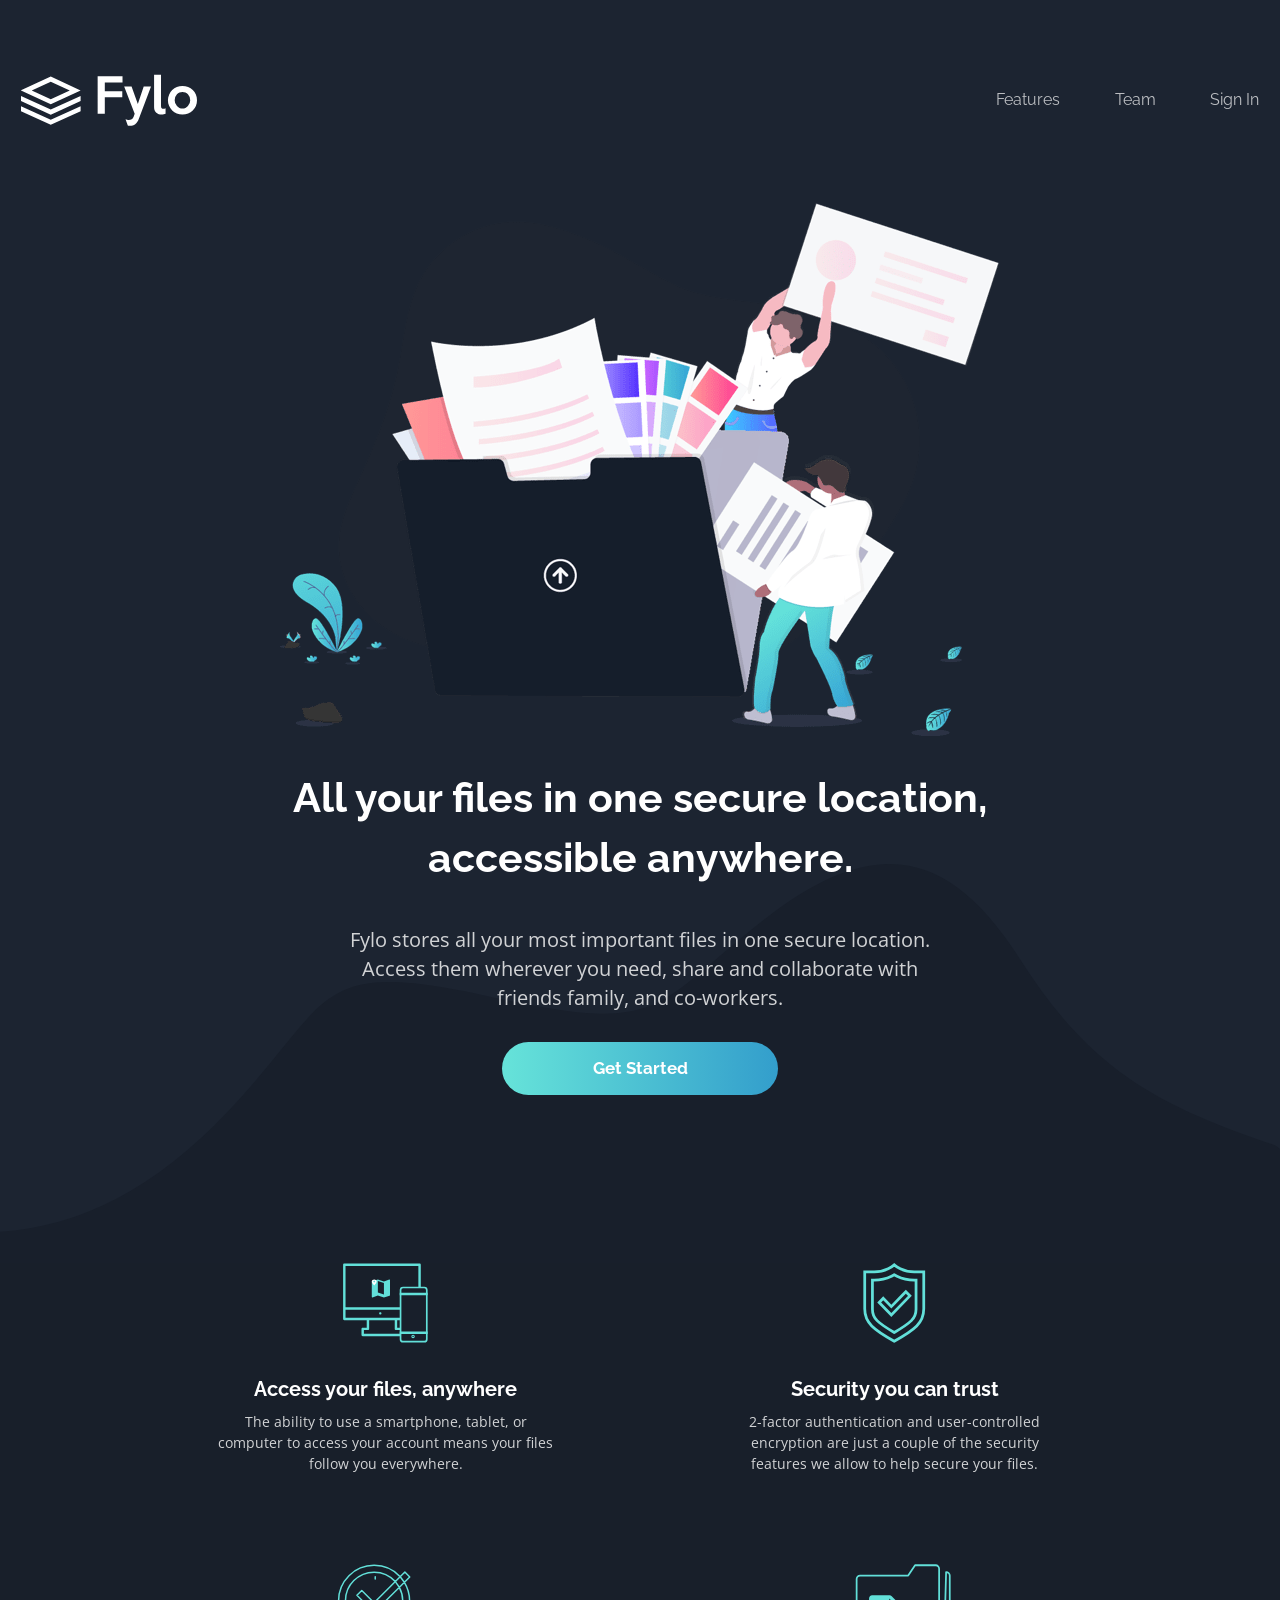
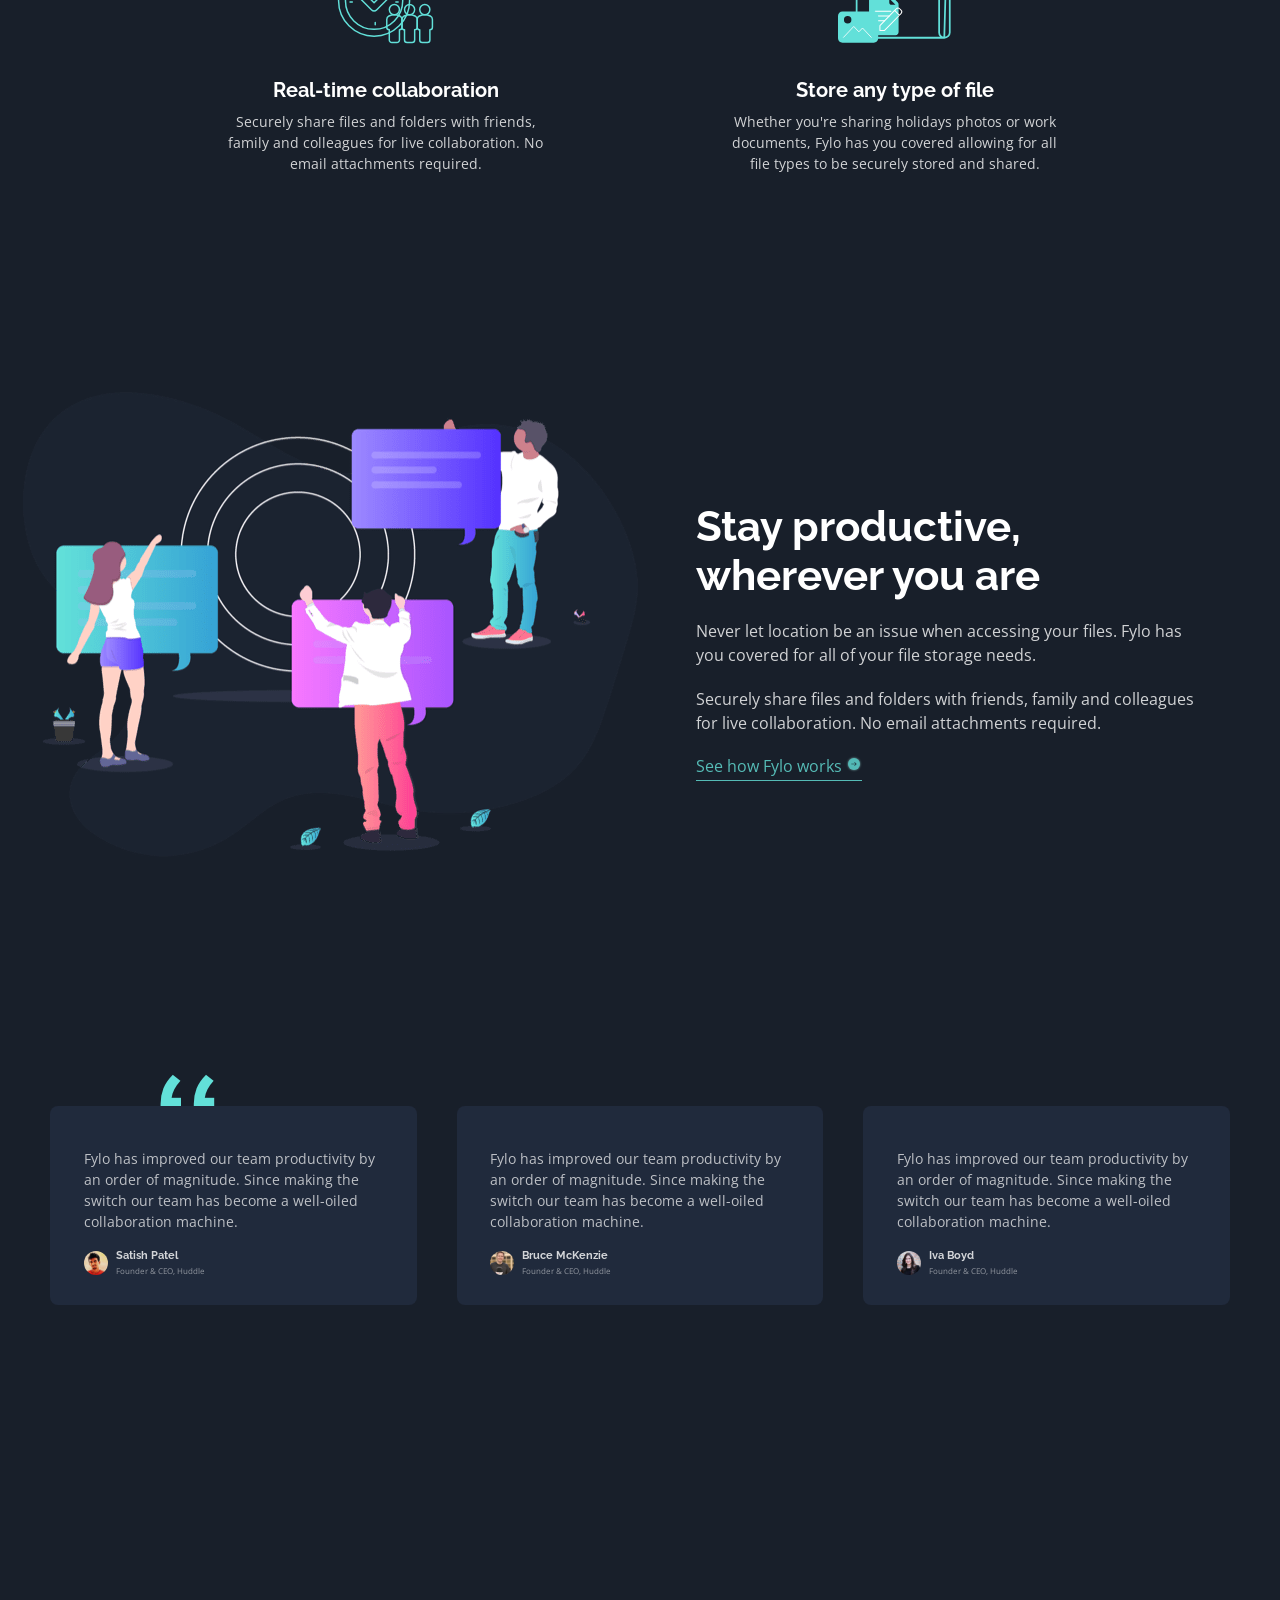
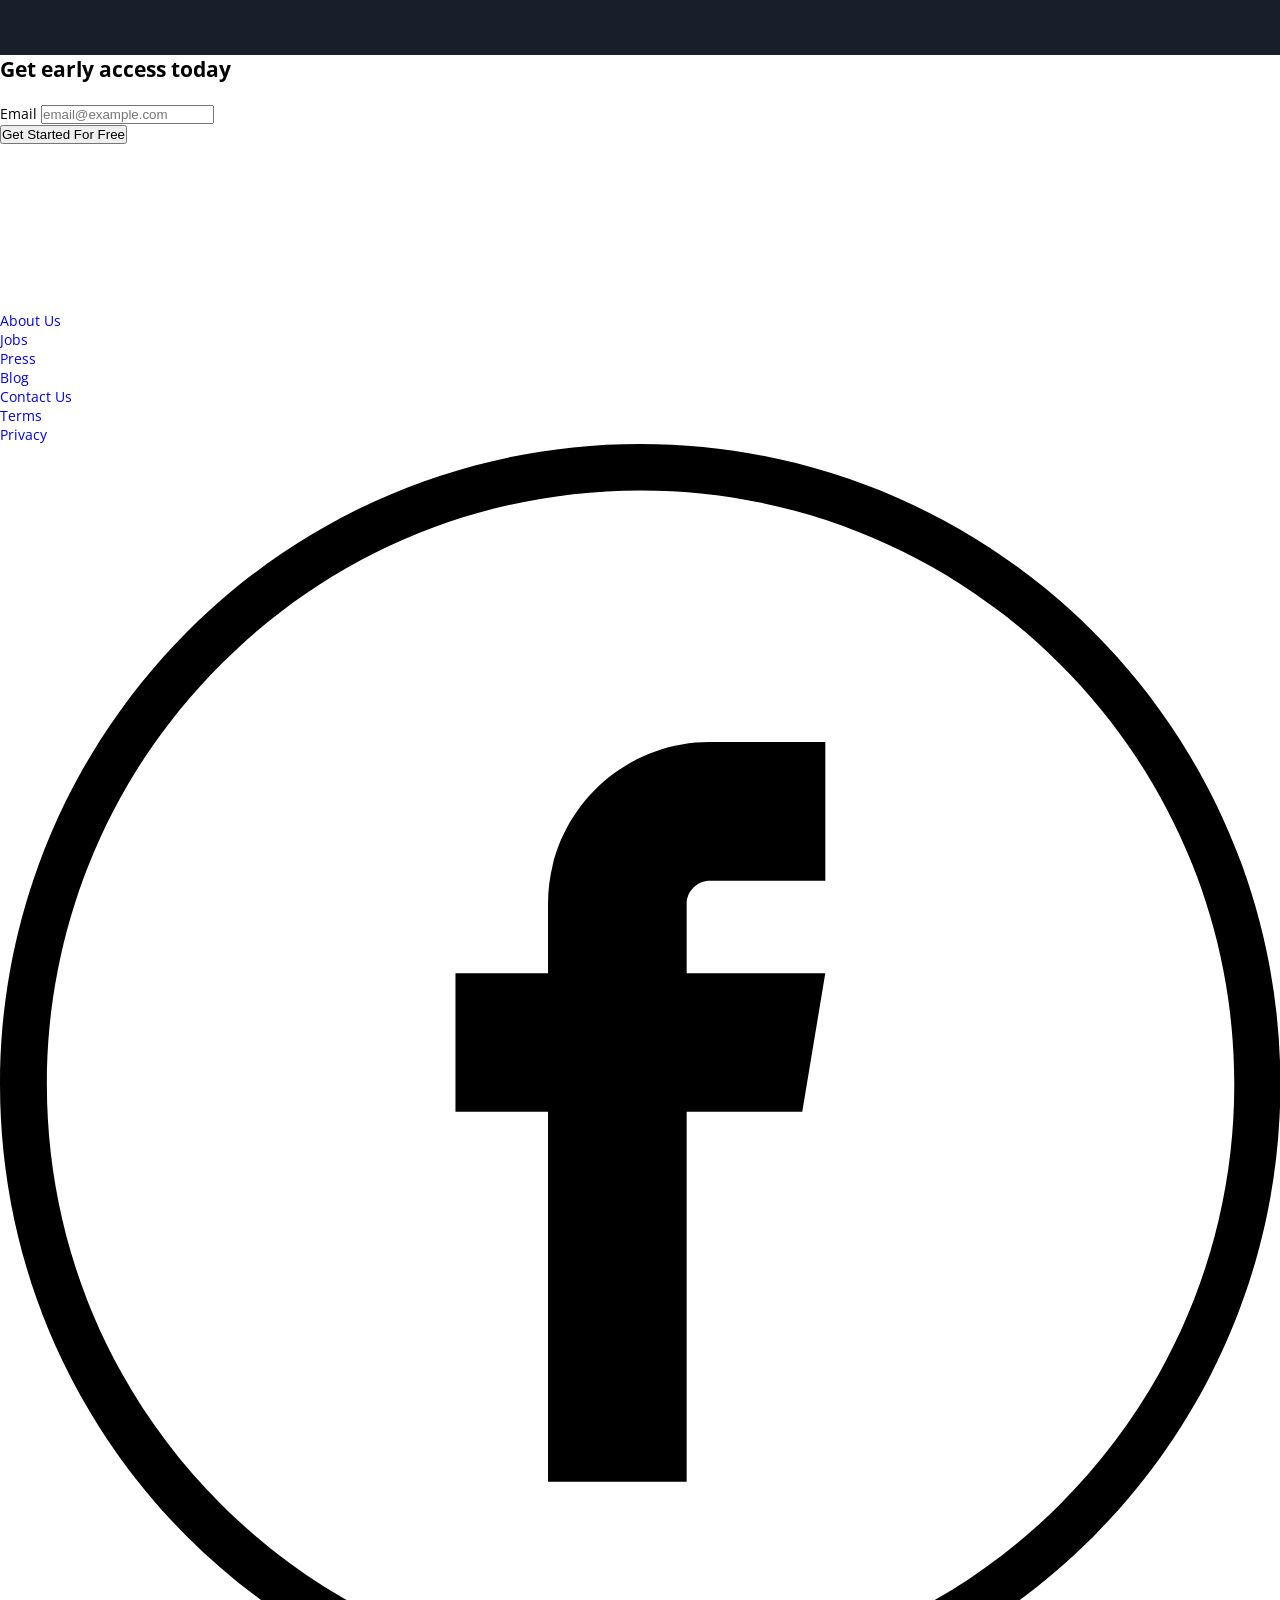
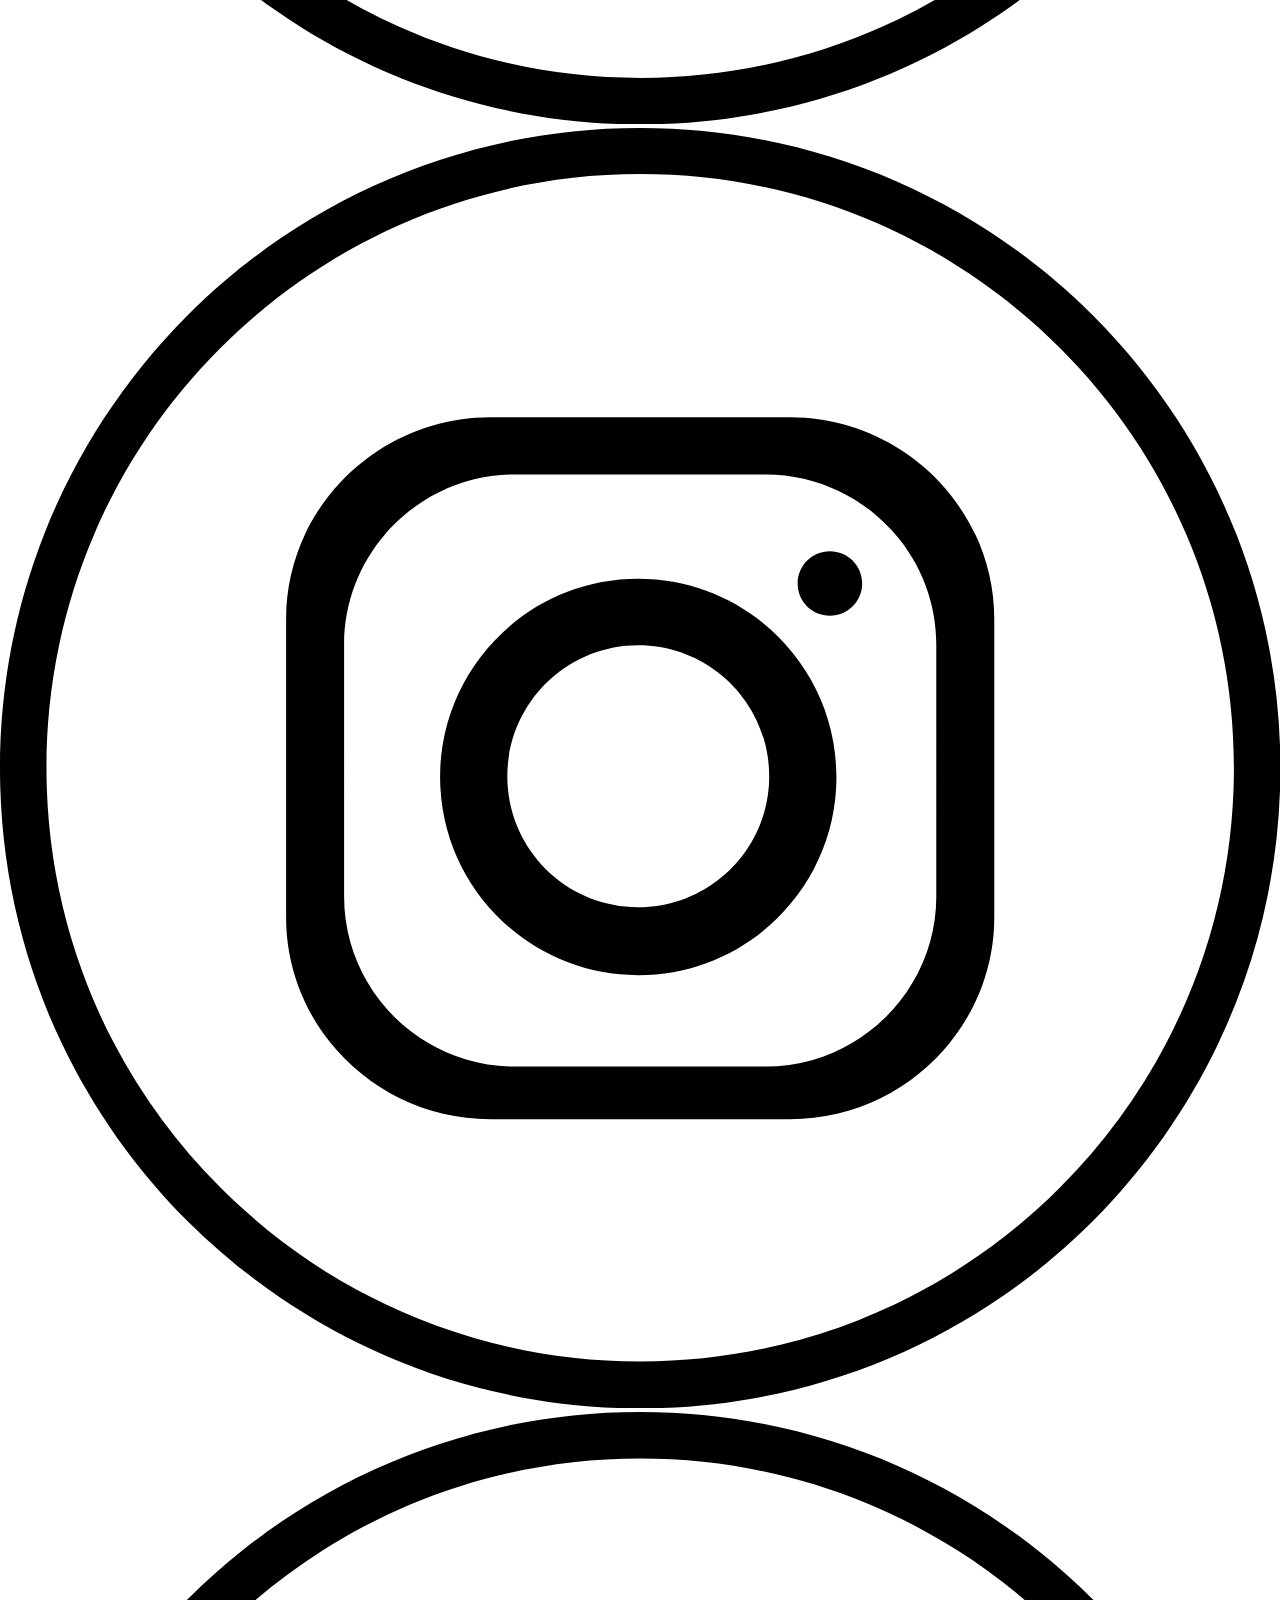
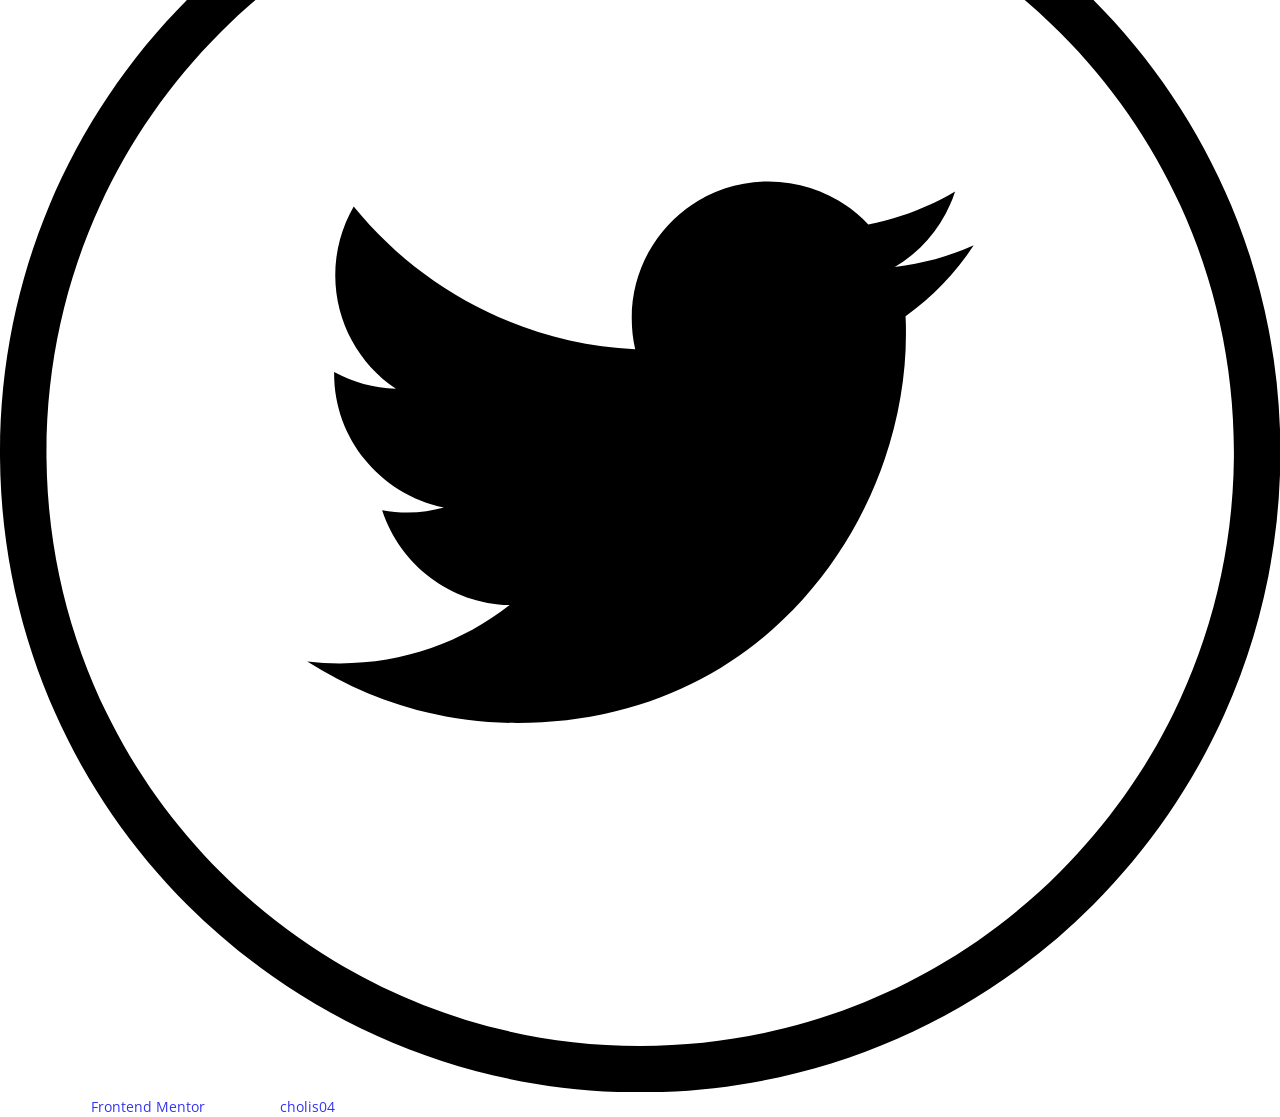
==== index.html @ 4b0ba285 "Styled Home__reviews Layout & Card Component" ====
<!DOCTYPE html>
<html lang="en">

<head>
  <meta charset="UTF-8">
  <meta name="viewport" content="width=device-width, initial-scale=1.0">
  <!-- displays site properly based on user's device -->

  <link rel="icon" type="image/png" sizes="32x32" href="./images/favicon-32x32.png">

  <title>Frontend Mentor | Fylo landing page with dark theme and features grid</title>

  <link rel="stylesheet" type="text/css" href="./css/main.css" />
  <!-- Feel free to remove these styles or customise in your own stylesheet 👍 -->
  <!-- <style>
    .attribution {
      font-size: 11px;
      text-align: center;
    }

    .attribution a {
      color: hsl(228, 45%, 44%);
    }
  </style> -->
</head>

<body>

  <!-- Navbar -->
  <nav class="navtop">
    <div class="navtop__wrapper">

      <div class="navtop__brand">
        <a href="./" class="navtop__brandlink">
          <img src="./images/logo.svg" alt="Fylo" title="Fylo" class="navtop__brandlogo" />
        </a>
      </div>
      <ul class="navtop__menu">
        <li class="navtop__menu-item">
          <a href="#" class="navtop__link">Features</a>
        </li>
        <li class="navtop__menu-item">
          <a href="#" class="navtop__link">Team</a>
        </li>
        <li class="navtop__menu-item">
          <a href="#" class="navtop__link">Sign In</a>
        </li>
      </ul>

    </div>
  </nav>

  <!-- Main Content -->
  <main class="main">

    <!-- Intro -->
    <section class="intro" aria-label="Introduction">
      <div class="wrapper">

        <div class="image-wrapper">
          <img src="./images/decorations/illustration-intro.png" alt="Illustration Intro" title="Illustration Intro"
            class="image-wrapper__img" />
        </div>

        <h1 class="intro__title">All your files in one secure location, accessible anywhere.</h1>

        <p class="intro__paragraph">
          Fylo stores all your most important files in one secure location. Access them wherever
          you need, share and collaborate with friends family, and co-workers.
        </p>

        <div class="intro__action">
          <a href="#" class="button-link--primary">Get Started</a>
        </div>

      </div>
    </section>

    <!-- Features -->
    <section class="features" aria-label="features">
      <div class="wrapper">

        <div class="features__list">
          <div class="image-wrapper">
            <img src="./images/icons/icon-access-anywhere.svg" alt="" title="Access Anywhere"
              class="image-wrapper__img" />
          </div>
          <p class="features__title">Access your files, anywhere</p>
          <p class="features__paragraph">
            The ability to use a smartphone, tablet, or computer to access your account means your
            files follow you everywhere.
          </p>
        </div>
        <div class="features__list">
          <div class="image-wrapper">
            <img src="./images/icons/icon-security.svg" alt="" title="Security you can trust"
              class="image-wrapper__img" />
          </div>
          <p class="features__title">Security you can trust</p>
          <p class="features__paragraph">
            2-factor authentication and user-controlled encryption are just a couple of the security
            features we allow to help secure your files.
          </p>
        </div>
        <div class="features__list">
          <div class="image-wrapper">
            <img src="./images/icons/icon-collaboration.svg" alt="" title="Real Time Collaboration"
              class="image-wrapper__img" />
          </div>
          <p class="features__title">Real-time collaboration</p>
          <p class="features__paragraph">
            Securely share files and folders with friends, family and colleagues for live collaboration. No email
            attachments required.
          </p>
        </div>
        <div class="features__list">
          <div class="image-wrapper">
            <img src="./images/icons/icon-any-file.svg" alt="" title="Any type of File" class="image-wrapper__img" />
          </div>
          <p class="features__title">Store any type of file</p>
          <p class="features__paragraph">
            Whether you're sharing holidays photos or work documents, Fylo has you covered allowing for all file types
            to be securely stored and shared.
          </p>
        </div>

      </div>
    </section>

    <!-- How it Works -->
    <section class="works" aria-label="How it works">
      <div class="wrapper">

        <div class="image-wrapper">
          <img src="./images/decorations/illustration-stay-productive.png" alt="Stay Productive"
            title="Illustration Stay Productive" class="image-wrapper__img" />
        </div>
        <article class="works__article">
          <h2 class="works__title">Stay productive, wherever you are</h2>
          <p class="works__paragraph">
            Never let location be an issue when accessing your files. Fylo has you covered for all of your file storage
            needs.
          </p>
          <p class="works__paragraph">
            Securely share files and folders with friends, family and colleagues for live collaboration. No email
            attachments required.
          </p>
          <p class="works__paragraph">
            <a href="#" class="works__link">See how Fylo works <svg width="16" height="16"
                xmlns="http://www.w3.org/2000/svg" xmlns:xlink="http://www.w3.org/1999/xlink">
                <defs>
                  <circle id="b" cx="6" cy="6" r="6" />
                  <filter x="-25%" y="-25%" width="150%" height="150%" filterUnits="objectBoundingBox" id="a">
                    <feOffset in="SourceAlpha" result="shadowOffsetOuter1" />
                    <feGaussianBlur stdDeviation="1" in="shadowOffsetOuter1" result="shadowBlurOuter1" />
                    <feColorMatrix
                      values="0 0 0 0 0.384313725 0 0 0 0 0.878431373 0 0 0 0 0.850980392 0 0 0 0.811141304 0"
                      in="shadowBlurOuter1" />
                  </filter>
                </defs>
                <g fill="none" fill-rule="evenodd">
                  <g transform="translate(2 2)">
                    <use fill="#000" filter="url(#a)" xlink:href="#b" />
                    <use fill="#62E0D9" xlink:href="#b" />
                  </g>
                  <path d="M8.582 6l-.363.35 1.452 1.4H5.333v.5h4.338L8.22 9.65l.363.35 2.074-2z" fill="#1B2330" />
                </g>
              </svg>
            </a>
          </p>
        </article>

      </div>
    </section>

  </main>


  <!-- Aside Reviews -->
  <aside class="review" aria-label="reviews">
    <div class="review__wrapper">

      <div class="card">
        <p class="card__text">
          Fylo has improved our team productivity by an order of magnitude. Since making the switch our team has
          become a well-oiled collaboration machine.
        </p>
        <div class="card__footer">
          <img src="./images/photos/profile-1.jpg" alt="Satish Patel" title="Satish Patel" class="card__avatar" />
          <div class="card__profile">
            <p class="card__name">Satish Patel</p>
            <p class="card__position">Founder & CEO, Huddle
            </p>
          </div>
        </div>
      </div>
      <div class="card">
        <p class="card__text">
          Fylo has improved our team productivity by an order of magnitude. Since making the switch our team has
          become a well-oiled collaboration machine.
        </p>
        <div class="card__footer">
          <img src="./images/photos/profile-2.jpg" alt="Bruce McKenzie" title="Bruce McKenzie" class="card__avatar" />
          <div class="card__profile">
            <p class="card__name">Bruce McKenzie</p>
            <p class="card__position">Founder & CEO, Huddle
            </p>
          </div>
        </div>
      </div>
      <div class="card">
        <p class="card__text">
          Fylo has improved our team productivity by an order of magnitude. Since making the switch our team has
          become a well-oiled collaboration machine.
        </p>
        <div class="card__footer">
          <img src="./images/photos/profile-3.jpg" alt="Iva Boyd" title="Iva Boyd" class="card__avatar" />
          <div class="card__profile">
            <p class="card__name">Iva Boyd</p>
            <p class="card__position">Founder & CEO, Huddle
            </p>
          </div>
        </div>
      </div>

    </div>
  </aside>


  <!-- Footer -->
  <footer class="footer">
    <div class="footer__wrapper">

      <!-- Sign Up -->
      <section class="signup" aria-label="Sign up">
        <h2 class="signup__title">Get early access today</h2>
        <p class="signup__paragraph">
          It only takes a minute to sign up and our free starter tier is extremely generous. If you have any questions,
          our support team would be happy to help you.
        </p>
        <form class="signup__form" name="signup">
          <div class="signup__input-group">
            <label class="signup__label-email" for="email">Email</label>
            <input type="email" id="email" name="email" required placeholder="email@example.com"
              class="signup__input-email" />
          </div>
          <div class="signup__input-group">
            <button class="signup__button-submit">Get Started For Free</button>
          </div>
        </form>
      </section>

      <!-- Logo -->
      <div class="image-wrapper">
        <img src="./images/logo.svg" alt="Fylo Logo" title="Fylo Logo" class="image-wrapper__img" />
      </div>

      <!-- Contact -->
      <div class="contact">

        <section class="location" aria-label="Location">
          <div class="box-contact">
            <img src="./images/icons/icon-location.svg" alt="" title="Our Location" class="box-contact__icon" />
            <p class="box-contact__text">
              Lorem ipsum dolor sit amet, consectetur adipiscing elit, sed do eiusmod tempor incididunt ut labore et
              dolore magna aliqua
            </p>
          </div>
        </section>
        <section class="contact-us" aria-label="Contact us">
          <div class="box-contact">
            <img src="./images/icons/icon-phone.svg" alt="" title="Phone Number" class="box-contact__icon" />
            <p class="box-contact__text">
              +1-543-123-4567
            </p>
          </div>
          <div class="box-contact">
            <img src="./images/icons/icon-email.svg" alt="" title="Email" class="box-contact__icon" />
            <p class="box-contact__text">
              example@fylo.com
            </p>
          </div>
        </section>
        <nav class="navfooter" aria-label="Footer Navigation">
          <ul class="navfooter__menu">
            <li class="navfooter__menu-item">
              <a href="#" class="navfooter__link">About Us</a>
            </li>
            <li class="navfooter__menu-item">
              <a href="#" class="navfooter__link">Jobs</a>
            </li>
            <li class="navfooter__menu-item">
              <a href="#" class="navfooter__link">Press</a>
            </li>
            <li class="navfooter__menu-item">
              <a href="#" class="navfooter__link">Blog</a>
            </li>
          </ul>
        </nav>
        <nav class="navinfo" aria-label="Information Navigation">
          <ul class="navinfo__menu">
            <li class="navinfo__menu-item">
              <a href="#" class="navinfo__link">Contact Us</a>
            </li>
            <li class="navinfo__menu-item">
              <a href="#" class="navinfo__link">Terms</a>
            </li>
            <li class="navinfo__menu-item">
              <a href="#" class="navinfo__link">Privacy</a>
            </li>
          </ul>
        </nav>
        <nav class="navsocial" aria-label="Social Links">
          <ul class="navsocial__menu">
            <li class="navsocial__menu-item">
              <a href="#" class="navsocial__link">
                <svg xmlns="http://www.w3.org/2000/svg" viewBox="0 0 3333 3333" shape-rendering="geometricPrecision"
                  text-rendering="geometricPrecision" image-rendering="optimizeQuality" fill-rule="evenodd"
                  clip-rule="evenodd" class="navsocial__link-icon">
                  <path d=" M1667 0c460 0 877 187 1179 488 302 302 488 718 488 1179 0 460-187 877-488 1179-302 302-718
                  488-1179 488-460 0-877-187-1179-488C186 2544 0 2128 0 1667c0-460 187-877 488-1179C790 186 1206 0 1667
                  0zm181 1137h301V776h-301c-232 0-421 189-421
                  421v181h-241v361h241v963h361v-963h301l60-361h-361v-181c0-33 28-60
                  60-60zm913-563c-280-280-666-453-1093-453S854 294 575 574c-280 280-453 666-453 1093s173 814 453
                  1093c280 280 666 453 1093 453s814-173 1093-453c280-280 453-666 453-1093s-173-814-453-1093z"
                    fill-rule="nonzero" />
                </svg>
              </a>
            </li>
            <li class="navsocial__menu-item">
              <a href="#" class="navsocial__link">
                <svg xmlns="http://www.w3.org/2000/svg" viewBox="0 0 3333 3333" shape-rendering="geometricPrecision"
                  text-rendering="geometricPrecision" image-rendering="optimizeQuality" fill-rule="evenodd"
                  clip-rule="evenodd" class="navsocial__link-icon">
                  <path
                    d="M1662 1174c285 0 516 231 516 516s-231 516-516 516-516-231-516-516 231-516 516-516zm-385-421h780c293 0 532 237 532 525v778c0 289-239 525-532 525h-780c-293 0-532-236-532-525v-778c0-289 240-525 532-525zm884 349c46 0 84 37 84 84 0 46-37 84-84 84-46 0-84-37-84-84 0-46 37-84 84-84zm-820-200h652c245 0 445 199 445 443v656c0 244-200 443-445 443h-652c-245 0-445-199-445-443v-656c0-244 200-443 445-443zM1667 0c460 0 877 187 1179 488 302 302 488 718 488 1179 0 460-187 877-488 1179-302 302-718 488-1179 488-460 0-877-187-1179-488C186 2544 0 2128 0 1667c0-460 187-877 488-1179C790 186 1206 0 1667 0zm1093 573c-280-280-666-453-1093-453S853 293 574 573c-280 280-453 666-453 1093s173 814 453 1093c280 280 666 453 1093 453s814-173 1093-453c280-280 453-666 453-1093s-173-814-453-1093zm-1098 774c188 0 341 153 341 341s-153 341-341 341c-189 0-341-153-341-341s153-341 341-341z" />
                </svg>
              </a>
            </li>
            <li class="navsocial__menu-item">
              <a href="#" class="navsocial__link">
                <svg xmlns="http://www.w3.org/2000/svg" viewBox="0 0 3333 3333" shape-rendering="geometricPrecision"
                  text-rendering="geometricPrecision" image-rendering="optimizeQuality" fill-rule="evenodd"
                  clip-rule="evenodd" class="navsocial__link-icon">
                  <path
                    d="M1667 0c460 0 877 187 1179 488 302 302 488 718 488 1179 0 460-187 877-488 1179-302 302-718 488-1179 488-460 0-877-187-1179-488C186 2544 0 2128 0 1667c0-460 187-877 488-1179C790 186 1206 0 1667 0zm867 1129c-64 29-132 47-204 56 74-44 130-114 157-197-69 41-145 70-226 86-65-69-157-112-260-112-197 0-356 159-356 356 0 28 3 55 9 81-296-15-558-157-733-372-31 54-48 116-48 179 0 123 63 232 158 296-58-2-113-18-161-44v4c0 172 123 316 286 349-30 8-61 13-94 13-23 0-45-2-67-6 46 141 177 244 332 247-122 96-275 152-442 152-29 0-57-2-85-5 158 101 345 160 546 160 654 0 1013-542 1013-1013 0-16 0-31-1-46 70-50 130-112 177-184zm226-555c-280-280-666-453-1093-453S853 294 574 574c-280 280-453 666-453 1093s173 814 453 1093c280 280 666 453 1093 453s814-173 1093-453c280-280 453-666 453-1093s-173-814-453-1093z"
                    fill-rule="nonzero" />
                </svg>
              </a>
            </li>
          </ul>
        </nav>

      </div>

      <!-- Attribution -->
      <section class="attribution" aria-label="Attribution">
        <p class="attribution__paragraph">
          Challenge by <a href="https://www.frontendmentor.io?ref=challenge" target="_blank" rel="noopener noreferrer"
            class="attribution__link">Frontend Mentor</a>.
          Coded by <a href="https://github.com/cholis04" target="_blank" rel="noopener noreferrer"
            class="attribution__link">cholis04</a>.
        </p>
      </section>

    </div>
  </footer>


</body>

</html>
---- css/main.css ----
@import url("https://fonts.googleapis.com/css2?family=Raleway:wght@400;500;600;700&display=swap");
@import url("https://fonts.googleapis.com/css2?family=Open+Sans:wght@400;500;600;700&display=swap");
*,
*::after,
*::before {
  margin: 0;
  padding: 0;
  box-sizing: border-box;
  -webkit-tap-highlight-color: rgba(0, 0, 0, 0);
}

body {
  -webkit-font-smoothing: antialiased;
  -moz-osx-font-smoothing: grayscale;
  min-width: 375px;
}

img {
  display: block;
  max-width: 100%;
}

ul {
  list-style-type: none;
}

a {
  text-decoration: none;
}

body {
  font-family: "Open Sans", sans-serif;
  font-size: 14px;
}

p {
  line-height: 1.5em;
  color: white;
  opacity: 0.8;
}

.navtop {
  background-color: #1c2431;
  padding-top: 4.6rem;
  padding-bottom: 3rem;
}
.navtop__wrapper {
  margin: 0 auto;
  width: 100%;
  max-width: 1320px;
  padding: 0 1.5em;
  display: -webkit-box;
  display: -ms-flexbox;
  display: flex;
  -webkit-box-pack: space-between;
  -ms-flex-pack: space-between;
  justify-content: space-between;
  -webkit-box-align: center;
  -ms-flex-align: center;
  align-items: center;
  -webkit-box-orient: horizontal;
  -webkit-box-direction: normal;
  -ms-flex-direction: row;
  flex-direction: row;
}
.navtop__menu {
  display: -webkit-box;
  display: -ms-flexbox;
  display: flex;
  -webkit-box-pack: center;
  -ms-flex-pack: center;
  justify-content: center;
  -webkit-box-align: center;
  -ms-flex-align: center;
  align-items: center;
  -webkit-box-orient: horizontal;
  -webkit-box-direction: normal;
  -ms-flex-direction: row;
  flex-direction: row;
}
.navtop__menu-item {
  margin-left: 3.4rem;
}
.navtop__link {
  color: white;
  opacity: 0.7;
  font-size: 1.15em;
  font-weight: 400;
  font-family: "Raleway", sans-serif;
  transition: all 0.2s cubic-bezier(0.175, 0.885, 0.32, 1.275);
}
.navtop__link:hover {
  opacity: 1;
  font-weight: 700;
  text-decoration: underline;
}

@media only screen and (max-width: 820px) {
  .navtop {
    padding-top: 2rem;
    padding-bottom: 2rem;
  }
  .navtop__brand {
    max-width: 120px;
  }
  .navtop__menu-item {
    margin-left: 2rem;
  }
}
@media only screen and (max-width: 420px) {
  .navtop {
    padding-top: 1rem;
    padding-bottom: 1rem;
  }
  .navtop__brand {
    max-width: 80px;
  }
  .navtop__menu-item {
    margin-left: 1.6rem;
  }
  .navtop__link {
    font-size: 0.8em;
  }
}
.main {
  background-color: #1c2431;
}

.intro {
  padding-top: 2em;
  padding-bottom: 12em;
  background-image: url(../../images/backgrounds/bg-curvy-desktop.svg);
  background-repeat: no-repeat;
  background-size: contain;
  background-position: center bottom;
}
.intro__title {
  font-family: "Raleway", sans-serif;
  color: white;
  margin: 0 auto;
  margin-top: 2rem;
  max-width: 860px;
  text-align: center;
  font-size: 2.9em;
  line-height: 1.5em;
  font-weight: 700;
}
.intro__paragraph {
  margin: 0 auto;
  margin-top: 2.2rem;
  max-width: 580px;
  text-align: center;
  font-size: 1.4em;
}
.intro__action {
  display: -webkit-box;
  display: -ms-flexbox;
  display: flex;
  -webkit-box-pack: center;
  -ms-flex-pack: center;
  justify-content: center;
  -webkit-box-align: center;
  -ms-flex-align: center;
  align-items: center;
  -webkit-box-orient: horizontal;
  -webkit-box-direction: normal;
  -ms-flex-direction: row;
  flex-direction: row;
  margin-top: 1.8rem;
}

@media only screen and (max-width: 820px) {
  .intro__title {
    font-size: 2em;
  }
  .intro__paragraph {
    font-size: 1.2em;
  }
}
@media only screen and (max-width: 420px) {
  .intro {
    background-image: url(../../images/backgrounds/bg-curvy-mobile.svg);
  }
  .intro__title {
    font-size: 1.7em;
  }
  .intro__paragraph {
    margin-top: 1rem;
    padding: 0 1.4em;
    font-size: 1em;
  }
}
.features {
  background-color: #181f2a;
}
.features > .wrapper {
  max-width: 1060px;
  display: grid;
  grid-template-columns: 1fr 1fr;
  justify-content: center;
  row-gap: 5.6rem;
}
.features__list {
  text-align: center;
}
.features__list > .image-wrapper > img {
  height: 80px;
}
.features__title {
  font-family: "Raleway", sans-serif;
  color: white;
  margin-top: 2rem;
  font-size: 1.4em;
  font-weight: 700;
  opacity: 1;
}
.features__paragraph {
  margin: 0 auto;
  margin-top: 0.4rem;
  max-width: 340px;
}

@media only screen and (max-width: 820px) {
  .features > .wrapper {
    grid-template-columns: 1fr;
    row-gap: 5.6rem;
  }
}
.works {
  min-height: 100vh;
  display: grid;
  place-items: center;
  background-color: #181f2a;
}
.works > .wrapper {
  display: grid;
  grid-template-columns: 1fr 1fr;
}
.works__article {
  display: -webkit-box;
  display: -ms-flexbox;
  display: flex;
  -webkit-box-pack: center;
  -ms-flex-pack: center;
  justify-content: center;
  -webkit-box-align: start;
  -ms-flex-align: start;
  align-items: start;
  -webkit-box-orient: vertical;
  -webkit-box-direction: normal;
  -ms-flex-direction: column;
  flex-direction: column;
  padding: 0 4em;
}
.works__title {
  font-family: "Raleway", sans-serif;
  color: white;
  margin-top: 2rem;
  font-size: 3em;
  max-width: 480px;
}
.works__paragraph {
  font-size: 1.15em;
  margin-top: 1.2rem;
}
.works__link {
  color: #65e2d9;
  padding-bottom: 0.2em;
  border-bottom: 1px solid #65e2d9;
}
.works__link:hover {
  color: white;
  border-bottom: 1px solid white;
}
.works__link:hover > svg > g > g > use {
  fill: white;
}

@media only screen and (max-width: 820px) {
  .works {
    padding-top: 12em;
    padding-bottom: 5em;
  }
  .works > .wrapper {
    display: grid;
    grid-template-columns: 1fr;
  }
  .works__title {
    font-size: 1.6em;
  }
}
@media only screen and (max-width: 420px) {
  .works__article {
    padding: 0;
  }
  .works__title {
    font-size: 1.2em;
  }
  .works__paragraph {
    font-size: 1em;
  }
}
.review {
  padding: 1.6em 0;
  padding-bottom: 25em;
  background-color: #181f2a;
  background-image: url(../../images/backgrounds/bg-quotes.png);
  background-repeat: no-repeat;
  background-position: 10rem 0;
}
.review__wrapper {
  margin: 0 auto;
  width: 100%;
  max-width: 1320px;
  padding: 0 1.5em;
  padding: 0;
  max-width: 1180px;
  display: grid;
  grid-template-columns: repeat(3, 1fr);
  column-gap: 2.5rem;
}

@media only screen and (max-width: 820px) {
  .review {
    padding-left: 2em;
    padding-right: 2em;
  }
  .review__wrapper {
    padding: 0 2em;
    grid-template-columns: 1fr;
    column-gap: 0;
    row-gap: 1rem;
  }
}
@media only screen and (max-width: 420px) {
  .review {
    padding-top: 10em;
    padding-bottom: 30em;
    background-image: url(../../images/backgrounds/bg-quotes.png);
    background-position: 4rem 8rem;
    background-size: 25px;
  }
}
.wrapper {
  margin: 0 auto;
  width: 100%;
  max-width: 1320px;
  padding: 0 1.5em;
}

.image-wrapper {
  display: -webkit-box;
  display: -ms-flexbox;
  display: flex;
  -webkit-box-pack: center;
  -ms-flex-pack: center;
  justify-content: center;
  -webkit-box-align: center;
  -ms-flex-align: center;
  align-items: center;
  -webkit-box-orient: horizontal;
  -webkit-box-direction: normal;
  -ms-flex-direction: row;
  flex-direction: row;
}

.button-link--primary {
  font-family: "Raleway", sans-serif;
  font-size: 1.2em;
  font-weight: 700;
  padding: 1em 5.4em;
  background-image: linear-gradient(90deg, #65e2d9 2%, #339ecc 100%);
  color: white;
  border-radius: 50px;
  transition: all 0.2s ease-in-out;
}
.button-link--primary:hover {
  background-image: linear-gradient(#87f8f0, #65e2d9);
}
@media only screen and (max-width: 420px) {
  .button-link--primary {
    font-size: 1em;
  }
}

.card {
  margin-top: 0.6rem;
  background-color: #202a3c;
  border-radius: 8px;
  padding-top: 3em;
  padding-left: 2.4em;
  padding-right: 2.4em;
  padding-bottom: 2em;
}
.card__text {
  font-size: 1em;
  opacity: 0.7;
}
.card__footer {
  display: -webkit-box;
  display: -ms-flexbox;
  display: flex;
  -webkit-box-pack: flex-start;
  -ms-flex-pack: flex-start;
  justify-content: flex-start;
  -webkit-box-align: center;
  -ms-flex-align: center;
  align-items: center;
  -webkit-box-orient: horizontal;
  -webkit-box-direction: normal;
  -ms-flex-direction: row;
  flex-direction: row;
  margin-top: 1rem;
}
.card__avatar {
  width: 24px;
  height: 24px;
  object-fit: cover;
  object-position: center;
  border-radius: 50px;
}
.card__profile {
  margin-left: 0.5rem;
}
.card__name {
  font-family: "Raleway", sans-serif;
  font-size: 0.78em;
  font-weight: 700;
}
.card__position {
  font-size: 0.6em;
  opacity: 0.5;
}

@media only screen and (max-width: 420px) {
  .card {
    padding-top: 2em;
    padding-left: 1.6em;
    padding-right: 1.6em;
    padding-bottom: 2em;
  }
  .card__text {
    font-size: 0.75em;
  }
}

/*# sourceMappingURL=main.css.map */
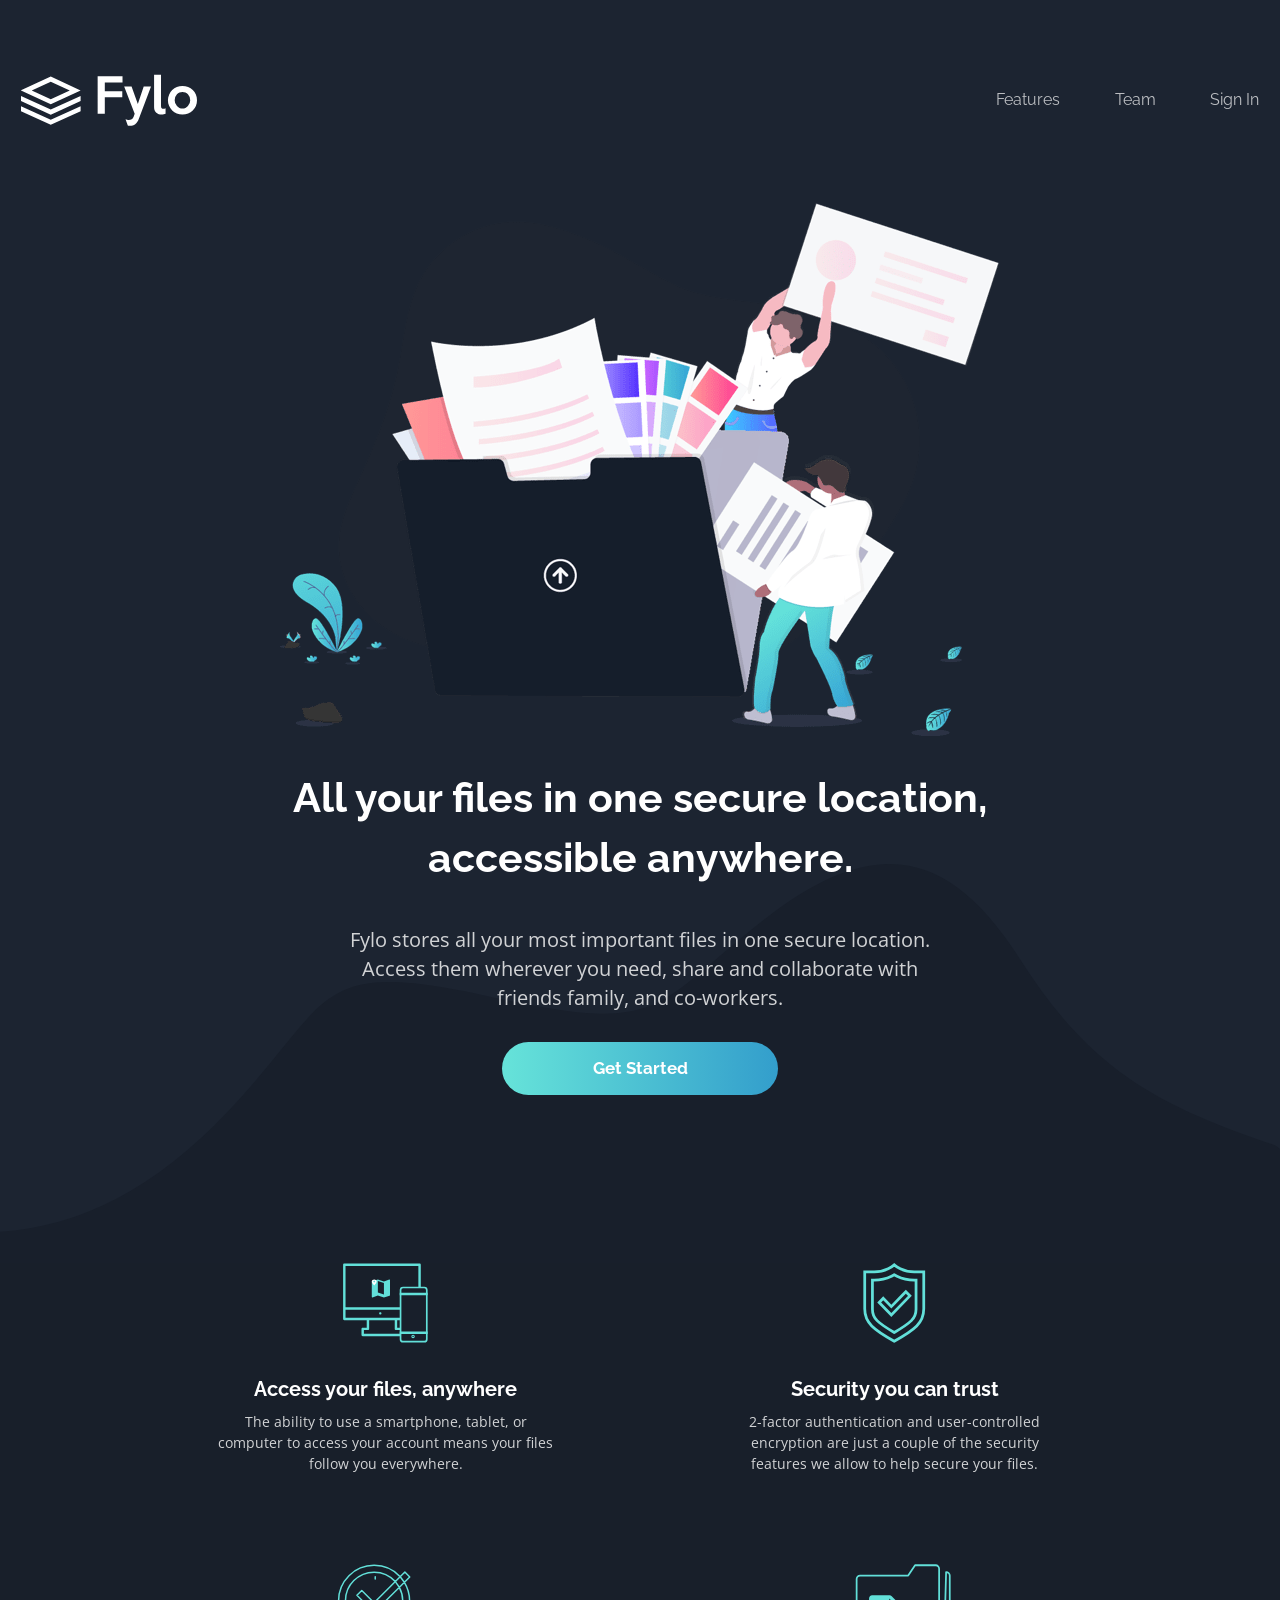
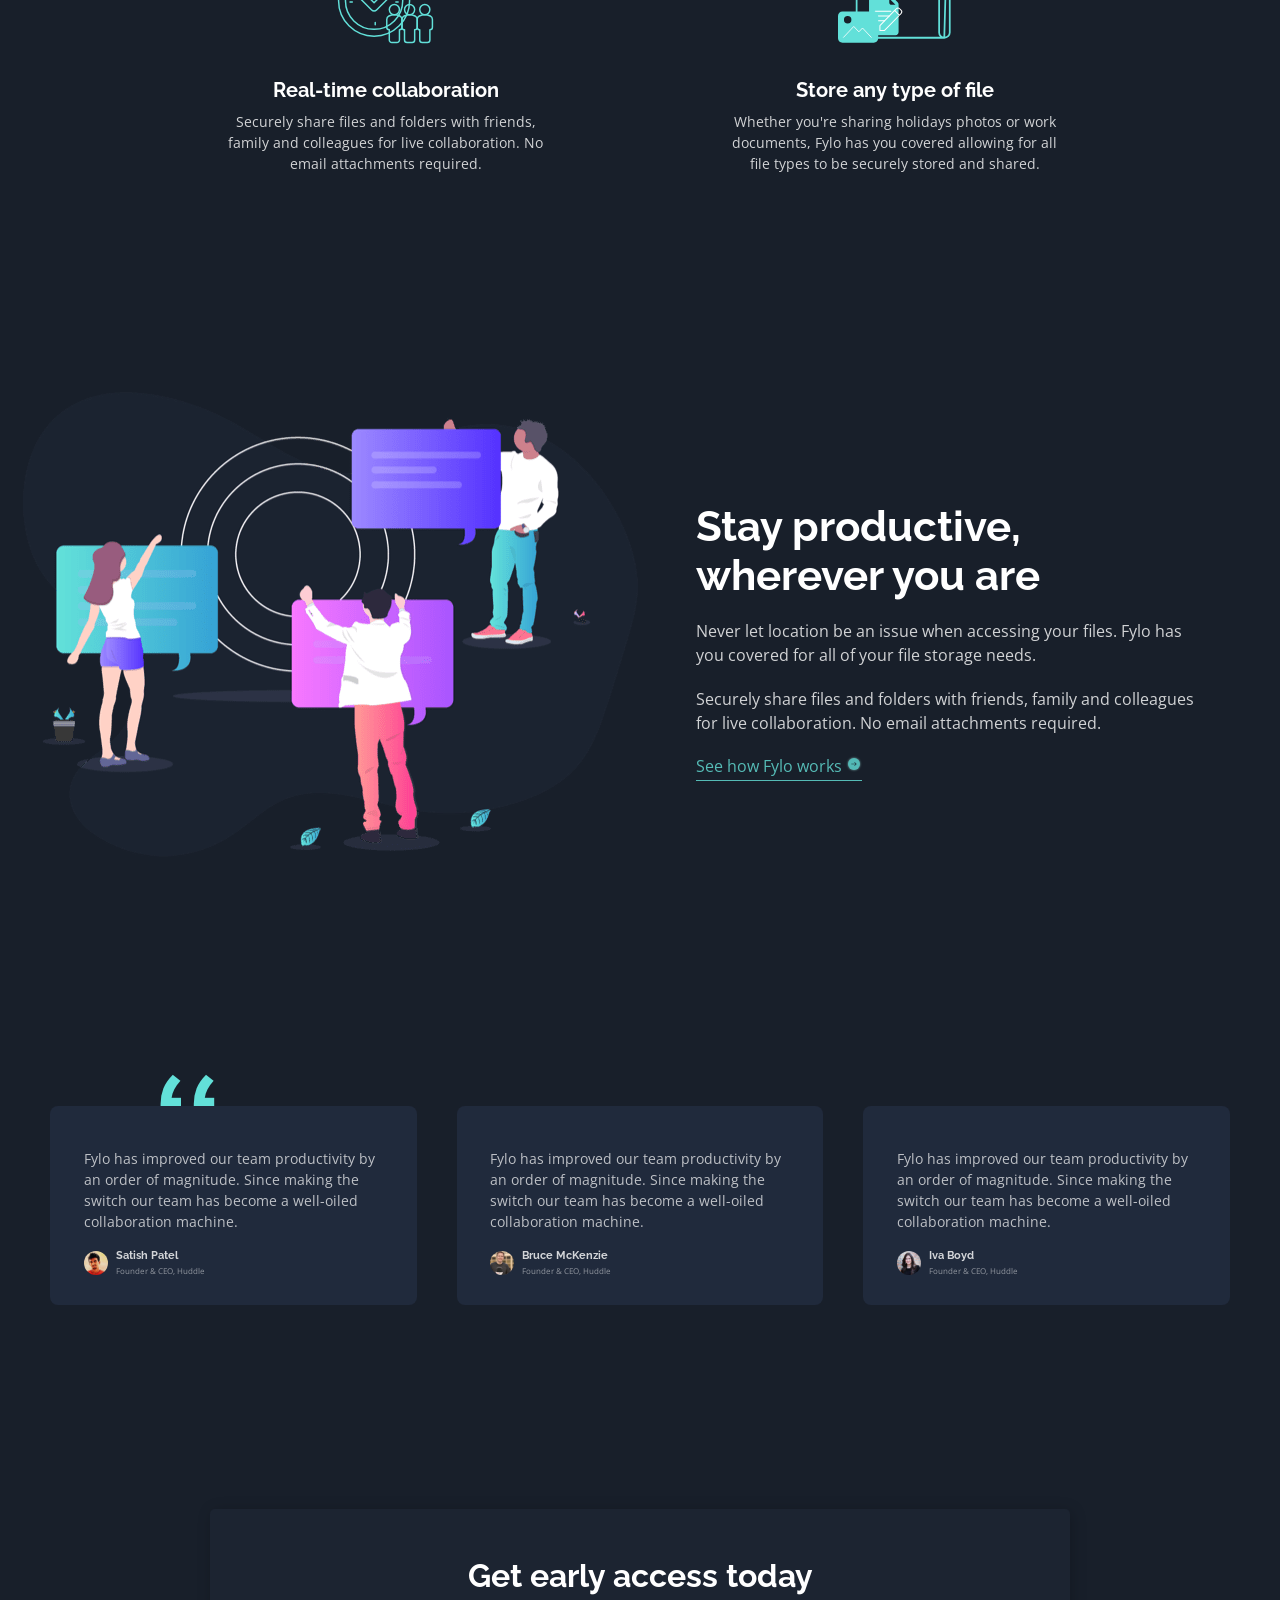
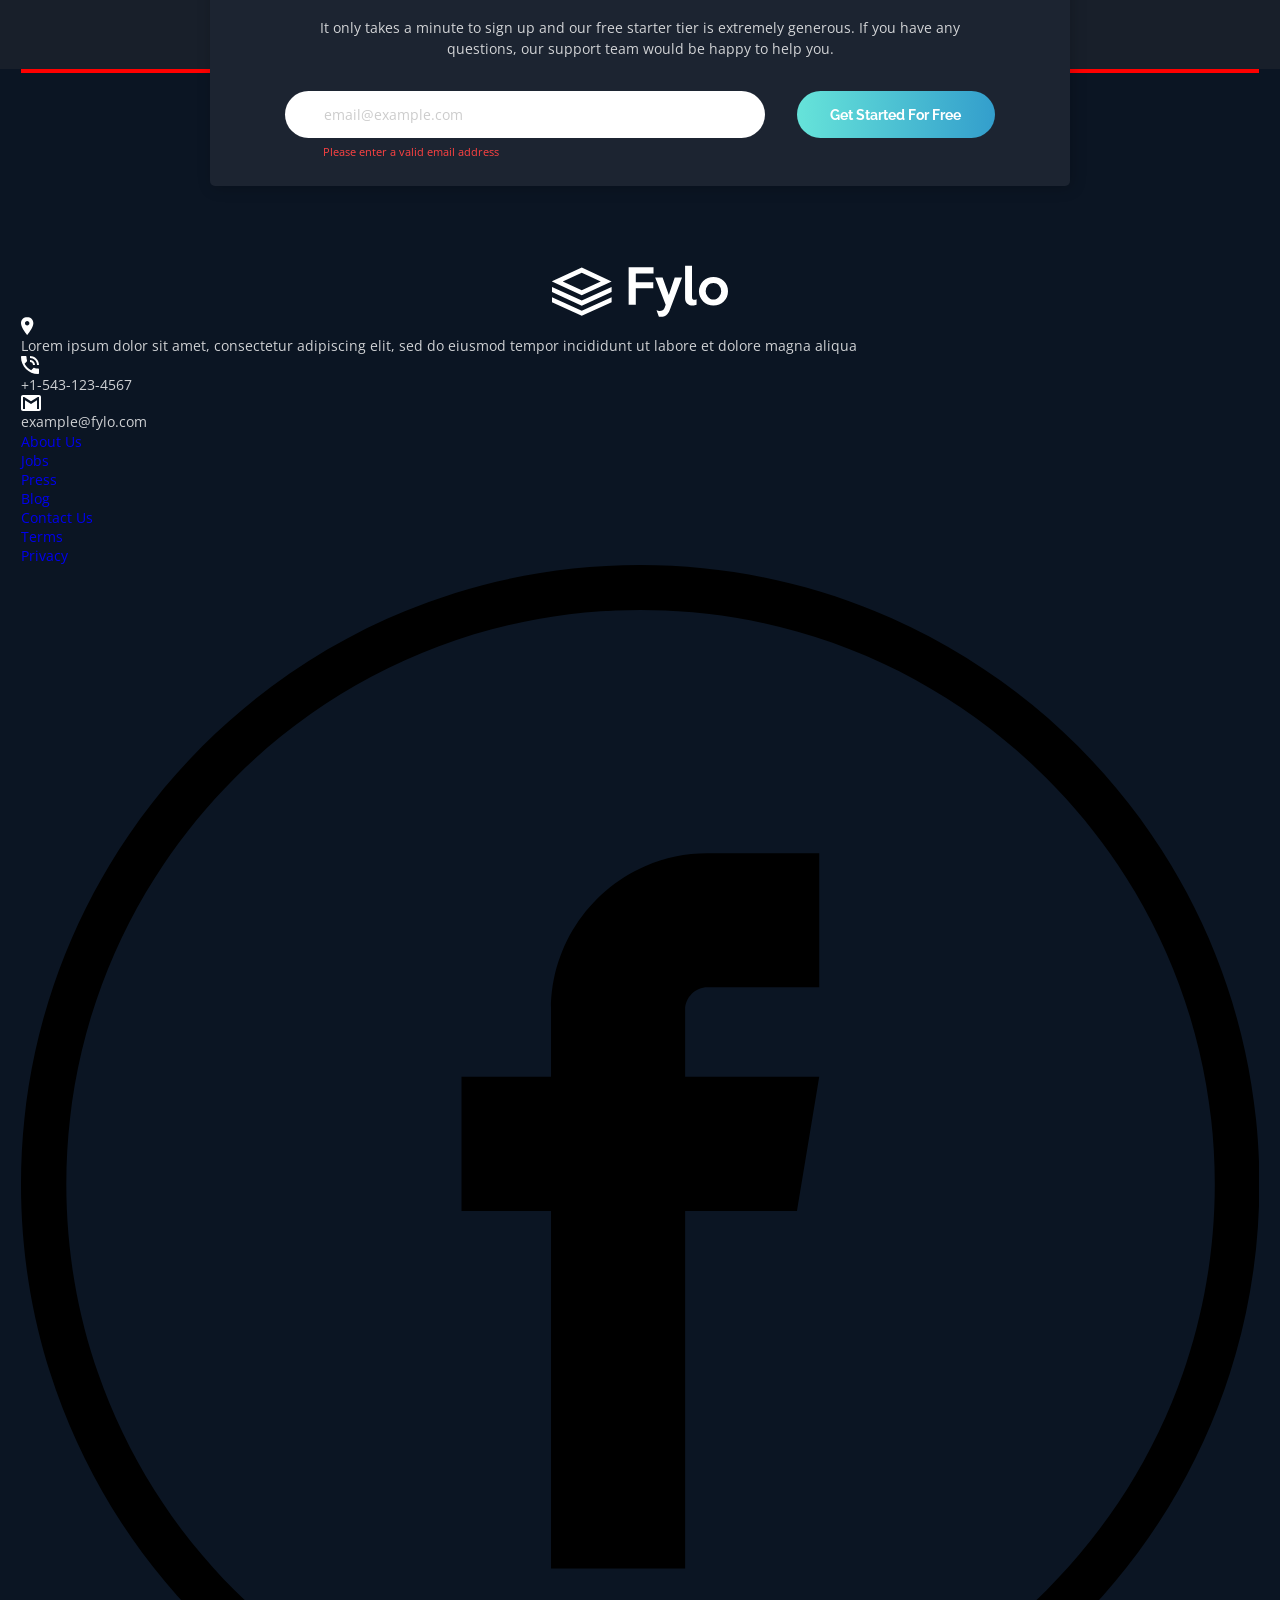
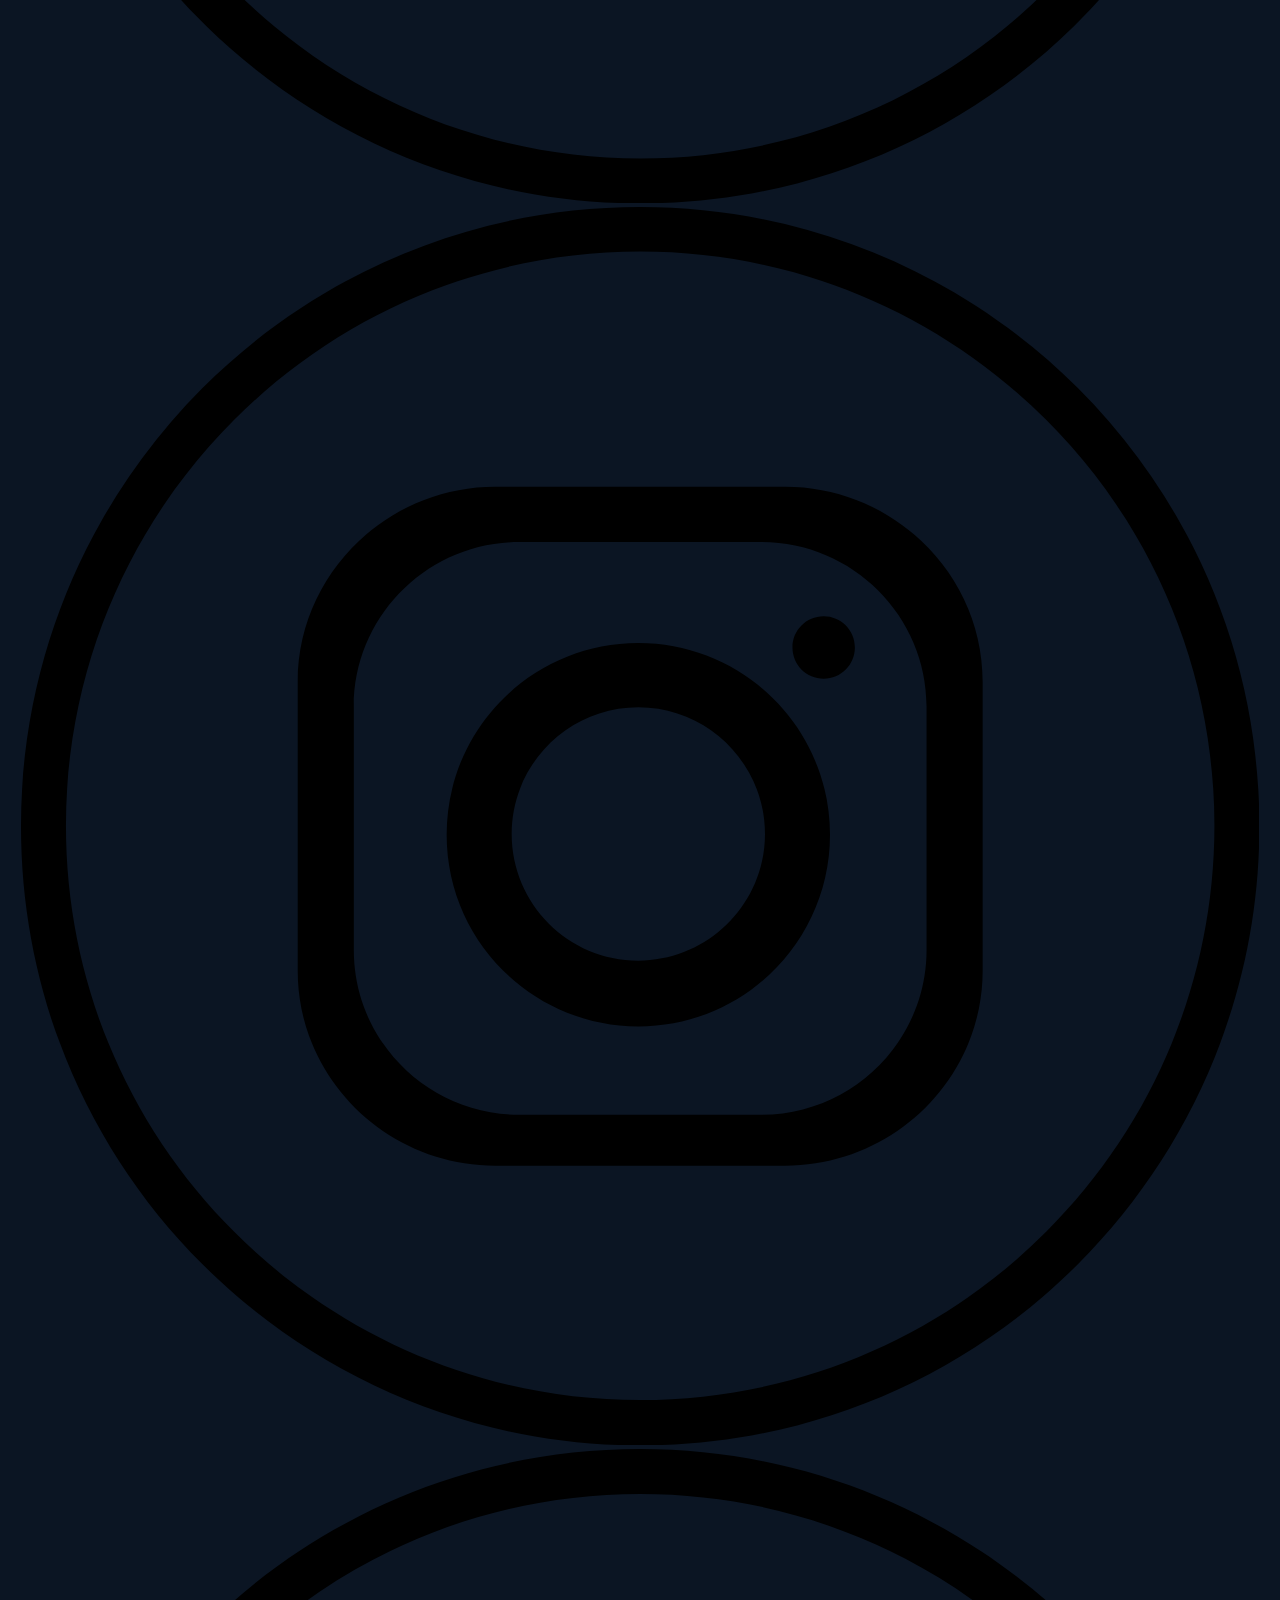
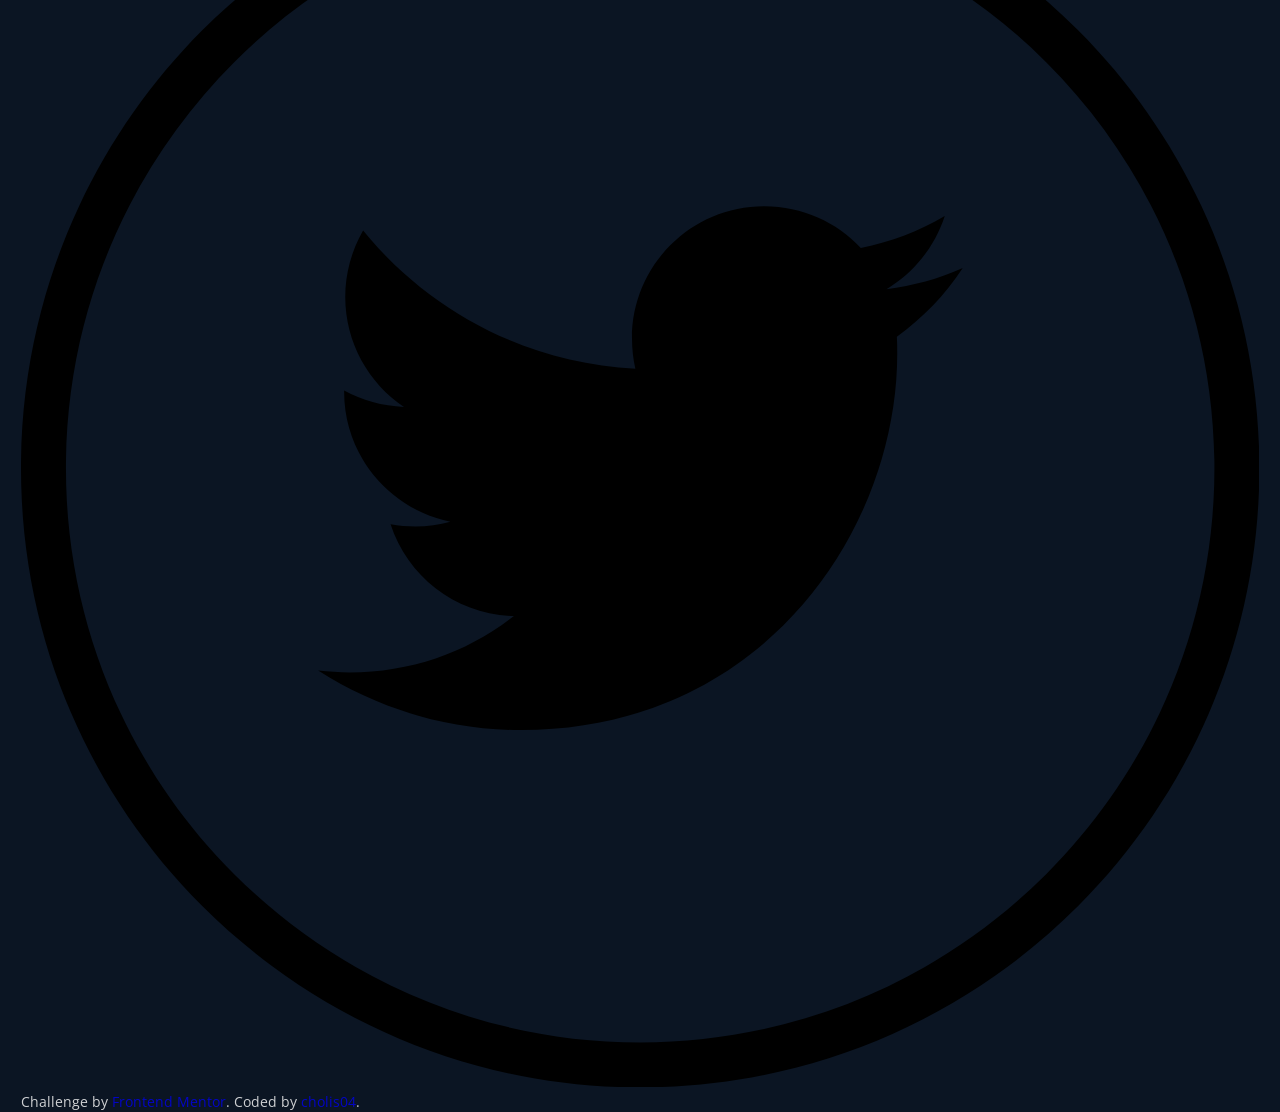
==== commit a7731c50: "Styled Desktop Signup Form" ====
--- a/index.html
+++ b/index.html
@@ -70,7 +70,7 @@
         </p>
 
         <div class="intro__action">
-          <a href="#" class="button-link--primary">Get Started</a>
+          <a href="#" class="button--primary">Get Started</a>
         </div>
 
       </div>
@@ -241,14 +241,16 @@
         <form class="signup__form" name="signup">
           <div class="signup__input-group">
             <label class="signup__label-email" for="email">Email</label>
-            <input type="email" id="email" name="email" required placeholder="email@example.com"
+            <input type="email" id="email" name="email" placeholder="email@example.com" required
               class="signup__input-email" />
-          </div>
-          <div class="signup__input-group">
-            <button class="signup__button-submit">Get Started For Free</button>
-          </div>
+            <div class="signup__error-input">Please enter a valid email address</div>
+          </div>
+          <button class="button--submit">Get Started For Free</button>
         </form>
       </section>
+
+      <!-- Clear -->
+      <div class="clear-absolute"></div>
 
       <!-- Logo -->
       <div class="image-wrapper">
--- a/css/main.css
+++ b/css/main.css
@@ -302,7 +302,7 @@
 }
 .review {
   padding: 1.6em 0;
-  padding-bottom: 25em;
+  padding-bottom: 26em;
   background-color: #181f2a;
   background-image: url(../../images/backgrounds/bg-quotes.png);
   background-repeat: no-repeat;
@@ -341,6 +341,99 @@
     background-size: 25px;
   }
 }
+.footer {
+  position: relative;
+  background-color: #0b1523;
+}
+.footer__wrapper {
+  margin: 0 auto;
+  width: 100%;
+  max-width: 1320px;
+  padding: 0 1.5em;
+}
+.footer__wrapper > .clear-absolute {
+  margin-bottom: 12rem;
+  border: 2px solid red;
+}
+
+.signup {
+  position: absolute;
+  top: -10rem;
+  left: 50%;
+  transform: translateX(-50%);
+  width: 100%;
+  max-width: 860px;
+  padding: 3.4em 2em;
+  background-color: #1c2431;
+  border-radius: 5px;
+  /* offset-x | offset-y | blur-radius | spread-radius | color */
+  -webkit-box-shadow: 2px 2px 15px 0 rgba(0, 0, 0, 0.2);
+  -moz-box-shadow: 2px 2px 15px 0 rgba(0, 0, 0, 0.2);
+  box-shadow: 2px 2px 15px 0 rgba(0, 0, 0, 0.2);
+  text-align: center;
+}
+.signup__title {
+  font-family: "Raleway", sans-serif;
+  color: white;
+  font-size: 2.3em;
+}
+.signup__paragraph {
+  margin-top: 1.4rem;
+  margin-left: auto;
+  margin-right: auto;
+  max-width: 640px;
+}
+.signup__form {
+  display: -webkit-box;
+  display: -ms-flexbox;
+  display: flex;
+  -webkit-box-pack: space-between;
+  -ms-flex-pack: space-between;
+  justify-content: space-between;
+  -webkit-box-align: start;
+  -ms-flex-align: start;
+  align-items: start;
+  -webkit-box-orient: horizontal;
+  -webkit-box-direction: normal;
+  -ms-flex-direction: row;
+  flex-direction: row;
+  margin-top: 2rem;
+  margin-left: auto;
+  margin-right: auto;
+  max-width: 710px;
+}
+.signup__input-group {
+  position: relative;
+  width: 100%;
+  max-width: 480px;
+}
+.signup__label-email {
+  display: none;
+}
+.signup__error-input {
+  display: none;
+  font-size: 0.8em;
+  padding: 0.5em 3.4em;
+  position: absolute;
+  color: #ff4242;
+}
+.signup__input-email {
+  font-size: 1em;
+  width: 100%;
+  padding: 1em 2.8em;
+  font-family: "Open Sans", sans-serif;
+  border: none;
+  outline: none;
+  border-radius: 50px;
+}
+.signup__input-email::placeholder {
+  color: gray;
+  opacity: 0.4;
+}
+.signup__input-email:invalid ~ .signup__error-input {
+  display: block;
+}
+
 .wrapper {
   margin: 0 auto;
   width: 100%;
@@ -364,25 +457,34 @@
   flex-direction: row;
 }
 
-.button-link--primary {
+.button, .button--submit, .button--primary {
   font-family: "Raleway", sans-serif;
   font-size: 1.2em;
   font-weight: 700;
-  padding: 1em 5.4em;
   background-image: linear-gradient(90deg, #65e2d9 2%, #339ecc 100%);
   color: white;
   border-radius: 50px;
   transition: all 0.2s ease-in-out;
-}
-.button-link--primary:hover {
-  background-image: linear-gradient(#87f8f0, #65e2d9);
-}
+  outline: none;
+  border: none;
+  cursor: pointer;
+}
+.button:hover, .button--submit:hover, .button--primary:hover {
+  background-image: linear-gradient(45deg, #87f8f0, #65e2d9);
+}
+.button--primary {
+  padding: 1em 5.4em;
+}
+.button--submit {
+  font-size: 1em;
+  padding: 1.1em 2.4em;
+}
+
 @media only screen and (max-width: 420px) {
-  .button-link--primary {
+  .button, .button--primary, .button--submit {
     font-size: 1em;
   }
 }
-
 .card {
   margin-top: 0.6rem;
   background-color: #202a3c;
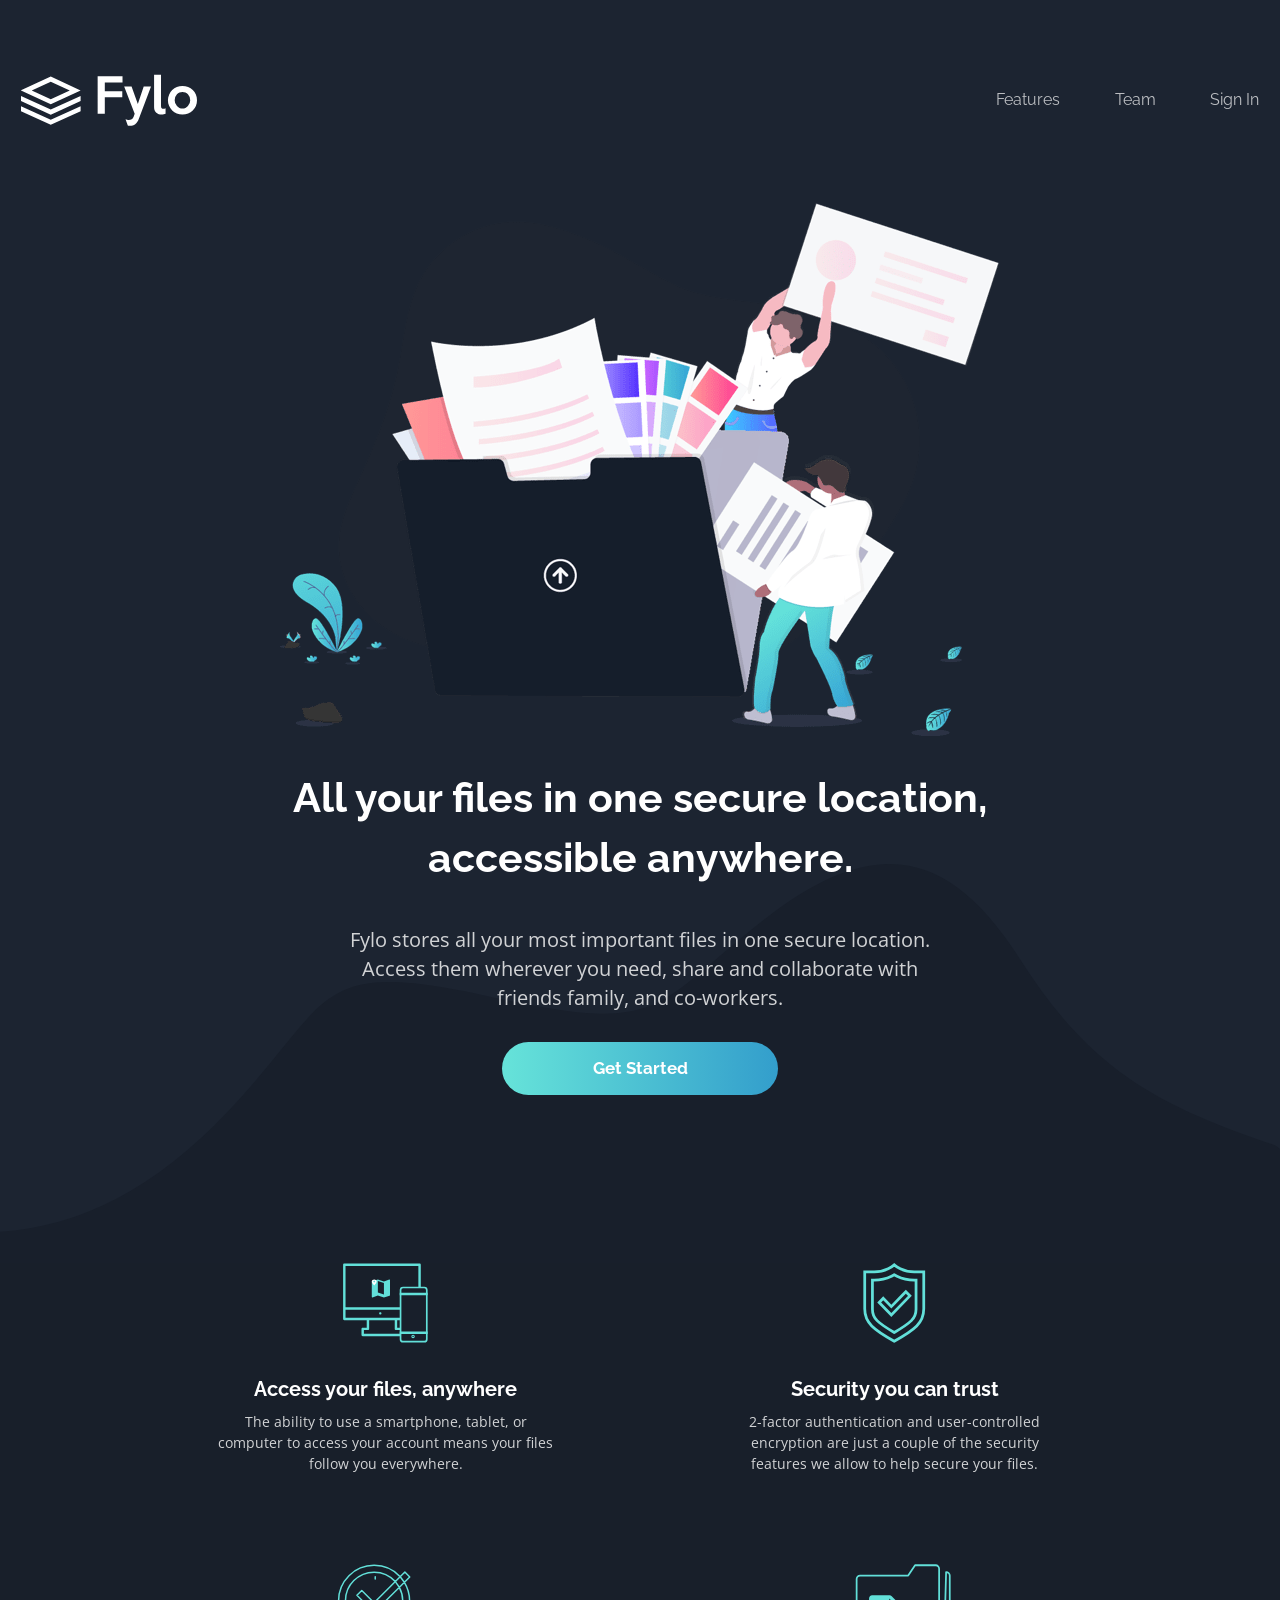
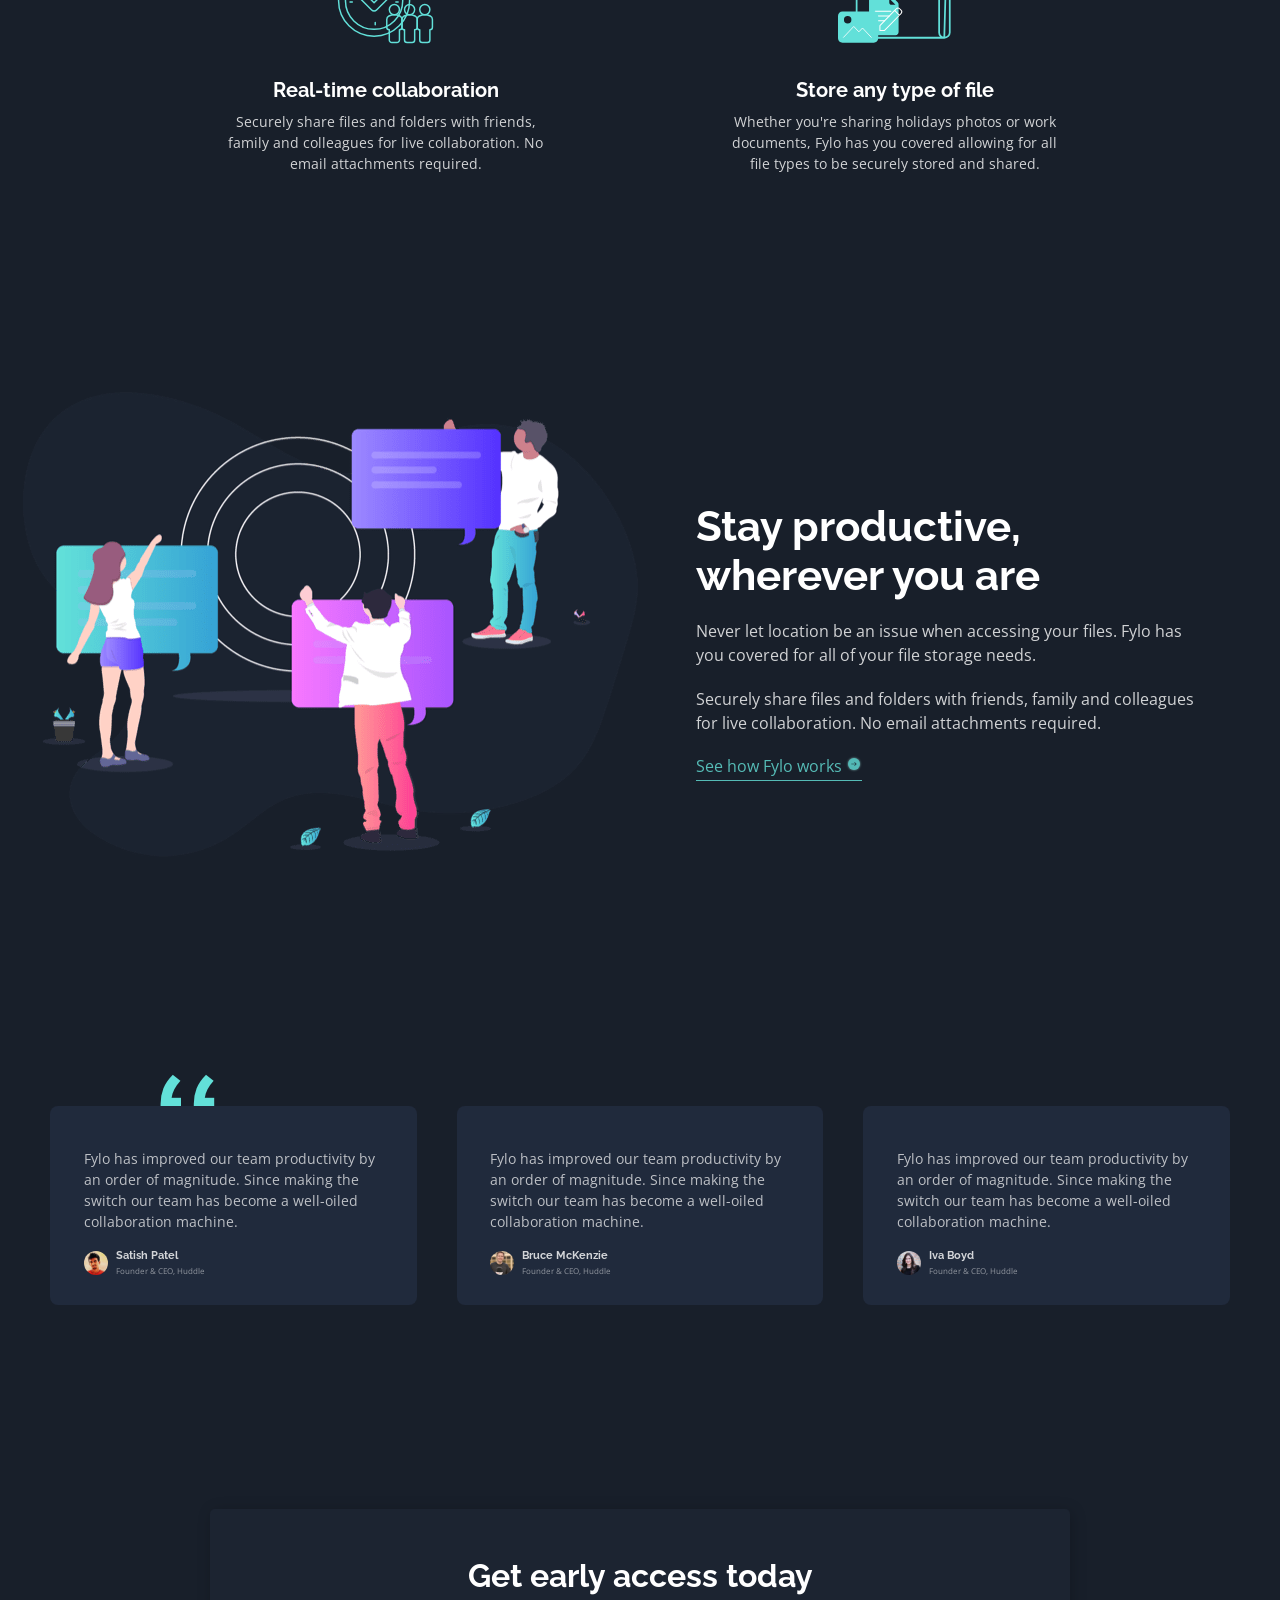
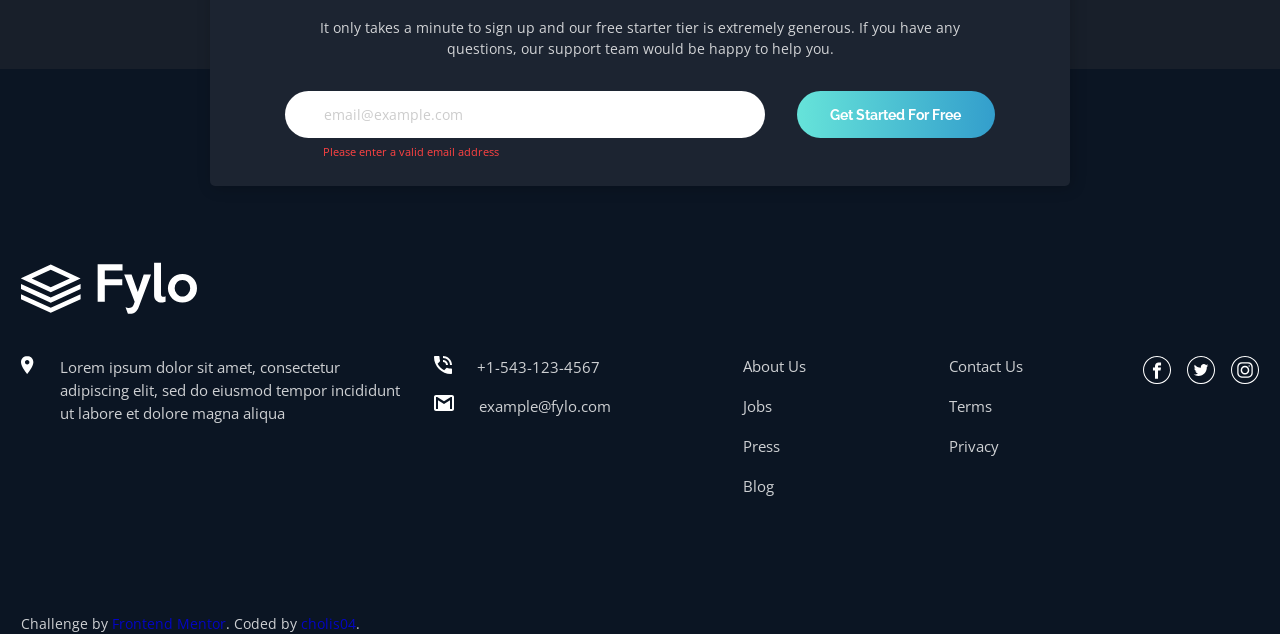
==== commit 6273a707: "Styled Layouts Footer Link" ====
--- a/index.html
+++ b/index.html
@@ -284,31 +284,31 @@
           </div>
         </section>
         <nav class="navfooter" aria-label="Footer Navigation">
-          <ul class="navfooter__menu">
-            <li class="navfooter__menu-item">
-              <a href="#" class="navfooter__link">About Us</a>
-            </li>
-            <li class="navfooter__menu-item">
-              <a href="#" class="navfooter__link">Jobs</a>
-            </li>
-            <li class="navfooter__menu-item">
-              <a href="#" class="navfooter__link">Press</a>
-            </li>
-            <li class="navfooter__menu-item">
-              <a href="#" class="navfooter__link">Blog</a>
+          <ul class="navlist">
+            <li class="navlist__menu-item">
+              <a href="#" class="navlist__link">About Us</a>
+            </li>
+            <li class="navlist__menu-item">
+              <a href="#" class="navlist__link">Jobs</a>
+            </li>
+            <li class="navlist__menu-item">
+              <a href="#" class="navlist__link">Press</a>
+            </li>
+            <li class="navlist__menu-item">
+              <a href="#" class="navlist__link">Blog</a>
             </li>
           </ul>
         </nav>
         <nav class="navinfo" aria-label="Information Navigation">
-          <ul class="navinfo__menu">
-            <li class="navinfo__menu-item">
-              <a href="#" class="navinfo__link">Contact Us</a>
-            </li>
-            <li class="navinfo__menu-item">
-              <a href="#" class="navinfo__link">Terms</a>
-            </li>
-            <li class="navinfo__menu-item">
-              <a href="#" class="navinfo__link">Privacy</a>
+          <ul class="navlist">
+            <li class="navlist__menu-item">
+              <a href="#" class="navlist__link">Contact Us</a>
+            </li>
+            <li class="navlist__menu-item">
+              <a href="#" class="navlist__link">Terms</a>
+            </li>
+            <li class="navlist__menu-item">
+              <a href="#" class="navlist__link">Privacy</a>
             </li>
           </ul>
         </nav>
@@ -335,7 +335,8 @@
                   text-rendering="geometricPrecision" image-rendering="optimizeQuality" fill-rule="evenodd"
                   clip-rule="evenodd" class="navsocial__link-icon">
                   <path
-                    d="M1662 1174c285 0 516 231 516 516s-231 516-516 516-516-231-516-516 231-516 516-516zm-385-421h780c293 0 532 237 532 525v778c0 289-239 525-532 525h-780c-293 0-532-236-532-525v-778c0-289 240-525 532-525zm884 349c46 0 84 37 84 84 0 46-37 84-84 84-46 0-84-37-84-84 0-46 37-84 84-84zm-820-200h652c245 0 445 199 445 443v656c0 244-200 443-445 443h-652c-245 0-445-199-445-443v-656c0-244 200-443 445-443zM1667 0c460 0 877 187 1179 488 302 302 488 718 488 1179 0 460-187 877-488 1179-302 302-718 488-1179 488-460 0-877-187-1179-488C186 2544 0 2128 0 1667c0-460 187-877 488-1179C790 186 1206 0 1667 0zm1093 573c-280-280-666-453-1093-453S853 293 574 573c-280 280-453 666-453 1093s173 814 453 1093c280 280 666 453 1093 453s814-173 1093-453c280-280 453-666 453-1093s-173-814-453-1093zm-1098 774c188 0 341 153 341 341s-153 341-341 341c-189 0-341-153-341-341s153-341 341-341z" />
+                    d="M1667 0c460 0 877 187 1179 488 302 302 488 718 488 1179 0 460-187 877-488 1179-302 302-718 488-1179 488-460 0-877-187-1179-488C186 2544 0 2128 0 1667c0-460 187-877 488-1179C790 186 1206 0 1667 0zm867 1129c-64 29-132 47-204 56 74-44 130-114 157-197-69 41-145 70-226 86-65-69-157-112-260-112-197 0-356 159-356 356 0 28 3 55 9 81-296-15-558-157-733-372-31 54-48 116-48 179 0 123 63 232 158 296-58-2-113-18-161-44v4c0 172 123 316 286 349-30 8-61 13-94 13-23 0-45-2-67-6 46 141 177 244 332 247-122 96-275 152-442 152-29 0-57-2-85-5 158 101 345 160 546 160 654 0 1013-542 1013-1013 0-16 0-31-1-46 70-50 130-112 177-184zm226-555c-280-280-666-453-1093-453S853 294 574 574c-280 280-453 666-453 1093s173 814 453 1093c280 280 666 453 1093 453s814-173 1093-453c280-280 453-666 453-1093s-173-814-453-1093z"
+                    fill-rule="nonzero" />
                 </svg>
               </a>
             </li>
@@ -345,8 +346,7 @@
                   text-rendering="geometricPrecision" image-rendering="optimizeQuality" fill-rule="evenodd"
                   clip-rule="evenodd" class="navsocial__link-icon">
                   <path
-                    d="M1667 0c460 0 877 187 1179 488 302 302 488 718 488 1179 0 460-187 877-488 1179-302 302-718 488-1179 488-460 0-877-187-1179-488C186 2544 0 2128 0 1667c0-460 187-877 488-1179C790 186 1206 0 1667 0zm867 1129c-64 29-132 47-204 56 74-44 130-114 157-197-69 41-145 70-226 86-65-69-157-112-260-112-197 0-356 159-356 356 0 28 3 55 9 81-296-15-558-157-733-372-31 54-48 116-48 179 0 123 63 232 158 296-58-2-113-18-161-44v4c0 172 123 316 286 349-30 8-61 13-94 13-23 0-45-2-67-6 46 141 177 244 332 247-122 96-275 152-442 152-29 0-57-2-85-5 158 101 345 160 546 160 654 0 1013-542 1013-1013 0-16 0-31-1-46 70-50 130-112 177-184zm226-555c-280-280-666-453-1093-453S853 294 574 574c-280 280-453 666-453 1093s173 814 453 1093c280 280 666 453 1093 453s814-173 1093-453c280-280 453-666 453-1093s-173-814-453-1093z"
-                    fill-rule="nonzero" />
+                    d="M1662 1174c285 0 516 231 516 516s-231 516-516 516-516-231-516-516 231-516 516-516zm-385-421h780c293 0 532 237 532 525v778c0 289-239 525-532 525h-780c-293 0-532-236-532-525v-778c0-289 240-525 532-525zm884 349c46 0 84 37 84 84 0 46-37 84-84 84-46 0-84-37-84-84 0-46 37-84 84-84zm-820-200h652c245 0 445 199 445 443v656c0 244-200 443-445 443h-652c-245 0-445-199-445-443v-656c0-244 200-443 445-443zM1667 0c460 0 877 187 1179 488 302 302 488 718 488 1179 0 460-187 877-488 1179-302 302-718 488-1179 488-460 0-877-187-1179-488C186 2544 0 2128 0 1667c0-460 187-877 488-1179C790 186 1206 0 1667 0zm1093 573c-280-280-666-453-1093-453S853 293 574 573c-280 280-453 666-453 1093s173 814 453 1093c280 280 666 453 1093 453s814-173 1093-453c280-280 453-666 453-1093s-173-814-453-1093zm-1098 774c188 0 341 153 341 341s-153 341-341 341c-189 0-341-153-341-341s153-341 341-341z" />
                 </svg>
               </a>
             </li>
--- a/css/main.css
+++ b/css/main.css
@@ -353,9 +353,25 @@
 }
 .footer__wrapper > .clear-absolute {
   margin-bottom: 12rem;
-  border: 2px solid red;
-}
-
+  height: 1px;
+}
+.footer__wrapper > .image-wrapper {
+  justify-content: flex-start;
+}
+
+@media only screen and (max-width: 820px) {
+  .footer__wrapper > .clear-absolute {
+    margin-bottom: 18rem;
+  }
+}
+@media only screen and (max-width: 420px) {
+  .footer__wrapper > .clear-absolute {
+    margin-bottom: 16rem;
+  }
+  .footer__wrapper > .image-wrapper {
+    padding: 0 2em;
+  }
+}
 .signup {
   position: absolute;
   top: -10rem;
@@ -434,6 +450,187 @@
   display: block;
 }
 
+@media only screen and (max-width: 820px) {
+  .signup {
+    width: 90%;
+  }
+  .signup__form {
+    display: -webkit-box;
+    display: -ms-flexbox;
+    display: flex;
+    -webkit-box-pack: center;
+    -ms-flex-pack: center;
+    justify-content: center;
+    -webkit-box-align: center;
+    -ms-flex-align: center;
+    align-items: center;
+    -webkit-box-orient: vertical;
+    -webkit-box-direction: normal;
+    -ms-flex-direction: column;
+    flex-direction: column;
+  }
+  .signup__input-group {
+    position: relative;
+    max-width: 480px;
+  }
+  .signup__input-email:valid {
+    margin-bottom: 1.4rem;
+  }
+  .signup__error-input {
+    margin-bottom: 1rem;
+    padding-left: 0;
+    padding-right: 0;
+    position: relative;
+  }
+}
+@media only screen and (max-width: 420px) {
+  .signup {
+    top: -15rem;
+  }
+  .signup__title {
+    font-size: 1.4em;
+  }
+  .signup__paragraph {
+    padding: 0 1em;
+    font-size: 1em;
+  }
+}
+.contact {
+  margin-top: 2.6rem;
+  margin-bottom: 6rem;
+  display: grid;
+  grid-template-columns: repeat(12, 1fr);
+}
+.contact .location {
+  grid-column: 1/5;
+}
+.contact .contact-us {
+  grid-column: 5/8;
+}
+.contact .navfooter {
+  grid-column: 8/10;
+}
+.contact .navinfo {
+  grid-column: 10/11;
+}
+.contact .navsocial {
+  grid-column: 11/13;
+}
+
+@media only screen and (max-width: 820px) {
+  .contact {
+    grid-template-columns: 1fr 1fr 1fr;
+  }
+  .contact .location {
+    grid-column: 1/4;
+  }
+  .contact .contact-us {
+    margin-bottom: 2rem;
+    grid-column: 1/4;
+  }
+  .contact .navfooter {
+    margin-top: 2rem;
+    grid-column: 1/2;
+  }
+  .contact .navinfo {
+    margin-top: 2rem;
+    grid-column: 2/3;
+  }
+  .contact .navsocial {
+    margin-top: 2rem;
+    grid-column: 3/4;
+  }
+}
+@media only screen and (max-width: 420px) {
+  .contact {
+    padding: 0 2em;
+    grid-template-columns: 1fr;
+  }
+  .contact .location {
+    grid-column: 1/1;
+  }
+  .contact .contact-us {
+    grid-column: 1/1;
+  }
+  .contact .navfooter {
+    grid-column: 1/1;
+  }
+  .contact .navinfo {
+    grid-column: 1/1;
+  }
+  .contact .navsocial {
+    grid-column: 1/11;
+  }
+}
+.navsocial__menu {
+  display: -webkit-box;
+  display: -ms-flexbox;
+  display: flex;
+  -webkit-box-pack: flex-end;
+  -ms-flex-pack: flex-end;
+  justify-content: flex-end;
+  -webkit-box-align: center;
+  -ms-flex-align: center;
+  align-items: center;
+  -webkit-box-orient: horizontal;
+  -webkit-box-direction: normal;
+  -ms-flex-direction: row;
+  flex-direction: row;
+}
+.navsocial__menu-item {
+  margin-left: 1rem;
+}
+.navsocial__link > svg {
+  width: 28px;
+}
+.navsocial__link > svg > path {
+  fill: white;
+  transition: all 0.3s ease-in-out;
+}
+.navsocial__link:hover > svg > path {
+  fill: #65e2d9;
+}
+
+@media only screen and (max-width: 820px) {
+  .navsocial {
+    margin-top: 4rem;
+  }
+  .navsocial__menu {
+    display: -webkit-box;
+    display: -ms-flexbox;
+    display: flex;
+    -webkit-box-pack: flex-start;
+    -ms-flex-pack: flex-start;
+    justify-content: flex-start;
+    -webkit-box-align: center;
+    -ms-flex-align: center;
+    align-items: center;
+    -webkit-box-orient: horizontal;
+    -webkit-box-direction: normal;
+    -ms-flex-direction: row;
+    flex-direction: row;
+  }
+}
+@media only screen and (max-width: 420px) {
+  .navsocial {
+    margin-top: 4rem;
+  }
+  .navsocial__menu {
+    display: -webkit-box;
+    display: -ms-flexbox;
+    display: flex;
+    -webkit-box-pack: center;
+    -ms-flex-pack: center;
+    justify-content: center;
+    -webkit-box-align: center;
+    -ms-flex-align: center;
+    align-items: center;
+    -webkit-box-orient: horizontal;
+    -webkit-box-direction: normal;
+    -ms-flex-direction: row;
+    flex-direction: row;
+  }
+}
 .wrapper {
   margin: 0 auto;
   width: 100%;
@@ -483,6 +680,9 @@
 @media only screen and (max-width: 420px) {
   .button, .button--primary, .button--submit {
     font-size: 1em;
+  }
+  .button--submit {
+    width: 100%;
   }
 }
 .card {
@@ -545,5 +745,47 @@
     font-size: 0.75em;
   }
 }
+.box-contact {
+  display: -webkit-box;
+  display: -ms-flexbox;
+  display: flex;
+  -webkit-box-pack: flex-start;
+  -ms-flex-pack: flex-start;
+  justify-content: flex-start;
+  -webkit-box-align: start;
+  -ms-flex-align: start;
+  align-items: start;
+  -webkit-box-orient: horizontal;
+  -webkit-box-direction: normal;
+  -ms-flex-direction: row;
+  flex-direction: row;
+  margin-bottom: 1rem;
+}
+.box-contact__icon {
+  margin-right: 1.6rem;
+}
+.box-contact__text {
+  max-width: 340px;
+  font-size: 1.1em;
+}
+
+@media only screen and (max-width: 420px) {
+  .box-contact__text {
+    font-size: 1em;
+  }
+}
+.navlist__menu-item {
+  margin-bottom: 1.2rem;
+}
+.navlist__link {
+  font-size: 1.1em;
+  color: white;
+  opacity: 0.8;
+  transition: all 0.2s ease-in-out;
+}
+.navlist__link:hover {
+  font-weight: 700;
+  opacity: 1;
+}
 
 /*# sourceMappingURL=main.css.map */
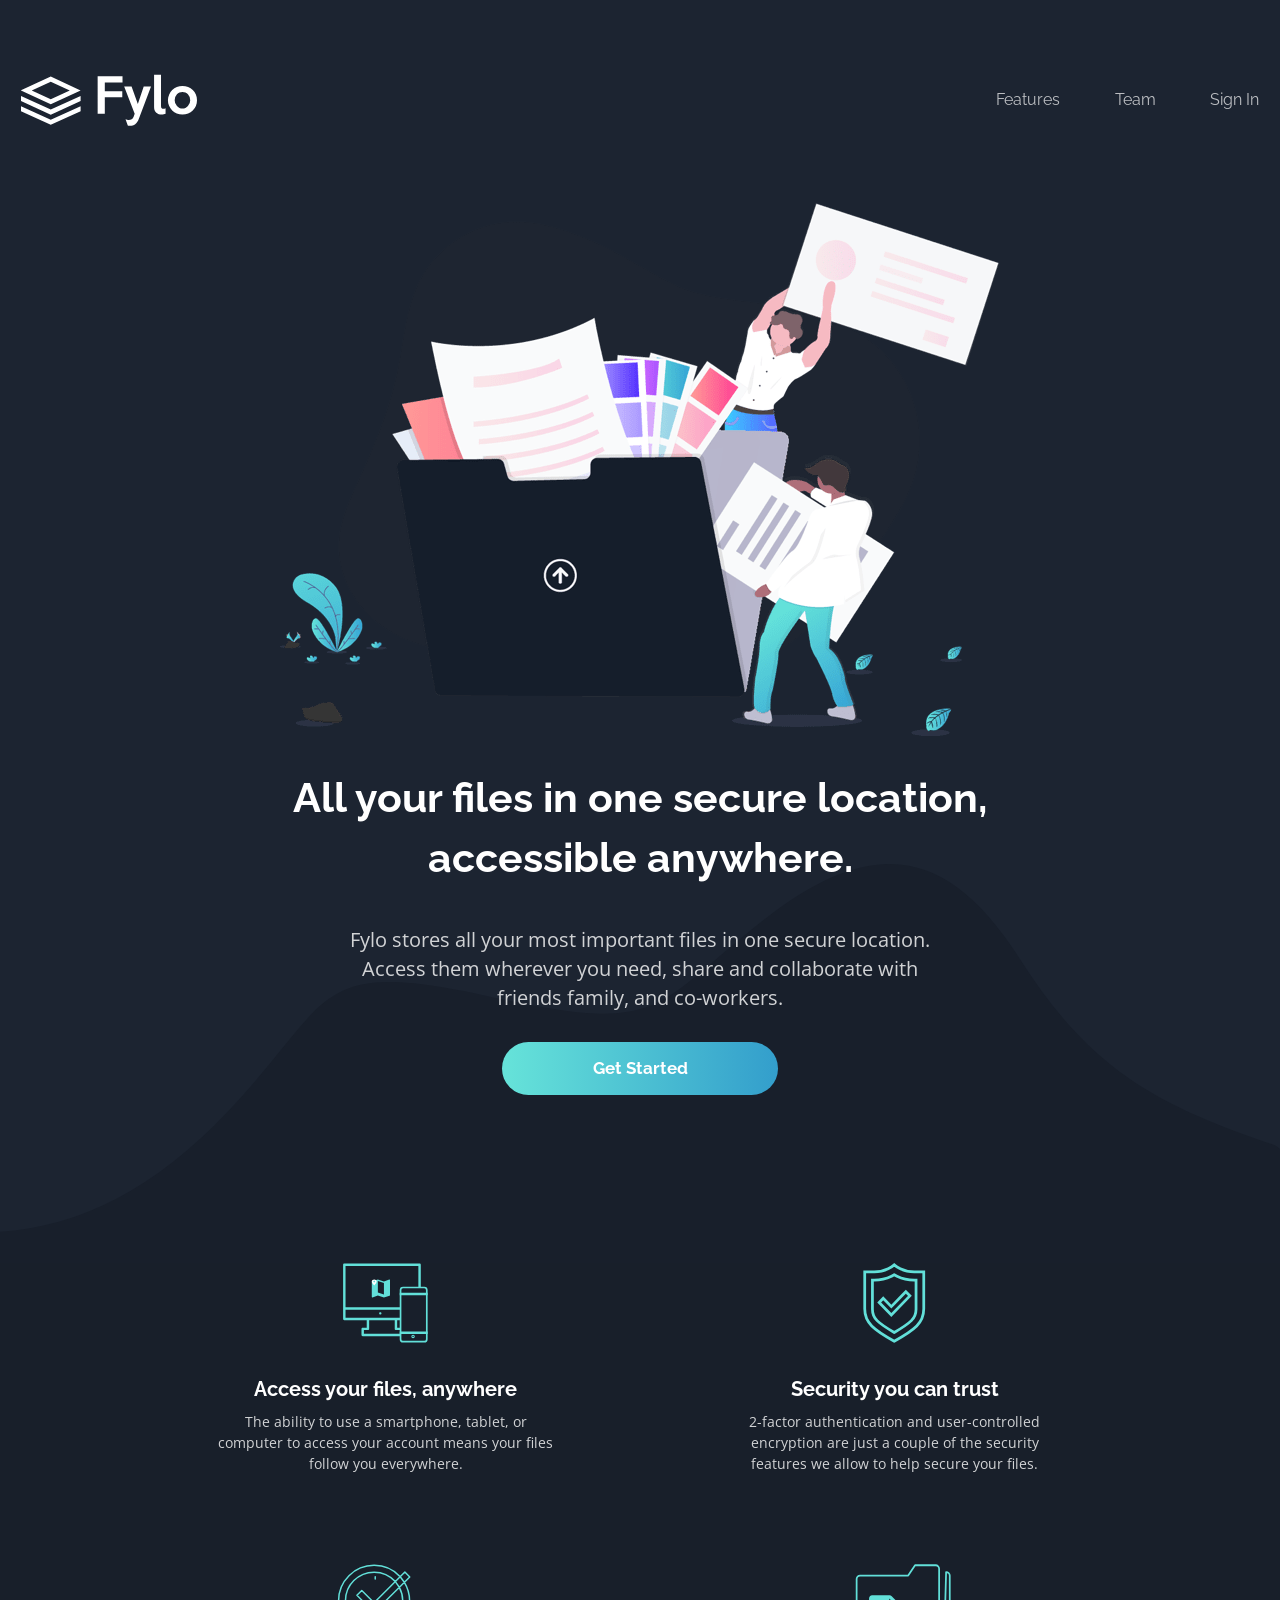
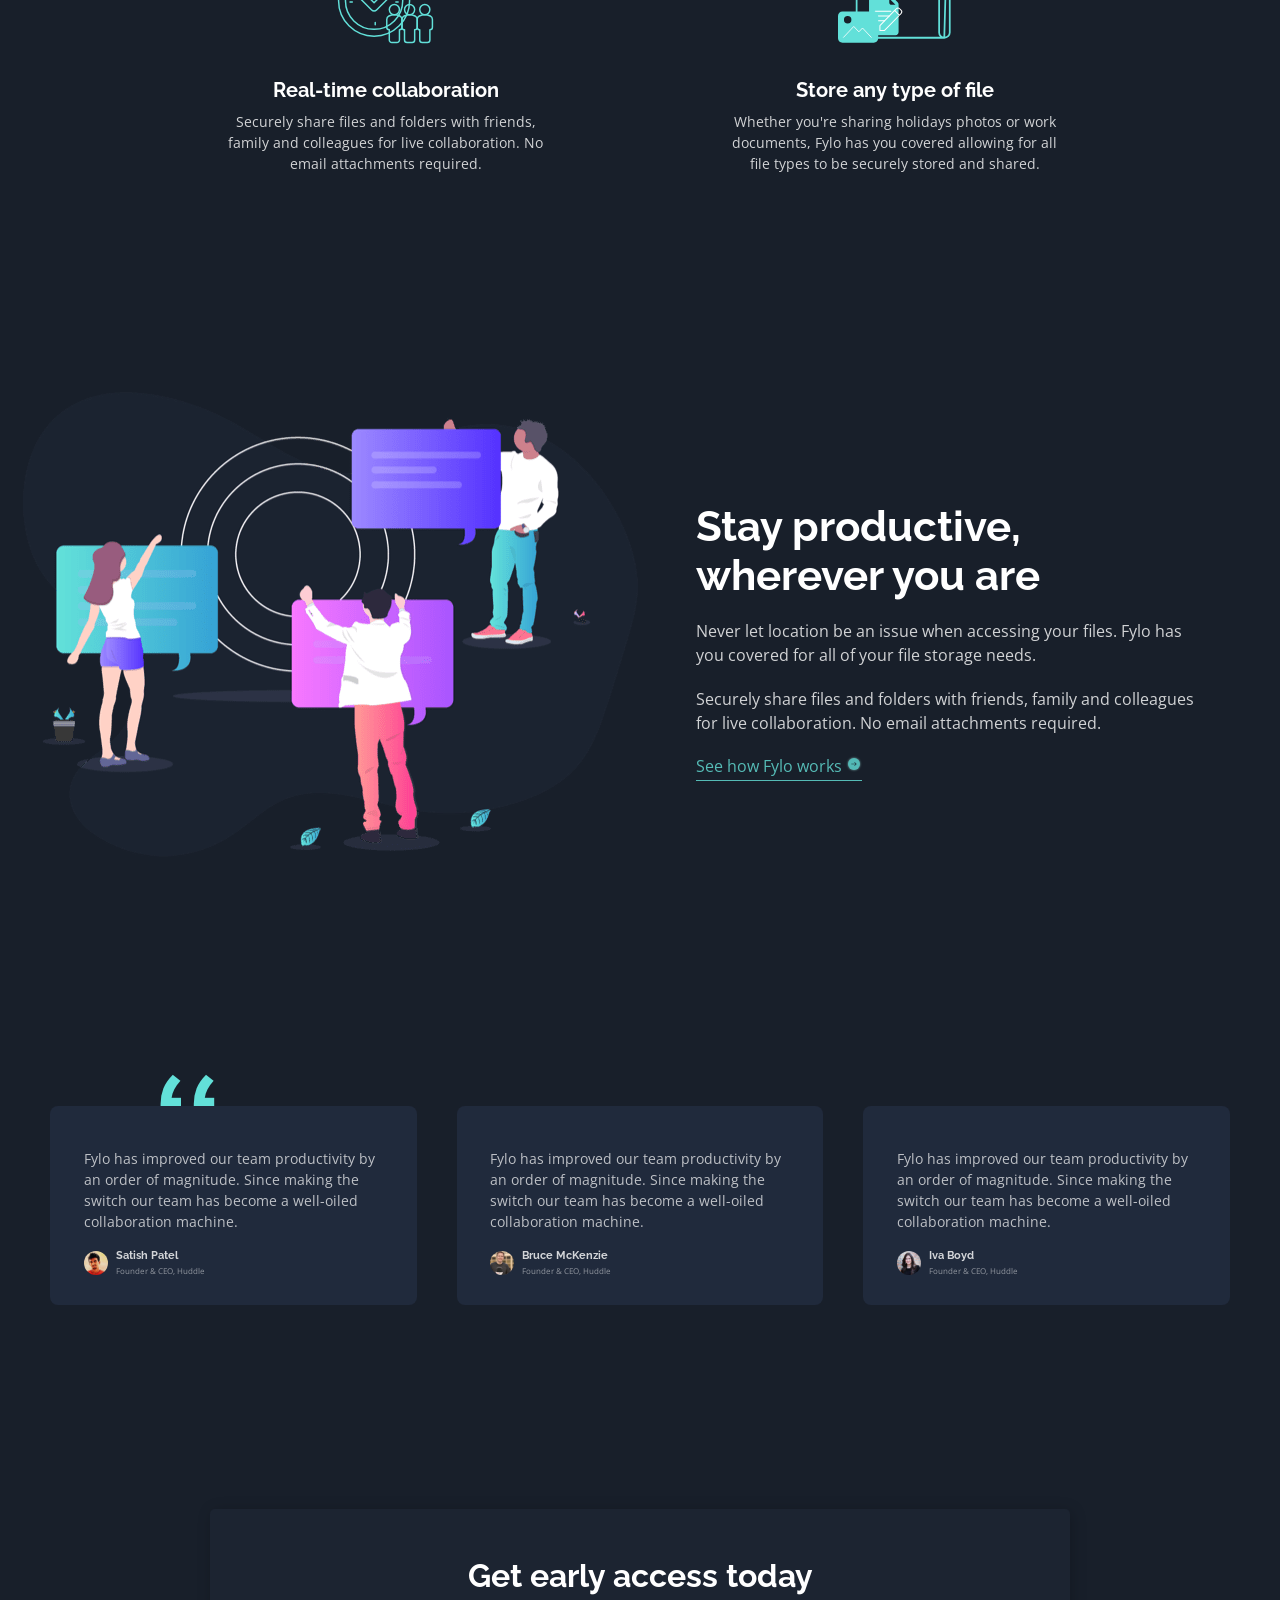
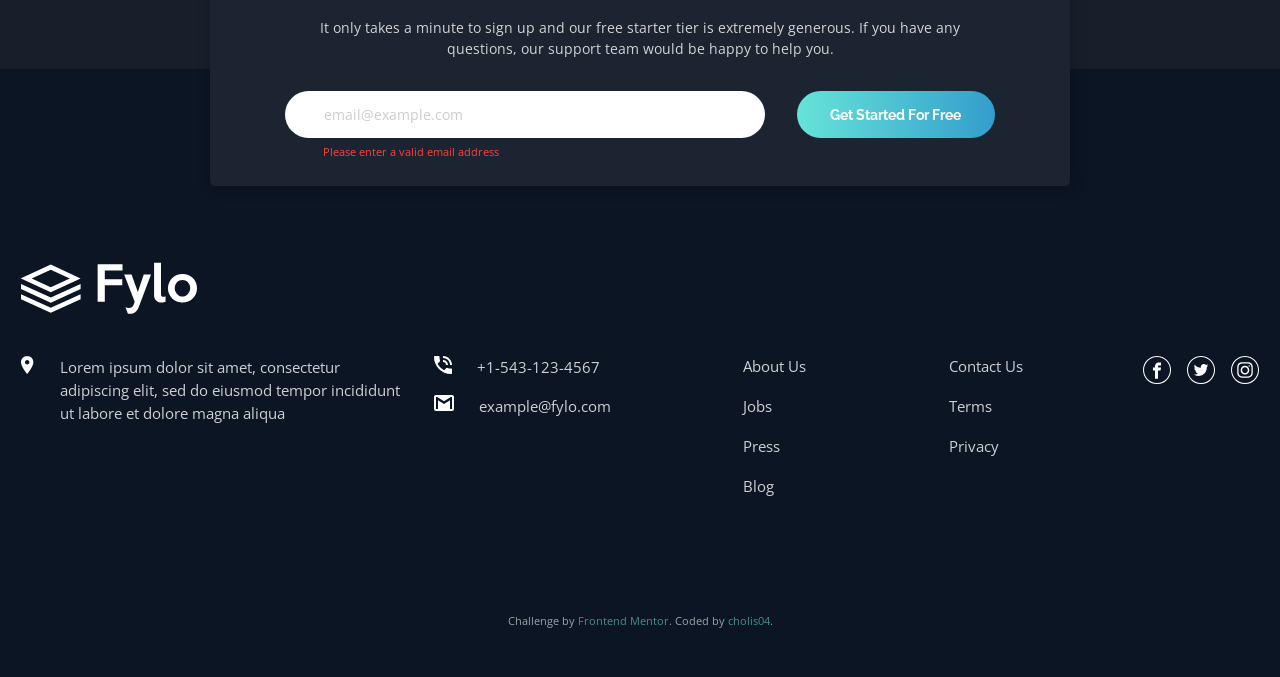
==== commit 3736a18d: "Styled Attribution" ====
--- a/index.html
+++ b/index.html
@@ -12,16 +12,6 @@
 
   <link rel="stylesheet" type="text/css" href="./css/main.css" />
   <!-- Feel free to remove these styles or customise in your own stylesheet 👍 -->
-  <!-- <style>
-    .attribution {
-      font-size: 11px;
-      text-align: center;
-    }
-
-    .attribution a {
-      color: hsl(228, 45%, 44%);
-    }
-  </style> -->
 </head>
 
 <body>
--- a/css/main.css
+++ b/css/main.css
@@ -788,4 +788,20 @@
   opacity: 1;
 }
 
+.attribution {
+  padding-bottom: 3rem;
+}
+.attribution__paragraph {
+  color: white;
+  opacity: 0.6;
+  font-size: 0.8em;
+  text-align: center;
+}
+.attribution__link {
+  color: #65e2d9;
+}
+.attribution__link:hover {
+  text-decoration: underline;
+}
+
 /*# sourceMappingURL=main.css.map */
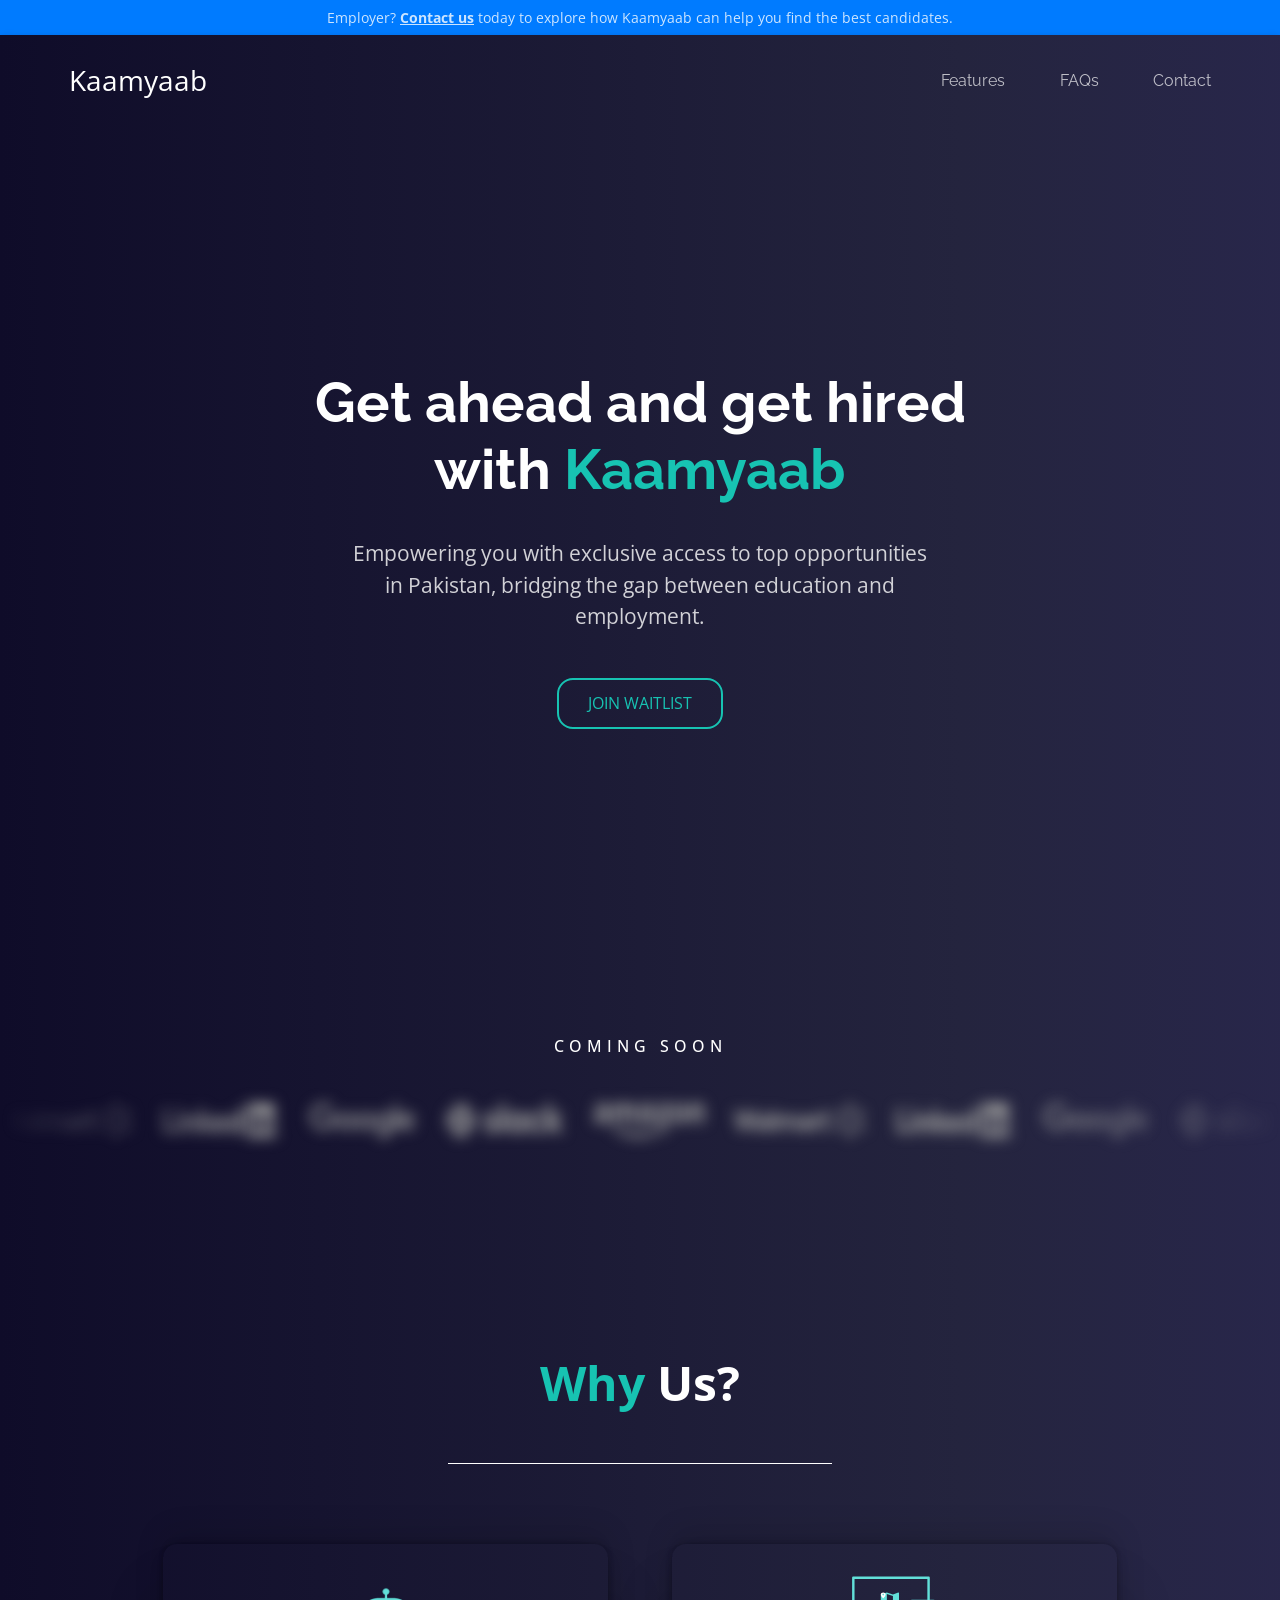
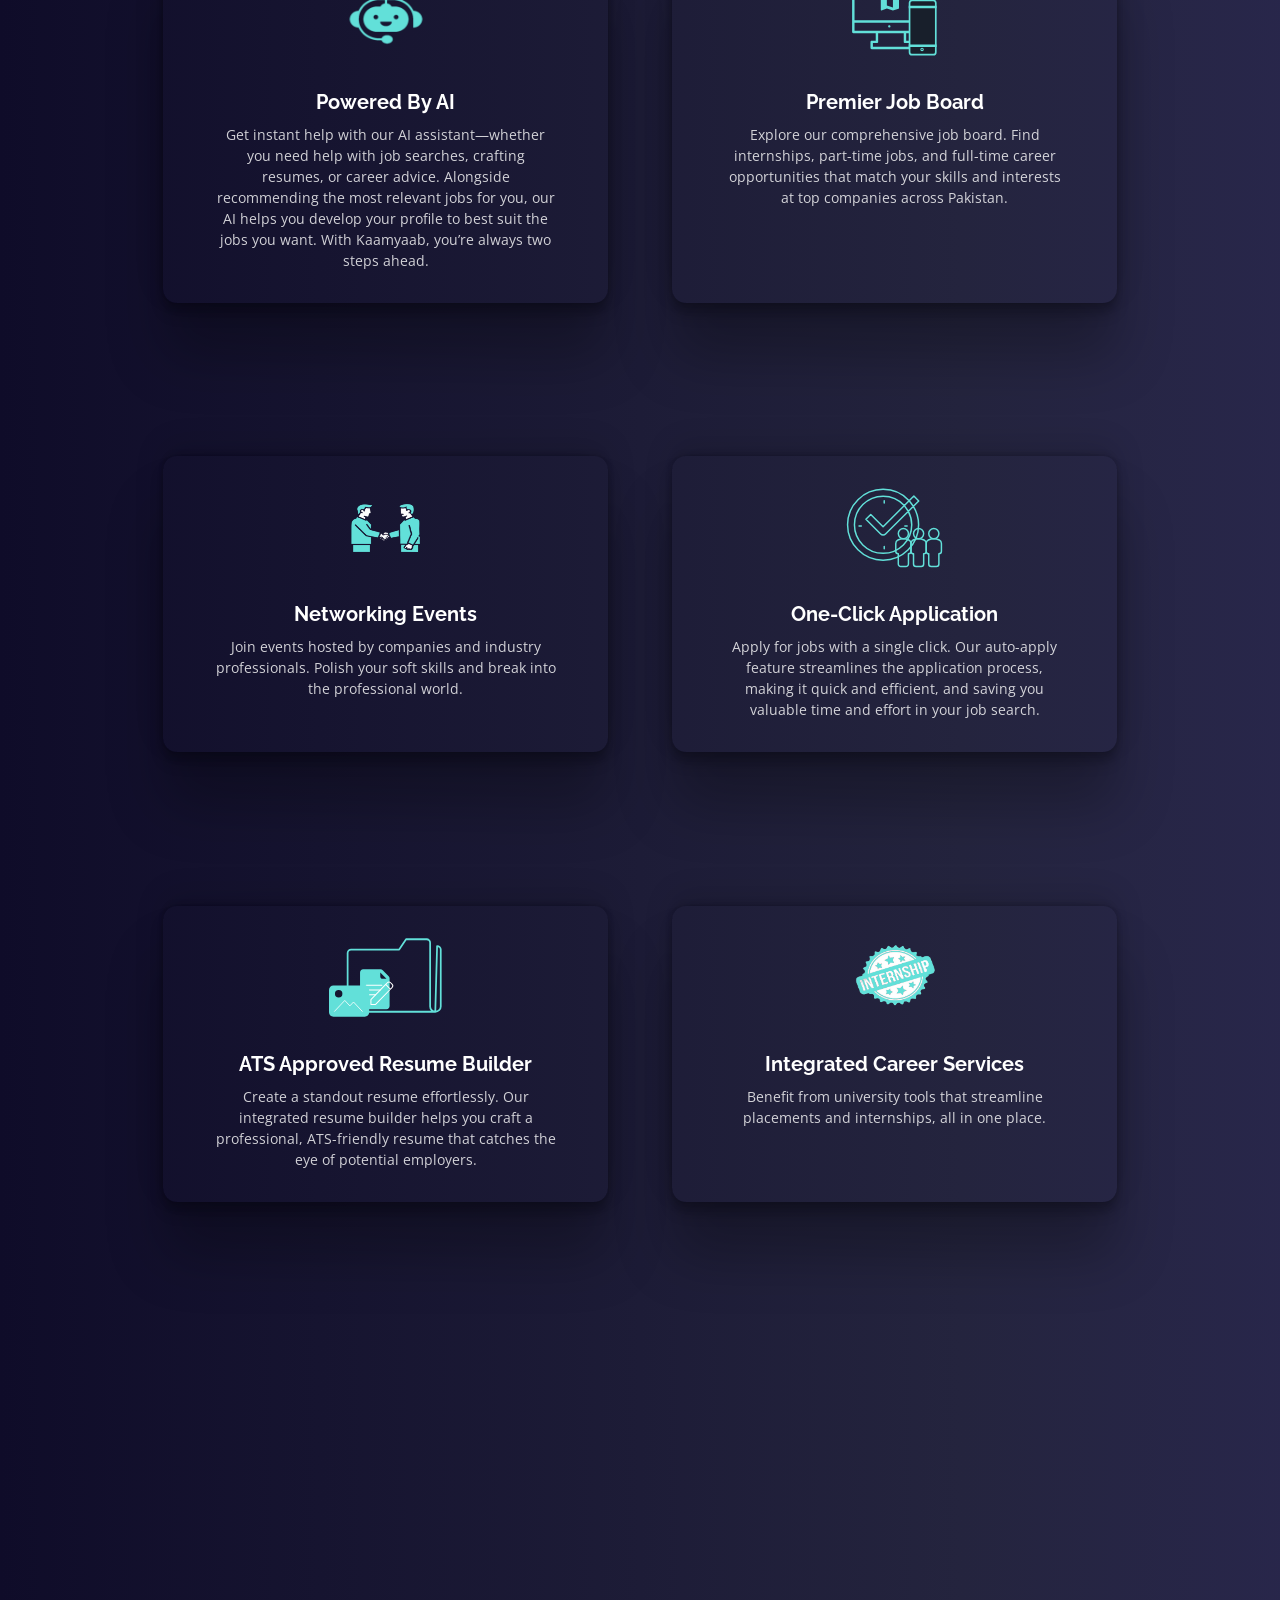
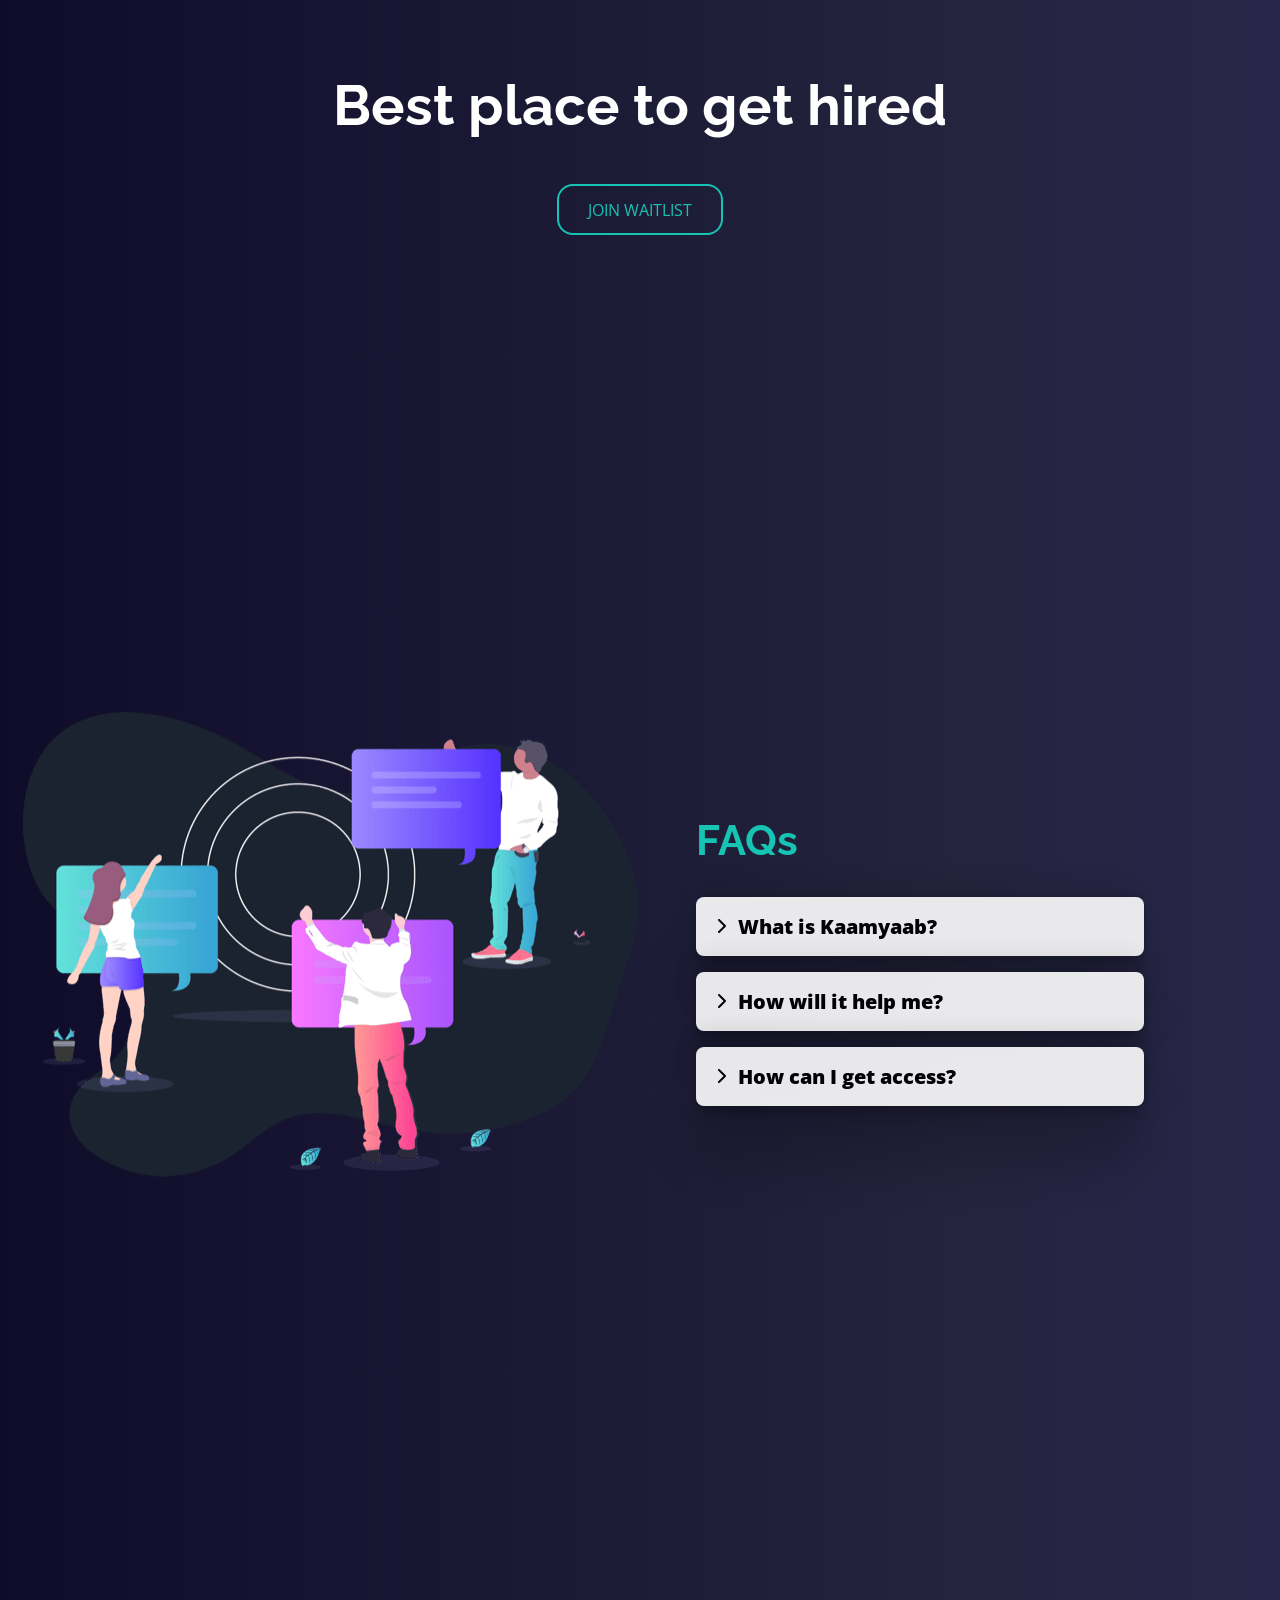
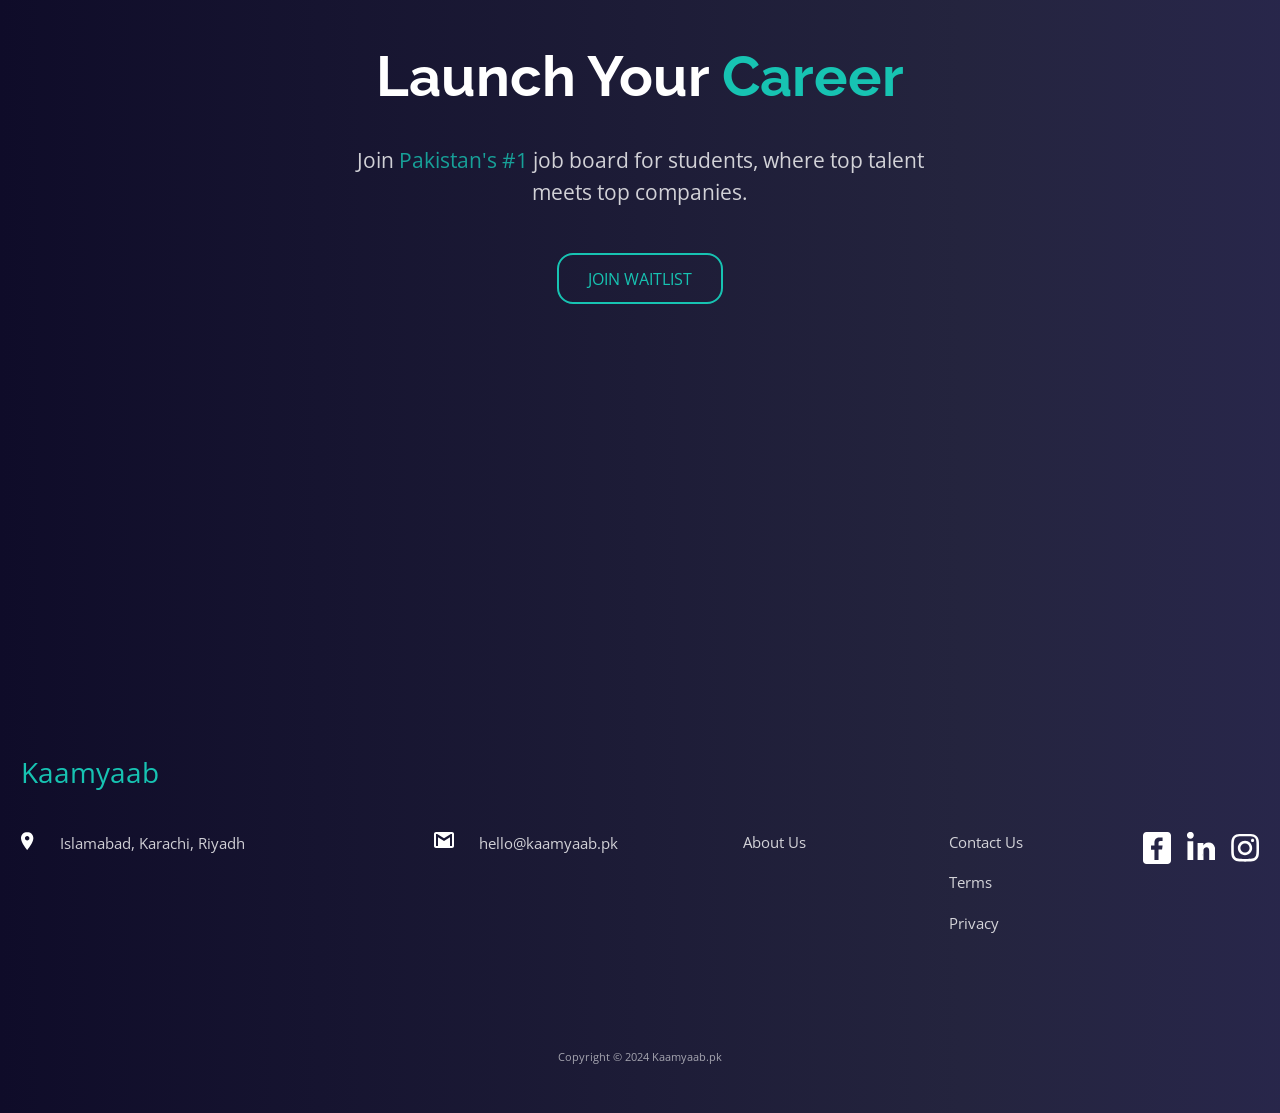
==== commit 3171db2a: "Merge 0201a313edc025ea56102cd0492e182a6c1c44b0 into c30dd98ee1a67994ee0219e968e5c9c1e67a4c6c" ====
--- a/index.html
+++ b/index.html
@@ -2,172 +2,326 @@
 <html lang="en">
 
 <head>
-  <meta charset="UTF-8">
-  <meta name="viewport" content="width=device-width, initial-scale=1.0">
-  <!-- displays site properly based on user's device -->
-
-  <link rel="icon" type="image/png" sizes="32x32" href="./images/favicon-32x32.png">
-
-  <title>Frontend Mentor | Fylo landing page with dark theme and features grid</title>
+  <!-- Google tag (gtag.js) -->
+  <script async src="https://www.googletagmanager.com/gtag/js?id=G-8DT1WP0L2C"></script>
+  <script>
+    window.dataLayer = window.dataLayer || [];
+    function gtag() { dataLayer.push(arguments); }
+    gtag('js', new Date());
+    gtag('config', 'G-8DT1WP0L2C');
+  </script>
+
+  <meta charset="UTF-8" />
+  <meta name="viewport" content="width=device-width, initial-scale=1.0" />
+
+  <link rel="icon" type="image/png" sizes="32x32" href="./images/favicon-32x32.png" />
+   <!-- Updated meta tags for SEO optimization :) -->
+  <meta name="description"
+    content="Kaamyaab: The leading career platform in Pakistan for students and professionals. Discover top job opportunities, internships, and career resources with Kaamyaab" />
+  <meta name="keywords"
+    content="Kaamyaab, career platform, jobs, internships, Pakistan, students, professionals, employment opportunities, career resources,kamyaab, kamyab" />
+ 
+   <!-- Open Graph Tags for Social Media Optimization -->
+  <meta property="og:title" content="Kaamyaab: Your Career Pathway" />
+   <meta property="og:description" content="Explore the best career opportunities in Pakistan with Kaamyaab, Kamyab, Kamyaab, and Kaabyab. Join now to get exclusive access to internships, jobs, and career advice." />
+   <meta property="og:image" content="https://kaamyaab.pk/images/og-image.png" />
+   <meta property="og:url" content="https://kaamyaab.pk" />
+ 
+   <!-- Twitter Card Tags -->
+   <meta name="twitter:card" content="summary_large_image" />
+  <meta name="twitter:title" content="Kaamyaab: Your Career Pathway" />
+   <meta name="twitter:description" content="Explore the best career opportunities in Pakistan with Kaamyaab, Kamyab, Kamyaab, and Kaabyab. Join now to get exclusive access to internships, jobs, and career advice." />
+   <meta name="twitter:image" content="https://kaamyaab.pk/images/og-image.png" />
+  <meta name="description" content="Empowering you with exclusive access to top career opportunities in Pakistan, bridging the gap between education and employment." />
+  <meta name="keywords" content="career, jobs, internships, employment, education, Pakistan" />
+  <meta property="og:title" content="Kaamyaab: Get Ahead in Your Career" />
+  <meta property="og:description" content="Empowering you with exclusive access to top career opportunities in Pakistan, bridging the gap between education and employment." />
+  <meta property="og:image" content="https://kaamyaab.pk/images/og-image.png" />
+  <meta property="og:url" content="https://kaamyaab.pk" />
+  <title>Kaamyaab: Get Ahead in Your Career</title>
 
   <link rel="stylesheet" type="text/css" href="./css/main.css" />
-  <!-- Feel free to remove these styles or customise in your own stylesheet 👍 -->
+
+  <style>
+    .banner {
+      background-color: #007bff;
+      color: white;
+      text-align: center;
+      padding: 7px;
+      position: relative;
+      width: 100%;
+      display: block;
+    }
+    .banner a{
+      color: inherit;
+      text-decoration: none;
+    }
+    .hidden {
+      display: none;
+    }
+
+    .content {
+      padding: 20px;
+    }
+  </style>
 </head>
 
 <body>
-
-  <!-- Navbar -->
+  <div class="banner" id="banner">
+    <p>Employer? <u><b><a href="https://forms.gle/wzBL1Hrdzt3YxSfU7" target="_blank">Contact us</a></b></u> today to explore how Kaamyaab can help you find the best candidates.</p>
+</div>
+
+
+
   <nav class="navtop">
     <div class="navtop__wrapper">
-
       <div class="navtop__brand">
-        <a href="./" class="navtop__brandlink">
-          <img src="./images/logo.svg" alt="Fylo" title="Fylo" class="navtop__brandlogo" />
-        </a>
+        <a href="./" class="navtop__brandlink cyan">Kaamyaab</a>
       </div>
       <ul class="navtop__menu">
         <li class="navtop__menu-item">
-          <a href="#" class="navtop__link">Features</a>
+          <a href="#features" class="navtop__link">Features</a>
         </li>
         <li class="navtop__menu-item">
-          <a href="#" class="navtop__link">Team</a>
+          <a href="#FAQs" class="navtop__link">FAQs</a>
         </li>
         <li class="navtop__menu-item">
-          <a href="#" class="navtop__link">Sign In</a>
+          <a href="#footer" class="navtop__link">Contact</a>
         </li>
       </ul>
-
     </div>
   </nav>
 
-  <!-- Main Content -->
   <main class="main">
-
+    <section class="intro" aria-label="Introduction">
+      <div class="intro__container">
+        <h1 class="intro__title">
+          Get ahead and get hired with <span class="cyan">Kaamyaab</span>
+        </h1>
+
+        <p class="intro__paragraph">
+          Empowering you with exclusive access to top opportunities in Pakistan, bridging the gap between education and employment.
+        </p>
+
+        <div class="intro__action intro__action--animation">
+          <a class="intro__button" href="./signup.html" target="_blank" style="width: auto">Join Waitlist</a>
+        </div>
+      </div>
+
+    </section>
+    <div class="company-design-area">
+      <div class="container">
+        <div class="row">
+          <div class="col-lg-12">
+            <h2>Coming Soon</h2>
+            <div class="company-list">
+              <div class="scroller" data-animated="true" data-direction="left" data-speed="slow">
+                <div class="scroller__inner">
+                  <img src="images/client-logos-partner1.png" alt="Partner 1 Logo">
+                  <img src="images/client-logos-partner2.png" alt="Partner 2 Logo">
+                  <img src="images/client-logos-partner3.png" alt="Partner 3 Logo">
+                  <img src="images/client-logos-partner4.png" alt="Partner 4 Logo">
+                  <img src="images/client-logos-partner5.png" alt="Partner 5 Logo">
+                  <img src="images/client-logos-partner1.png" alt="Partner 1 Logo">
+                  <img src="images/client-logos-partner2.png" alt="Partner 2 Logo">
+                  <img src="images/client-logos-partner3.png" alt="Partner 3 Logo">
+                  <img src="images/client-logos-partner4.png" alt="Partner 4 Logo">
+                  <img src="images/client-logos-partner5.png" alt="Partner 5 Logo">
+                  <img src="images/client-logos-partner1.png" alt="Partner 1 Logo">
+                  <img src="images/client-logos-partner2.png" alt="Partner 2 Logo">
+                  <img src="images/client-logos-partner3.png" alt="Partner 3 Logo">
+                  <img src="images/client-logos-partner4.png" alt="Partner 4 Logo">
+                  <img src="images/client-logos-partner5.png" alt="Partner 5 Logo">
+                </div>
+              </div>
+            </div>
+          </div>
+        </div>
+      </div>
+    </div>
+
+
+  </main>
+
+  <!-- Features -->
+
+  <section class="features" aria-label="features" id="features">
+    <h1><span class="cyan">Why</span> Us?</h1>
+    <div class="wrapper">
+      <div class="features__list">
+        <div class="image-wrapper">
+          <img src="./images/icons/AI CHATBOT.webp" alt="" title="Security you can trust" class="image-wrapper__img"
+            style="width: 150px; height: 80px" />
+        </div>
+        <p class="features__title">Powered By AI</p>
+        <p class="features__paragraph">
+          Get instant help with our AI assistant—whether you need help with
+          job searches, crafting resumes, or career advice. Alongside
+          recommending the most relevant jobs for you, our AI helps you
+          develop your profile to best suit the jobs you want. With Kaamyaab,
+          you’re always two steps ahead.
+        </p>
+      </div>
+
+      <div class="features__list">
+        <div class="image-wrapper">
+          <img src="./images/icons/icon-access-anywhere.svg" alt="" title="Access Anywhere"
+            class="image-wrapper__img" />
+        </div>
+        <p class="features__title">Premier Job Board</p>
+        <p class="features__paragraph">
+          Explore our comprehensive job board. Find internships, part-time
+          jobs, and full-time career opportunities that match your skills and
+          interests at top companies across Pakistan.
+        </p>
+      </div>
+      <div class="features__list">
+        <div class="image-wrapper">
+          <img src="./images/icons/Networking Events.webp" alt="" title="Security you can trust"
+            class="image-wrapper__img" width="175" height="1000" />
+        </div>
+        <p class="features__title">Networking Events</p>
+        <p class="features__paragraph">
+          Join events hosted by companies and industry professionals. Polish
+          your soft skills and break into the professional world.
+        </p>
+      </div>
+      <div class="features__list">
+        <div class="image-wrapper">
+          <img src="./images/icons/icon-collaboration.svg" alt="" title="Real Time Collaboration"
+            class="image-wrapper__img" />
+        </div>
+        <p class="features__title">One-Click Application</p>
+        <p class="features__paragraph">
+          Apply for jobs with a single click. Our auto-apply feature
+          streamlines the application process, making it quick and efficient,
+          and saving you valuable time and effort in your job search.
+        </p>
+      </div>
+      <div class="features__list">
+        <div class="image-wrapper">
+          <img src="./images/icons/icon-any-file.svg" alt="" title="Any type of File" class="image-wrapper__img" />
+        </div>
+        <p class="features__title">ATS Approved Resume Builder</p>
+        <p class="features__paragraph">
+          Create a standout resume effortlessly. Our integrated resume builder
+          helps you craft a professional, ATS-friendly resume that catches the
+          eye of potential employers.
+        </p>
+      </div>
+      <div class="features__list">
+        <div class="image-wrapper">
+          <img src="./images/icons/Micro Internships.webp" alt="" title="Access Anywhere" class="image-wrapper__img"
+            style="width: 130px; height: 80px" />
+        </div>
+        <p class="features__title">Integrated Career Services</p>
+        <p class="features__paragraph">
+          Benefit from university tools that streamline placements and
+          internships, all in one place.
+        </p>
+      </div>
+    </div>
+  </section>
+
+  <!-- Apply Now 2 -->
+  <main class="main">
     <!-- Intro -->
-    <section class="intro" aria-label="Introduction">
+    <section class="intro1" aria-label="Introduction">
+      <div class="intro__container">
+        <h1 class="intro__title">Best place to get hired</h1>
+        <div class="intro__action">
+          <a class="intro__button" onclick="togglePopup()" href="./signup.html" target="_blank" style="width: auto">
+            Join Waitlist</a>
+        </div>
+      </div>
+    </section>
+
+    <!-- How it Works -->
+    <section class="works" aria-label="How it works" id="FAQs">
       <div class="wrapper">
-
-        <div class="image-wrapper">
-          <img src="./images/decorations/illustration-intro.png" alt="Illustration Intro" title="Illustration Intro"
-            class="image-wrapper__img" />
-        </div>
-
-        <h1 class="intro__title">All your files in one secure location, accessible anywhere.</h1>
-
-        <p class="intro__paragraph">
-          Fylo stores all your most important files in one secure location. Access them wherever
-          you need, share and collaborate with friends family, and co-workers.
-        </p>
-
-        <div class="intro__action">
-          <a href="#" class="button--primary">Get Started</a>
-        </div>
-
-      </div>
-    </section>
-
-    <!-- Features -->
-    <section class="features" aria-label="features">
-      <div class="wrapper">
-
-        <div class="features__list">
-          <div class="image-wrapper">
-            <img src="./images/icons/icon-access-anywhere.svg" alt="" title="Access Anywhere"
-              class="image-wrapper__img" />
-          </div>
-          <p class="features__title">Access your files, anywhere</p>
-          <p class="features__paragraph">
-            The ability to use a smartphone, tablet, or computer to access your account means your
-            files follow you everywhere.
-          </p>
-        </div>
-        <div class="features__list">
-          <div class="image-wrapper">
-            <img src="./images/icons/icon-security.svg" alt="" title="Security you can trust"
-              class="image-wrapper__img" />
-          </div>
-          <p class="features__title">Security you can trust</p>
-          <p class="features__paragraph">
-            2-factor authentication and user-controlled encryption are just a couple of the security
-            features we allow to help secure your files.
-          </p>
-        </div>
-        <div class="features__list">
-          <div class="image-wrapper">
-            <img src="./images/icons/icon-collaboration.svg" alt="" title="Real Time Collaboration"
-              class="image-wrapper__img" />
-          </div>
-          <p class="features__title">Real-time collaboration</p>
-          <p class="features__paragraph">
-            Securely share files and folders with friends, family and colleagues for live collaboration. No email
-            attachments required.
-          </p>
-        </div>
-        <div class="features__list">
-          <div class="image-wrapper">
-            <img src="./images/icons/icon-any-file.svg" alt="" title="Any type of File" class="image-wrapper__img" />
-          </div>
-          <p class="features__title">Store any type of file</p>
-          <p class="features__paragraph">
-            Whether you're sharing holidays photos or work documents, Fylo has you covered allowing for all file types
-            to be securely stored and shared.
-          </p>
-        </div>
-
-      </div>
-    </section>
-
-    <!-- How it Works -->
-    <section class="works" aria-label="How it works">
-      <div class="wrapper">
-
         <div class="image-wrapper">
           <img src="./images/decorations/illustration-stay-productive.png" alt="Stay Productive"
             title="Illustration Stay Productive" class="image-wrapper__img" />
         </div>
         <article class="works__article">
-          <h2 class="works__title">Stay productive, wherever you are</h2>
-          <p class="works__paragraph">
-            Never let location be an issue when accessing your files. Fylo has you covered for all of your file storage
-            needs.
-          </p>
-          <p class="works__paragraph">
-            Securely share files and folders with friends, family and colleagues for live collaboration. No email
-            attachments required.
-          </p>
-          <p class="works__paragraph">
-            <a href="#" class="works__link">See how Fylo works <svg width="16" height="16"
-                xmlns="http://www.w3.org/2000/svg" xmlns:xlink="http://www.w3.org/1999/xlink">
-                <defs>
-                  <circle id="b" cx="6" cy="6" r="6" />
-                  <filter x="-25%" y="-25%" width="150%" height="150%" filterUnits="objectBoundingBox" id="a">
-                    <feOffset in="SourceAlpha" result="shadowOffsetOuter1" />
-                    <feGaussianBlur stdDeviation="1" in="shadowOffsetOuter1" result="shadowBlurOuter1" />
-                    <feColorMatrix
-                      values="0 0 0 0 0.384313725 0 0 0 0 0.878431373 0 0 0 0 0.850980392 0 0 0 0.811141304 0"
-                      in="shadowBlurOuter1" />
-                  </filter>
-                </defs>
-                <g fill="none" fill-rule="evenodd">
-                  <g transform="translate(2 2)">
-                    <use fill="#000" filter="url(#a)" xlink:href="#b" />
-                    <use fill="#62E0D9" xlink:href="#b" />
-                  </g>
-                  <path d="M8.582 6l-.363.35 1.452 1.4H5.333v.5h4.338L8.22 9.65l.363.35 2.074-2z" fill="#1B2330" />
-                </g>
-              </svg>
-            </a>
-          </p>
+          <h2 class="works__title"><span class="cyan">FAQs</span></h2>
+
+          <section class="accordion" id="1">
+            <h1 class="accordian__title">
+              <a href="#1">What is Kaamyaab? </a>
+            </h1>
+            <div class="accordian__content">
+              <div class="accordian__wrapper">
+                <p>
+                  Kaamyaab is an innovative career platform designed
+                  specifically for students, offering a seamless way to apply
+                  for internships, jobs, and research assistantships. It
+                  combines one-click applications with a curated job board and
+                  integrated career services to streamline your path to
+                  professional success.
+                </p>
+              </div>
+            </div>
+          </section>
+
+          <section class="accordion" id="2">
+            <h1 class="accordian__title">
+              <a href="#2">How will it help me? </a>
+            </h1>
+            <div class="accordian__content">
+              <div class="accordian__wrapper">
+                <p>
+                  Kaamyaab simplifies your job search by providing tailored
+                  opportunities that match your academic background and career
+                  goals. With features like one-click applications, real-time
+                  updates, and access to vetted job listings, Kaamyaab helps
+                  you stay ahead in your career journey and increases your
+                  chances of getting hired quickly.
+                </p>
+              </div>
+            </div>
+          </section>
+
+          <section class="accordion" id="3">
+            <h1 class="accordian__title">
+              <a href="#3">How can I get access? </a>
+            </h1>
+            <div class="accordian__content">
+              <div class="accordian__wrapper">
+                <p>
+                  To gain access to Kaamyaab, simply enter your .edu email
+                  below to join the waitlist. The more friends you refer to
+                  join the waitlist, the faster you can get early access to
+                  our platform. Share your unique referral link with fellow
+                  students, and for each successful sign-up, you'll move up
+                  the waitlist, getting you closer to unlocking Kaamyaab's
+                  powerful career tools sooner.
+                </p>
+              </div>
+            </div>
+          </section>
         </article>
-
       </div>
     </section>
-
+    <section class="intro2" aria-label="Introduction">
+      <div class="intro__container">
+        <h1 class="intro__title">
+          Launch Your <span class="cyan">Career</span>
+        </h1>
+        <p class="intro__paragraph">
+          Join <span class="cyan">Pakistan's #1 </span> job board for
+          students, where top talent meets top companies.
+        </p>
+        <div class="intro__action">
+          <a class="intro__button" onclick="togglePopup()" href="./signup.html" target="_blank" style="width: auto">
+            Join Waitlist</a>
+        </div>
+      </div>
+    </section>
   </main>
 
-
   <!-- Aside Reviews -->
-  <aside class="review" aria-label="reviews">
+  <!-- <aside class="review" aria-label="reviews">
     <div class="review__wrapper">
 
       <div class="card">
@@ -214,15 +368,13 @@
       </div>
 
     </div>
-  </aside>
-
+  </aside> -->
 
   <!-- Footer -->
-  <footer class="footer">
+  <footer class="footer" id="footer">
     <div class="footer__wrapper">
-
       <!-- Sign Up -->
-      <section class="signup" aria-label="Sign up">
+      <!-- <section class="signup" aria-label="Sign up">
         <h2 class="signup__title">Get early access today</h2>
         <p class="signup__paragraph">
           It only takes a minute to sign up and our free starter tier is extremely generous. If you have any questions,
@@ -232,44 +384,44 @@
           <div class="signup__input-group">
             <label class="signup__label-email" for="email">Email</label>
             <input type="email" id="email" name="email" placeholder="email@example.com" required
-              class="signup__input-email" />
+              class="signup__input-email" pattern="[a-z0-9._%+-]+@[a-z0-9.-]+\.[a-z]{2,4}$" />
             <div class="signup__error-input">Please enter a valid email address</div>
           </div>
           <button class="button--submit">Get Started For Free</button>
         </form>
-      </section>
+      </section> -->
 
       <!-- Clear -->
       <div class="clear-absolute"></div>
 
       <!-- Logo -->
       <div class="image-wrapper">
-        <img src="./images/logo.svg" alt="Fylo Logo" title="Fylo Logo" class="image-wrapper__img" />
+        <a href="/" class="navtop__brandlink">
+          <span class="cyan">Kaamyaab</span></a>
       </div>
 
       <!-- Contact -->
       <div class="contact">
-
         <section class="location" aria-label="Location">
           <div class="box-contact">
             <img src="./images/icons/icon-location.svg" alt="" title="Our Location" class="box-contact__icon" />
             <p class="box-contact__text">
-              Lorem ipsum dolor sit amet, consectetur adipiscing elit, sed do eiusmod tempor incididunt ut labore et
-              dolore magna aliqua
+              <!-- Lorem ipsum dolor sit amet, consectetur adipiscing elit, sed do
+              eiusmod tempor incididunt ut labore et dolore magna aliqua -->
+              Islamabad, Karachi, Riyadh
             </p>
           </div>
         </section>
         <section class="contact-us" aria-label="Contact us">
-          <div class="box-contact">
+          <!-- <div class="box-contact">
             <img src="./images/icons/icon-phone.svg" alt="" title="Phone Number" class="box-contact__icon" />
-            <p class="box-contact__text">
-              +1-543-123-4567
-            </p>
-          </div>
+            <p class="box-contact__text">+1-543-123-4567</p>
+          </div> -->
           <div class="box-contact">
             <img src="./images/icons/icon-email.svg" alt="" title="Email" class="box-contact__icon" />
             <p class="box-contact__text">
-              example@fylo.com
+              <a href="mailto:hello@kaamyaab.pk" style="color: inherit;text-decoration: none;">
+                hello@kaamyaab.pk</a>
             </p>
           </div>
         </section>
@@ -278,7 +430,7 @@
             <li class="navlist__menu-item">
               <a href="#" class="navlist__link">About Us</a>
             </li>
-            <li class="navlist__menu-item">
+            <!-- <li class="navlist__menu-item">
               <a href="#" class="navlist__link">Jobs</a>
             </li>
             <li class="navlist__menu-item">
@@ -286,13 +438,15 @@
             </li>
             <li class="navlist__menu-item">
               <a href="#" class="navlist__link">Blog</a>
-            </li>
+            </li> -->
           </ul>
         </nav>
         <nav class="navinfo" aria-label="Information Navigation">
           <ul class="navlist">
             <li class="navlist__menu-item">
-              <a href="#" class="navlist__link">Contact Us</a>
+              <a href="mailto:hello@kaamyaab.pk" class="navlist__link">
+                Contact Us
+              </a>
             </li>
             <li class="navlist__menu-item">
               <a href="#" class="navlist__link">Terms</a>
@@ -305,60 +459,56 @@
         <nav class="navsocial" aria-label="Social Links">
           <ul class="navsocial__menu">
             <li class="navsocial__menu-item">
-              <a href="#" class="navsocial__link">
-                <svg xmlns="http://www.w3.org/2000/svg" viewBox="0 0 3333 3333" shape-rendering="geometricPrecision"
-                  text-rendering="geometricPrecision" image-rendering="optimizeQuality" fill-rule="evenodd"
-                  clip-rule="evenodd" class="navsocial__link-icon">
-                  <path d=" M1667 0c460 0 877 187 1179 488 302 302 488 718 488 1179 0 460-187 877-488 1179-302 302-718
-                  488-1179 488-460 0-877-187-1179-488C186 2544 0 2128 0 1667c0-460 187-877 488-1179C790 186 1206 0 1667
-                  0zm181 1137h301V776h-301c-232 0-421 189-421
-                  421v181h-241v361h241v963h361v-963h301l60-361h-361v-181c0-33 28-60
-                  60-60zm913-563c-280-280-666-453-1093-453S854 294 575 574c-280 280-453 666-453 1093s173 814 453
-                  1093c280 280 666 453 1093 453s814-173 1093-453c280-280 453-666 453-1093s-173-814-453-1093z"
-                    fill-rule="nonzero" />
+              <a href="#" class="navsocial__link" aria-label="Visit our Facebook">
+                <svg xmlns="http://www.w3.org/2000/svg" viewBox="0 0 448 512" shape-rendering="geometricPrecision"
+                  text-rendering="geometricPrecision" image-rendering="optimizeQuality" fill-rule="evenodd" clip-rule="evenodd" class="navsocial__link-icon">
+                  <path d="M448 56.7v398.5c0 31.3-25.4 56.8-56.7 56.8H56.7C25.4 512 0 486.5 0 455.2V56.7C0 25.4 25.4 0 56.7 0h334.6C422.6 0 448 25.4 448 56.7zM248.6 448V280.9h56.5l8.5-65.7h-65V177c0-19 5-32 31.2-32h33.4V89c-5.8-.8-25.7-2.5-48.8-2.5-48.3 0-81.3 29.4-81.3 83.4v46.6h-54.6v65.7h54.6V448h66.1z"/>
                 </svg>
-              </a>
+              </a>              
             </li>
             <li class="navsocial__menu-item">
-              <a href="#" class="navsocial__link">
-                <svg xmlns="http://www.w3.org/2000/svg" viewBox="0 0 3333 3333" shape-rendering="geometricPrecision"
+              <a href="https://www.linkedin.com/company/kaamyaab-pk/" class="navsocial__link" aria-label="Check our LinkedIn">
+                <svg xmlns="http://www.w3.org/2000/svg" viewBox="0 0 448 512" shape-rendering="geometricPrecision"
                   text-rendering="geometricPrecision" image-rendering="optimizeQuality" fill-rule="evenodd"
                   clip-rule="evenodd" class="navsocial__link-icon">
                   <path
-                    d="M1667 0c460 0 877 187 1179 488 302 302 488 718 488 1179 0 460-187 877-488 1179-302 302-718 488-1179 488-460 0-877-187-1179-488C186 2544 0 2128 0 1667c0-460 187-877 488-1179C790 186 1206 0 1667 0zm867 1129c-64 29-132 47-204 56 74-44 130-114 157-197-69 41-145 70-226 86-65-69-157-112-260-112-197 0-356 159-356 356 0 28 3 55 9 81-296-15-558-157-733-372-31 54-48 116-48 179 0 123 63 232 158 296-58-2-113-18-161-44v4c0 172 123 316 286 349-30 8-61 13-94 13-23 0-45-2-67-6 46 141 177 244 332 247-122 96-275 152-442 152-29 0-57-2-85-5 158 101 345 160 546 160 654 0 1013-542 1013-1013 0-16 0-31-1-46 70-50 130-112 177-184zm226-555c-280-280-666-453-1093-453S853 294 574 574c-280 280-453 666-453 1093s173 814 453 1093c280 280 666 453 1093 453s814-173 1093-453c280-280 453-666 453-1093s-173-814-453-1093z"
-                    fill-rule="nonzero" />
+                    d="M100.28 448H7.4V149.1h92.88zm-46.44-340.2c-30.6 0-55.4-24.8-55.4-55.4s24.8-55.4 55.4-55.4c30.6 0 55.4 24.8 55.4 55.4s-24.8 55.4-55.4 55.4zm394.32 340.2h-92.88V302.4c0-34.8-12.6-58.6-44.12-58.6-24.07 0-38.37 16.2-44.62 31.8-2.28 5.6-2.84 13.4-2.84 21.2v151.2H169.4c1.2-245.8 0-270.6 0-270.6h92.88v38.4c-0.2 0.2-0.4 0.4-0.4 0.6h0.4v-0.6c12.32-19 34.32-46.2 83.32-46.2 60.92 0 106.72 39.8 106.72 125.2zm-194.32-57c0-12.6 0.24-25.2 0.56-37.8h-0.8v0.4c1.08-2.2 2.56-4.4 3.72-6.6z" />
                 </svg>
               </a>
             </li>
+            
             <li class="navsocial__menu-item">
-              <a href="#" class="navsocial__link">
-                <svg xmlns="http://www.w3.org/2000/svg" viewBox="0 0 3333 3333" shape-rendering="geometricPrecision"
-                  text-rendering="geometricPrecision" image-rendering="optimizeQuality" fill-rule="evenodd"
-                  clip-rule="evenodd" class="navsocial__link-icon">
-                  <path
-                    d="M1662 1174c285 0 516 231 516 516s-231 516-516 516-516-231-516-516 231-516 516-516zm-385-421h780c293 0 532 237 532 525v778c0 289-239 525-532 525h-780c-293 0-532-236-532-525v-778c0-289 240-525 532-525zm884 349c46 0 84 37 84 84 0 46-37 84-84 84-46 0-84-37-84-84 0-46 37-84 84-84zm-820-200h652c245 0 445 199 445 443v656c0 244-200 443-445 443h-652c-245 0-445-199-445-443v-656c0-244 200-443 445-443zM1667 0c460 0 877 187 1179 488 302 302 488 718 488 1179 0 460-187 877-488 1179-302 302-718 488-1179 488-460 0-877-187-1179-488C186 2544 0 2128 0 1667c0-460 187-877 488-1179C790 186 1206 0 1667 0zm1093 573c-280-280-666-453-1093-453S853 293 574 573c-280 280-453 666-453 1093s173 814 453 1093c280 280 666 453 1093 453s814-173 1093-453c280-280 453-666 453-1093s-173-814-453-1093zm-1098 774c188 0 341 153 341 341s-153 341-341 341c-189 0-341-153-341-341s153-341 341-341z" />
+              <a href="https://www.instagram.com/kaamyaab.pk/" class="navsocial__link" aria-label="Visit our Instagram">
+                <svg xmlns="http://www.w3.org/2000/svg" viewBox="0 0 448 512" shape-rendering="geometricPrecision"
+                  text-rendering="geometricPrecision" image-rendering="optimizeQuality" fill-rule="evenodd" clip-rule="evenodd" class="navsocial__link-icon">
+                  <path d="M224.1 141c-63.6 0-114.9 51.3-114.9 114.9s51.3 114.9 114.9 114.9 114.9-51.3 114.9-114.9-51.3-114.9-114.9-114.9zm0 188.2c-40.4 0-73.2-32.8-73.2-73.2s32.8-73.2 73.2-73.2 73.2 32.8 73.2 73.2-32.8 73.2-73.2 73.2zm146.4-194.2c0 14.1-11.4 25.5-25.5 25.5-14.1 0-25.5-11.4-25.5-25.5s11.4-25.5 25.5-25.5c14.1 0 25.5 11.4 25.5 25.5zm76.1 25.5c-1.7-35.7-9.8-67.3-35.7-93.1s-57.4-34-93.1-35.7c-36.8-2.1-147.4-2.1-184.2 0-35.7 1.7-67.3 9.8-93.1 35.7s-34 57.4-35.7 93.1c-2.1 36.8-2.1 147.4 0 184.2 1.7 35.7 9.8 67.3 35.7 93.1s57.4 34 93.1 35.7c36.8 2.1 147.4 2.1 184.2 0 35.7-1.7 67.3-9.8 93.1-35.7s34-57.4 35.7-93.1c2.1-36.8 2.1-147.4 0-184.2zm-48.3 219.3c-7.6 19.2-22.9 34.5-42.1 42.1-29.1 11.6-97.8 8.9-130.2 8.9s-101.1 2.6-130.2-8.9c-19.2-7.6-34.5-22.9-42.1-42.1-11.6-29.1-8.9-97.8-8.9-130.2s-2.6-101.1 8.9-130.2c7.6-19.2 22.9-34.5 42.1-42.1 29.1-11.6 97.8-8.9 130.2-8.9s101.1-2.6 130.2 8.9c19.2 7.6 34.5 22.9 42.1 42.1 11.6 29.1 8.9 97.8 8.9 130.2s2.7 101.1-8.9 130.2z" />
                 </svg>
               </a>
+              
             </li>
           </ul>
         </nav>
-
       </div>
 
       <!-- Attribution -->
       <section class="attribution" aria-label="Attribution">
-        <p class="attribution__paragraph">
-          Challenge by <a href="https://www.frontendmentor.io?ref=challenge" target="_blank" rel="noopener noreferrer"
-            class="attribution__link">Frontend Mentor</a>.
-          Coded by <a href="https://github.com/cholis04" target="_blank" rel="noopener noreferrer"
-            class="attribution__link">cholis04</a>.
-        </p>
+        <p class="attribution__paragraph">Copyright © 2024 Kaamyaab.pk</p>
       </section>
-
     </div>
   </footer>
 
-
+  <script>
+    // Capture the referral link and store it in local storage
+    localStorage.setItem("referral_link", window.location.href);
+
+
+    window.addEventListener("load", function () {
+      if (window.location.hash) {
+        window.location.hash = ""; // Clear the hash
+        window.location.href = "/"; // Redirect to the landing page
+      }
+    });
+  </script>
 </body>
 
-</html>+</html>
--- a/css/main.css
+++ b/css/main.css
@@ -1,18 +1,27 @@
 @import url("https://fonts.googleapis.com/css2?family=Raleway:wght@400;500;600;700&display=swap");
 @import url("https://fonts.googleapis.com/css2?family=Open+Sans:wght@400;500;600;700&display=swap");
+
+/* General Styless */
+body {
+  font-family: Arial, Helvetica, sans-serif;
+  -webkit-font-smoothing: antialiased;
+  -moz-osx-font-smoothing: grayscale;
+  min-width: 375px;
+  margin: 0;
+  padding: 0;
+}
+
 *,
 *::after,
 *::before {
+  box-sizing: border-box;
   margin: 0;
   padding: 0;
-  box-sizing: border-box;
   -webkit-tap-highlight-color: rgba(0, 0, 0, 0);
 }
 
-body {
-  -webkit-font-smoothing: antialiased;
-  -moz-osx-font-smoothing: grayscale;
-  min-width: 375px;
+html {
+  scroll-behavior: smooth;
 }
 
 img {
@@ -28,6 +37,7 @@
   text-decoration: none;
 }
 
+/* Typography */
 body {
   font-family: "Open Sans", sans-serif;
   font-size: 14px;
@@ -39,48 +49,296 @@
   opacity: 0.8;
 }
 
+.cyan {
+  color: #17c3b2;
+}
+
+/* Popup Styles */
+.popup {
+  position: relative;
+  display: inline-block;
+  cursor: pointer;
+}
+
+.popup .popuptext {
+  visibility: hidden;
+  width: 160px;
+  background-color: #555;
+  color: #fff;
+  text-align: center;
+  border-radius: 6px;
+  padding: 8px 0;
+  position: absolute;
+  z-index: 1;
+  bottom: 125%;
+  left: 50%;
+  margin-left: -80px;
+}
+
+.popup .popuptext::after {
+  content: "";
+  position: absolute;
+  top: 100%;
+  left: 50%;
+  margin-left: -5px;
+  border-width: 5px;
+  border-style: solid;
+  border-color: #555 transparent transparent transparent;
+}
+
+.popup .show {
+  visibility: visible;
+  animation: fadeIn 1s;
+}
+
+@keyframes fadeIn {
+  from {
+    opacity: 0;
+  }
+  to {
+    opacity: 1;
+  }
+}
+
+/* Button Styles */
+.btn-open-popup,
+.btn-submit,
+.btn-close-popup {
+  padding: 12px 24px;
+  border: none;
+  border-radius: 8px;
+  cursor: pointer;
+  transition: background-color 0.3s ease;
+}
+
+.btn-open-popup {
+  font-size: 18px;
+  background-color: green;
+  color: #fff;
+}
+
+.btn-open-popup:hover,
+.btn-submit:hover,
+.btn-close-popup:hover {
+  background-color: #4caf50;
+}
+
+.btn-submit {
+  background-color: green;
+  color: #fff;
+}
+
+.btn-close-popup {
+  margin-top: 12px;
+  background-color: #e74c3c;
+  color: #fff;
+}
+
+/* Overlay Styles */
+.overlay-container {
+  display: none;
+  position: fixed;
+  top: 0;
+  left: 0;
+  width: 100%;
+  height: 100%;
+  background: rgba(0, 0, 0, 0.6);
+  justify-content: center;
+  align-items: center;
+  opacity: 0;
+  transition: opacity 0.3s ease;
+}
+
+.overlay-container.show {
+  display: flex;
+  opacity: 1;
+}
+
+.popup-box {
+  background: #fff;
+  padding: 24px;
+  border-radius: 12px;
+  box-shadow: 0 0 20px rgba(0, 0, 0, 0.4);
+  width: 320px;
+  text-align: center;
+  opacity: 0;
+  transform: scale(0.8);
+  animation: fadeInUp 0.5s ease-out forwards;
+}
+
+@keyframes fadeInUp {
+  from {
+    opacity: 0;
+    transform: translateY(20px);
+  }
+  to {
+    opacity: 1;
+    transform: translateY(0);
+  }
+}
+
+/* Form Styles */
+.form-container {
+  display: flex;
+  flex-direction: column;
+}
+
+.form-label {
+  margin-bottom: 10px;
+  font-size: 16px;
+  color: #444;
+  text-align: left;
+}
+
+.form-input {
+  padding: 10px;
+  margin-bottom: 20px;
+  border: 1px solid #ccc;
+  border-radius: 8px;
+  font-size: 16px;
+  width: 100%;
+  box-sizing: border-box;
+}
+
+/* Toggle Styles */
+.input-check {
+  position: absolute;
+  right: -70px;
+  z-index: 1;
+  opacity: 0;
+}
+
+.toggle {
+  position: absolute;
+  top: 20px;
+  right: -70px;
+  width: 60px;
+  height: 120px;
+  background: #191919;
+  border-radius: 10px;
+}
+
+.toggle::before {
+  content: "";
+  position: absolute;
+  top: 50%;
+  left: 50%;
+  transform: translate(-50%, -50%);
+  width: 10px;
+  height: 80%;
+  background: #000;
+}
+
+.toggle::after {
+  content: "";
+  position: absolute;
+  top: 5px;
+  left: 50%;
+  transform: translateX(-50%);
+  width: 45px;
+  height: 45px;
+  background: #333;
+  border: 2px solid #191919;
+  border-radius: 10px;
+  cursor: pointer;
+  box-shadow: 0 0 10px rgba(0, 0, 0, 0.5);
+  transition: 0.5s ease;
+}
+
+.input-check:checked ~ .toggle::after {
+  top: 65px;
+}
+
+.toggle .text {
+  position: absolute;
+  top: 17px;
+  left: 50%;
+  transform: translateX(-50%);
+  color: #fff;
+  font-size: 1em;
+  z-index: 1;
+  text-transform: uppercase;
+  pointer-events: none;
+  transition: 0.5s ease;
+}
+
+.toggle .text.off {
+  opacity: 1;
+}
+
+.input-check:checked ~ .toggle .text.off {
+  top: 76px;
+  opacity: 0;
+}
+
+.toggle .text.on {
+  opacity: 0;
+}
+
+.input-check:checked ~ .toggle .text.on {
+  top: 76px;
+  opacity: 1;
+  color: #00f7ff;
+  text-shadow: 0 0 15px #00f7ff, 0 0 30px #00f7ff, 0 0 45px #00f7ff, 0 0 60px #00f7ff;
+}
+
+/* Navbar Styles */
 .navtop {
-  background-color: #1c2431;
-  padding-top: 4.6rem;
-  padding-bottom: 3rem;
-}
+  background: #0f0c29;
+  background: -webkit-linear-gradient(to right, #0f0c29, #24243e, #302b63, #24243e, #0f0c29);
+  background: linear-gradient(to right, #0f0c29, #24243e, #302b63, #24243e, #0f0c29);
+  background-size: 300% 300%;
+  animation: gradient 15s ease infinite;
+  box-shadow: rgba(0, 0, 0, 0.24) 0px 3px 8px;
+  padding: 1rem 3rem;
+  height: 10vh;
+  display: flex;
+  justify-content: center;
+  align-content: center;
+}
+
+@keyframes gradient {
+  0% {
+    background-position: 0% 50%;
+  }
+  50% {
+    background-position: 100% 50%;
+  }
+  100% {
+    background-position: 0% 50%;
+  }
+}
+
 .navtop__wrapper {
   margin: 0 auto;
   width: 100%;
   max-width: 1320px;
   padding: 0 1.5em;
-  display: -webkit-box;
-  display: -ms-flexbox;
   display: flex;
-  -webkit-box-pack: space-between;
-  -ms-flex-pack: space-between;
   justify-content: space-between;
-  -webkit-box-align: center;
-  -ms-flex-align: center;
   align-items: center;
-  -webkit-box-orient: horizontal;
-  -webkit-box-direction: normal;
-  -ms-flex-direction: row;
-  flex-direction: row;
-}
+}
+
 .navtop__menu {
-  display: -webkit-box;
-  display: -ms-flexbox;
   display: flex;
-  -webkit-box-pack: center;
-  -ms-flex-pack: center;
   justify-content: center;
-  -webkit-box-align: center;
-  -ms-flex-align: center;
   align-items: center;
-  -webkit-box-orient: horizontal;
-  -webkit-box-direction: normal;
-  -ms-flex-direction: row;
-  flex-direction: row;
-}
+}
+
 .navtop__menu-item {
   margin-left: 3.4rem;
 }
+
+.navtop__brandlink {
+  color: white;
+  font-size: 2em;
+  transition: all 0.3s ease;
+}
+
+.navtop__brandlink:hover {
+  color: #17c3b2;
+}
+
 .navtop__link {
   color: white;
   opacity: 0.7;
@@ -88,7 +346,9 @@
   font-weight: 400;
   font-family: "Raleway", sans-serif;
   transition: all 0.2s cubic-bezier(0.175, 0.885, 0.32, 1.275);
-}
+  z-index: 100;
+}
+
 .navtop__link:hover {
   opacity: 1;
   font-weight: 700;
@@ -97,8 +357,7 @@
 
 @media only screen and (max-width: 820px) {
   .navtop {
-    padding-top: 2rem;
-    padding-bottom: 2rem;
+    padding: 2rem;
   }
   .navtop__brand {
     max-width: 120px;
@@ -107,92 +366,310 @@
     margin-left: 2rem;
   }
 }
-@media only screen and (max-width: 420px) {
+
+@media only screen and (max-width: 450px) {
   .navtop {
     padding-top: 1rem;
     padding-bottom: 1rem;
   }
-  .navtop__brand {
-    max-width: 80px;
-  }
+  
   .navtop__menu-item {
     margin-left: 1.6rem;
   }
   .navtop__link {
     font-size: 0.8em;
   }
-}
+  .navtop__brandlink{
+    font-size: 0.2em;
+  }
+  .navtop__menu-item {
+    margin-left: 1rem;
+  }
+}
+
+@keyframes fade-in {
+  0% {
+    opacity: 0;
+  }
+  100% {
+    opacity: 1;
+  }
+}
+.nod {
+  animation: nodding 1200ms infinite ease-in-out;
+  display: inline-block;
+}
+
+/* Main Content Styles */
 .main {
   background-color: #1c2431;
 }
 
-.intro {
-  padding-top: 2em;
+.intro,
+.intro1,
+.intro2 {
+  padding-top: 1em;
   padding-bottom: 12em;
-  background-image: url(../../images/backgrounds/bg-curvy-desktop.svg);
-  background-repeat: no-repeat;
-  background-size: contain;
-  background-position: center bottom;
-}
+  height: 90vh;
+  background: #0f0c29;
+  background: -webkit-linear-gradient(to right, #0f0c29, #24243e, #302b63, #24243e, #0f0c29);
+  background: linear-gradient(to right, #0f0c29, #24243e, #302b63, #24243e, #0f0c29);
+  background-size: 300% 300%;
+  animation: gradient 15s ease infinite;
+  display: flex;
+  flex-direction: column;
+  justify-content: center;
+  align-items: center;
+}
+
+.intro__container {
+  max-width: 800px;
+  margin: 0 auto;
+  padding: 1em;
+}
+
 .intro__title {
   font-family: "Raleway", sans-serif;
   color: white;
   margin: 0 auto;
-  margin-top: 2rem;
+  margin-top: 12rem;
   max-width: 860px;
   text-align: center;
-  font-size: 2.9em;
-  line-height: 1.5em;
+  font-size: 4em;
+  line-height: 1.2em;
   font-weight: 700;
-}
+  
+  animation: fade-in 1500ms 200ms backwards ;
+  
+}
+
 .intro__paragraph {
   margin: 0 auto;
   margin-top: 2.2rem;
   max-width: 580px;
   text-align: center;
-  font-size: 1.4em;
-}
+  font-size: 1.5em;
+  
+  animation: fade-in 1500ms 600ms backwards ;
+  
+}
+
 .intro__action {
-  display: -webkit-box;
-  display: -ms-flexbox;
   display: flex;
-  -webkit-box-pack: center;
-  -ms-flex-pack: center;
   justify-content: center;
-  -webkit-box-align: center;
-  -ms-flex-align: center;
   align-items: center;
-  -webkit-box-orient: horizontal;
-  -webkit-box-direction: normal;
-  -ms-flex-direction: row;
-  flex-direction: row;
   margin-top: 1.8rem;
+}
+.intro__action--animation{
+  
+  animation: fade-in 1500ms 1000ms backwards ;
+}
+.intro__button {
+  padding: 0.8em 1.8em;
+  border: 2px solid #17c3b2;
+  position: relative;
+  overflow: hidden;
+  background-color: transparent;
+  text-align: center;
+  text-transform: uppercase;
+  font-size: 16px;
+  margin-top: 1em;
+  transition: 0.3s;
+  z-index: 1;
+  font-family: inherit;
+  color: #17c3b2;
+  border-radius: 1rem;
+}
+
+.intro__button::before {
+  content: "";
+  width: 0;
+  height: 300%;
+  position: absolute;
+  top: 50%;
+  left: 50%;
+  transform: translate(-50%, -50%) rotate(45deg);
+  background: #17c3b2;
+  transition: 0.5s ease;
+  display: block;
+  z-index: -1;
+}
+
+.intro__button:hover::before {
+  width: 105%;
+}
+
+.intro__button:hover {
+  color: #111;
+}
+
+.input-group {
+  position: relative;
+  margin-right: 1rem;
+}
+
+.input {
+  border: solid 1.5px #9e9e9e;
+  background: none;
+  padding: 1rem;
+  font-size: 1rem;
+  color: #f5f5f5;
+  transition: border 150ms cubic-bezier(0.4, 0, 0.2, 1);
+  border-radius: 1rem;
+}
+
+.user-label {
+  position: absolute;
+  left: 15px;
+  color: #e8e8e8;
+  pointer-events: none;
+  transform: translateY(1rem);
+  transition: 150ms cubic-bezier(0.4, 0, 0.2, 1);
+}
+
+.input:focus,
+input:valid {
+  outline: none;
+  border: 1.5px solid #17c3b2;
+}
+
+.input:focus ~ label,
+input:valid ~ label {
+  transform: translateY(-100%) scale(0.8);
+  background-color: transparent;
+  padding: 0 0.2em;
+  color: #17c3b2;
+}
+
+.intro_signup_form {
+  display: flex;
+  justify-content: center;
+  align-items: center;
 }
 
 @media only screen and (max-width: 820px) {
   .intro__title {
-    font-size: 2em;
+    font-size: 3rem;
+    margin-top: -4rem;
   }
   .intro__paragraph {
     font-size: 1.2em;
   }
-}
+  .intro_signup_form {
+    flex-direction: column;
+  }
+  .input-group {
+    margin-right: 0;
+  }
+  .intro__button,
+  .input {
+    width: 100%;
+    margin-bottom: 0rem;
+  }
+  .intro {
+    padding-bottom: 0rem;
+    padding-left: 2rem;
+    padding-right: 2rem;
+    justify-content: space-evenly;
+  }
+  .intro__button {
+    max-width: 170px;
+  }
+  .navtop__brandlink {
+    font-size: 1.5em;
+  }
+}
+
+@media only screen and (max-width: 768px) {
+  .intro__title {
+    font-size: 2.5em;
+    margin-top: 6rem;
+  }
+  .intro__paragraph {
+    font-size: 1.2em;
+  }
+  .intro__button {
+    padding: 0.8em 1.7em;
+    font-size: 14px;
+  }
+  
+}
+
+@media only screen and (max-width: 480px) {
+  .intro__title {
+    font-size: 3em;
+    margin-top: 4rem;
+  }
+  .intro__paragraph {
+    font-size: 1.25em;
+  }
+  
+  .intro{
+    justify-content: start;
+  }
+  .intro__container{
+    padding-top: 2rem;
+  }
+  
+}
+
 @media only screen and (max-width: 420px) {
-  .intro {
-    background-image: url(../../images/backgrounds/bg-curvy-mobile.svg);
-  }
-  .intro__title {
-    font-size: 1.7em;
-  }
   .intro__paragraph {
     margin-top: 1rem;
     padding: 0 1.4em;
     font-size: 1em;
   }
-}
+  
+}
+/**FEAUTURES***********************************/
+
 .features {
-  background-color: #181f2a;
-}
+  background: #0f0c29; /* fallback for old browsers */
+  background: -webkit-linear-gradient(
+    to right,
+    #0f0c29,
+    #24243e,
+    #302b63,
+    #24243e,
+    #0f0c29
+  ); /* Chrome 10-25, Safari 5.1-6 */
+  background: linear-gradient(
+    to right,
+    #0f0c29,
+    #24243e,
+    #302b63,
+    #24243e,
+    #0f0c29
+  ); /* W3C, IE 10+/ Edge, Firefox 16+, Chrome 26+, Opera 12+, Safari 7+ */
+  background-size: 300% 300%;
+  animation: gradient 15s ease infinite;
+  padding: 6rem 0 6rem 0;
+  display: flex;
+  flex-direction: column;
+  justify-content: center;
+  align-items: center;
+}
+@keyframes gradient {
+  0% {
+    background-position: 0% 50%;
+  }
+  50% {
+    background-position: 100% 50%;
+  }
+  100% {
+    background-position: 0% 50%;
+  }
+}
+.features h1 {
+  color: white;
+  font-size: 3rem;
+  text-align: center;
+  margin-bottom: 3rem;
+  padding-bottom: 3rem;
+  width: 30%;
+  border-bottom: 1px white solid;
+}
+
 .features > .wrapper {
   max-width: 1060px;
   display: grid;
@@ -202,6 +679,14 @@
 }
 .features__list {
   text-align: center;
+  box-shadow: rgba(0, 0, 0, 0.25) 0px 54px 55px, rgba(0, 0, 0, 0.12) 0px -12px 30px, rgba(0, 0, 0, 0.12) 0px 4px 6px, rgba(0, 0, 0, 0.17) 0px 12px 13px, rgba(0, 0, 0, 0.09) 0px -3px 5px;
+  margin: 2rem;
+  padding: 2rem;
+  border-radius: 1em;
+  transition: all 300ms ease;
+}
+.features__list:hover{
+  scale:1.03
 }
 .features__list > .image-wrapper > img {
   height: 80px;
@@ -226,11 +711,32 @@
     row-gap: 5.6rem;
   }
 }
+
+/****FAQS*****/
+
 .works {
-  min-height: 100vh;
+  background: #0f0c29; /* fallback for old browsers */
+  background: -webkit-linear-gradient(
+    to right,
+    #0f0c29,
+    #24243e,
+    #302b63,
+    #24243e,
+    #0f0c29
+  ); /* Chrome 10-25, Safari 5.1-6 */
+  background: linear-gradient(
+    to right,
+    #0f0c29,
+    #24243e,
+    #302b63,
+    #24243e,
+    #0f0c29
+  ); /* W3C, IE 10+/ Edge, Firefox 16+, Chrome 26+, Opera 12+, Safari 7+ */
+  background-size: 300% 300%;
+  animation: gradient 15s ease infinite;
+  min-height: 90vh;
   display: grid;
   place-items: center;
-  background-color: #181f2a;
 }
 .works > .wrapper {
   display: grid;
@@ -256,6 +762,8 @@
   font-family: "Raleway", sans-serif;
   color: white;
   margin-top: 2rem;
+  padding-bottom: 1rem;
+  margin-bottom: 1rem;
   font-size: 3em;
   max-width: 480px;
 }
@@ -300,13 +808,13 @@
     font-size: 1em;
   }
 }
-.review {
+/* .review {
   padding: 1.6em 0;
   padding-bottom: 26em;
   background-color: #181f2a;
-  background-image: url(../../images/backgrounds/bg-quotes.png);
+  background-image: url(../images/backgrounds/bg-quotes.png);
   background-repeat: no-repeat;
-  background-position: 10rem 0;
+  background-position: 14rem 0rem;
 }
 .review__wrapper {
   margin: 0 auto;
@@ -336,14 +844,32 @@
   .review {
     padding-top: 10em;
     padding-bottom: 30em;
-    background-image: url(../../images/backgrounds/bg-quotes.png);
+    background-image: url(../images/backgrounds/bg-quotes.png);
     background-position: 4rem 8rem;
     background-size: 25px;
   }
-}
+} */
 .footer {
   position: relative;
-  background-color: #0b1523;
+  background: #0f0c29; /* fallback for old browsers */
+  background: -webkit-linear-gradient(
+    to right,
+    #0f0c29,
+    #24243e,
+    #302b63,
+    #24243e,
+    #0f0c29
+  ); /* Chrome 10-25, Safari 5.1-6 */
+  background: linear-gradient(
+    to right,
+    #0f0c29,
+    #24243e,
+    #302b63,
+    #24243e,
+    #0f0c29
+  ); /* W3C, IE 10+/ Edge, Firefox 16+, Chrome 26+, Opera 12+, Safari 7+ */
+  background-size: 300% 300%;
+  animation: gradient 15s ease infinite;
 }
 .footer__wrapper {
   margin: 0 auto;
@@ -373,10 +899,6 @@
   }
 }
 .signup {
-  position: absolute;
-  top: -10rem;
-  left: 50%;
-  transform: translateX(-50%);
   width: 100%;
   max-width: 860px;
   padding: 3.4em 2em;
@@ -405,10 +927,10 @@
   display: flex;
   -webkit-box-pack: space-between;
   -ms-flex-pack: space-between;
-  justify-content: space-between;
+  justify-content: center;
   -webkit-box-align: start;
   -ms-flex-align: start;
-  align-items: start;
+  align-items: center;
   -webkit-box-orient: horizontal;
   -webkit-box-direction: normal;
   -ms-flex-direction: row;
@@ -446,7 +968,7 @@
   color: gray;
   opacity: 0.4;
 }
-.signup__input-email:invalid ~ .signup__error-input {
+.signup__input-email:not(:placeholder-shown):invalid ~ .signup__error-input {
   display: block;
 }
 
@@ -654,7 +1176,9 @@
   flex-direction: row;
 }
 
-.button, .button--submit, .button--primary {
+.button,
+.button--submit,
+.button--primary {
   font-family: "Raleway", sans-serif;
   font-size: 1.2em;
   font-weight: 700;
@@ -665,8 +1189,12 @@
   outline: none;
   border: none;
   cursor: pointer;
-}
-.button:hover, .button--submit:hover, .button--primary:hover {
+  margin: 0.2em;
+}
+
+.button:hover,
+.button--submit:hover,
+.button--primary:hover {
   background-image: linear-gradient(45deg, #87f8f0, #65e2d9);
 }
 .button--primary {
@@ -678,7 +1206,9 @@
 }
 
 @media only screen and (max-width: 420px) {
-  .button, .button--primary, .button--submit {
+  .button,
+  .button--primary,
+  .button--submit {
     font-size: 1em;
   }
   .button--submit {
@@ -805,3 +1335,324 @@
 }
 
 /*# sourceMappingURL=main.css.map */
+
+:root {
+  --size-header: 2.25rem;
+  --size-accordion-title: 1.25rem;
+  --size-accordion-content: 1rem;
+  --animation-speed: 100;
+  --slide-ease: cubic-bezier(0.86, 0, 0.07, 1);
+  --slide-duration: calc(400ms * 100 / var(--animation-speed));
+  --slide-delay: calc(450ms * 100 / var(--animation-speed));
+  --circle-duration: calc(900ms * 100 / var(--animation-speed));
+}
+
+*,
+*::before,
+*::after {
+  position: relative;
+  left: 0;
+  top: 0;
+  box-sizing: border-box;
+}
+
+a,
+p,
+h1 {
+  margin: 0;
+}
+
+.accordian__title h1 {
+  font-size: var(--size-header);
+  margin-bottom: 1.25rem;
+  color: #fff;
+}
+
+::selection {
+  background-color: rgba(0, 0, 0, 0.4);
+}
+
+.accordion {
+  --circle-x: 1.8rem;
+  --circle-y: 0;
+  --circle-r: 200%;
+  --circle-bg: #fff;
+  color: #000;
+
+  background-color: var(--circle-bg);
+  max-width: 56ch;
+  margin-bottom: 1rem;
+  border-radius: min(8px, 0.5rem);
+
+  display: grid;
+  grid-template-rows: 0fr 0fr;
+  transition-timing-function: var(--slide-ease);
+  transition-duration: 200ms, 200ms, var(--slide-duration);
+  transition-property: opacity, box-shadow, grid-template-rows;
+  transition-delay: 0ms, 0ms, var(--slide-delay);
+  box-shadow: rgba(0, 0, 0, 0.25) 0px 54px 55px,
+    rgba(0, 0, 0, 0.12) 0px -12px 30px, rgba(0, 0, 0, 0.12) 0px 4px 6px,
+    rgba(0, 0, 0, 0.17) 0px 12px 13px, rgba(0, 0, 0, 0.09) 0px -3px 5px;
+  opacity: 0.9;
+  width: 100%;
+}
+
+
+.accordion:not(:target):hover {
+  box-shadow: 0 0 0 2px rgba(0, 0, 0, 0.5);
+}
+
+.accordion:not(:target):active {
+  opacity: 1;
+  box-shadow: 0 4px 7px 0 rgba(0, 0, 0, 0.3);
+}
+
+.accordion,
+.accordian__content {
+  overflow: hidden;
+}
+
+.accordion:target {
+  --d: 90deg;
+  grid-template-rows: 0fr 1fr;
+  transition: grid-template-rows var(--slide-ease) var(--slide-duration)
+    var(--slide-delay);
+}
+
+.accordian__wrapper {
+  padding-block: 0 1.05rem;
+  padding-inline: 1.25rem;
+}
+
+.accordian__content {
+  font-size: var(--size-accordion-content);
+  line-height: 140%;
+}
+
+.accordian__content p {
+  margin-bottom: 1rem;
+  color: currentColor;
+}
+
+.accordian__content a {
+  color: white;
+  font-weight: 800;
+  text-decoration: underline;
+}
+
+main :last-child,
+.content :last-child {
+  margin-bottom: 0;
+}
+
+.accordian__title a {
+  padding: 1rem 1.25rem;
+  font-size: var(--size-accordion-title);
+  font-weight: 800;
+  color: currentColor;
+  text-decoration: none;
+  display: flex;
+  flex-direction: row;
+  place-items: center;
+}
+
+.accordian__title a::before {
+  --chevron-icon: url("data:image/svg+xml,%3Csvg xmlns='http://www.w3.org/2000/svg' viewBox='0 0 320 512'%3E%3C!--! Font Awesome Pro 6.4.0 by @fontawesome - https://fontawesome.com License - https://fontawesome.com/license (Commercial License) Copyright 2023 Fonticons, Inc. --%3E%3Cpath fill='white' d='M310.6 233.4c12.5 12.5 12.5 32.8 0 45.3l-192 192c-12.5 12.5-32.8 12.5-45.3 0s-12.5-32.8 0-45.3L242.7 256 73.4 86.6c-12.5-12.5-12.5-32.8 0-45.3s32.8-12.5 45.3 0l192 192z'/%3E%3C/svg%3E");
+  content: "";
+  left: 0;
+  top: 0;
+  width: 0.65rem;
+  aspect-ratio: 320 / 512;
+  display: inline-block;
+  margin-right: 0.75rem;
+  transform: rotate(var(--d, 0deg));
+  transition: transform var(--slide-ease) var(--slide-duration)
+    var(--slide-delay);
+  mask-image: var(--chevron-icon);
+  mask-size: 100% 100%;
+  -webkit-mask-image: var(--chevron-icon);
+  -webkit-mask-size: 100% 100%;
+  background-color: currentColor;
+}
+
+.accordion::before,
+.accordion::after {
+  content: "";
+  position: absolute;
+  width: 100%;
+  height: 100%;
+  background-color: var(--circle-bg);
+  mix-blend-mode: difference;
+  transform-style: preserve-3d;
+  transition-timing-function: ease;
+  transition-property: opacity, clip-path, visibility;
+  pointer-events: none;
+  clip-path: circle(var(--r) at var(--circle-x) var(--circle-y));
+  border-radius: inherit;
+  z-index: 4;
+}
+
+.accordion::before {
+  --r: 0%;
+  transition-delay: var(--circle-duration), var(--circle-duration), 0ms;
+  transition-duration: 0ms, var(--circle-duration), 0ms;
+  opacity: 0;
+}
+
+.accordion:target::before {
+  --r: var(--circle-r);
+  transition-delay: 0ms, 0ms, 0ms;
+  transition-duration: 0ms, var(--circle-duration), 0ms;
+  opacity: 1;
+}
+
+.accordion::after {
+  --r: var(--circle-r);
+  transition-delay: 0ms, 0ms, var(--circle-duration);
+  transition-duration: 0ms, var(--circle-duration), 0ms;
+  visibility: hidden;
+  opacity: 1;
+}
+
+.accordion:target:after {
+  --r: 0%;
+  transition-delay: 0ms, 0ms, 0ms;
+  transition-duration: 0ms, 0ms, 0ms;
+  visibility: visible;
+  opacity: 0;
+}
+
+.accordian__title a:focus-visible {
+  background-color: hsl(0, 100%, 90%);
+  outline: none;
+}
+
+.accordion:target .title a:focus-visible {
+  background-color: hsl(183, 100%, 93%);
+}
+
+
+
+
+
+
+
+
+
+
+.scroller {
+  overflow: hidden;
+  position: relative;
+  white-space: nowrap;
+}
+
+.scroller__inner {
+  display: inline-flex;
+  animation: scroll var(--_animation-duration, 30s) linear infinite;
+  padding: 1rem 0;
+}
+
+.scroller__inner img {
+  margin-right: 30px;
+  filter: blur(7px); /* Adds a blur effect to the images */
+}
+
+.scroller[data-animated="true"] {
+  overflow: hidden;
+  mask: linear-gradient(90deg, transparent, white 20%, white 80%, transparent);
+}
+
+.scroller[data-direction="right"] .scroller__inner {
+  animation-direction: reverse;
+}
+
+.scroller[data-direction="left"] .scroller__inner {
+  animation-direction: normal;
+}
+
+.scroller[data-speed="fast"] .scroller__inner {
+  --_animation-duration: 15s;
+}
+
+.scroller[data-speed="slow"] .scroller__inner {
+  --_animation-duration: 45s;
+}
+
+.company-design-area {
+  padding: 100px 0px;
+  background: #0f0c29; /* fallback for old browsers */
+  background: -webkit-linear-gradient(
+    to right,
+    #0f0c29,
+    #24243e,
+    #302b63,
+    #24243e,
+    #0f0c29
+  ); /* Chrome 10-25, Safari 5.1-6 */
+  background: linear-gradient(
+    to right,
+    #0f0c29,
+    #24243e,
+    #302b63,
+    #24243e,
+    #0f0c29
+  ); /* W3C, IE 10+/ Edge, Firefox 16+, Chrome 26+, Opera 12+, Safari 7+ */
+  background-size: 300% 300%;
+  animation: gradient 15s ease infinite;
+}
+
+.company-design-area h2 {
+  text-transform: uppercase;
+  font-size: 16px;
+  text-align: center;
+  color: #fff;
+  margin-bottom: 30px;
+  letter-spacing: 5px;
+  font-weight: 500;
+}
+
+@keyframes scroll {
+  0% {
+    transform: translateX(0);
+  }
+  100% {
+    transform: translateX(-100%);
+  }
+}
+
+@keyframes gradient {
+  0% {
+    background-position: 0% 50%;
+  }
+  50% {
+    background-position: 100% 50%;
+  }
+  100% {
+    background-position: 0% 50%;
+  }
+}
+
+
+
+
+
+/* 
+
+.company-design-area{
+  position: relative;
+  background: #0f0c29; /* fallback for old browsers */
+  /* background: -webkit-linear-gradient(to right, #0f0c29, #24243e, #302b63, #24243e, #0f0c29); /* Chrome 10-25, Safari 5.1-6 */
+  /* background: linear-gradient(to right, #0f0c29, #24243e, #302b63, #24243e, #0f0c29); /* W3C, IE 10+/ Edge, Firefox 16+, Chrome 26+, Opera 12+, Safari 7+ */
+  /* background-size: 300% 300%; */
+  /* animation: gradient 15s ease infinite; */
+
+/* } */
+
+
+.blurred {
+  filter: blur(6px); /* Adjust the blur level as needed */
+}
+
+/* INTRO 1 */
+
+
